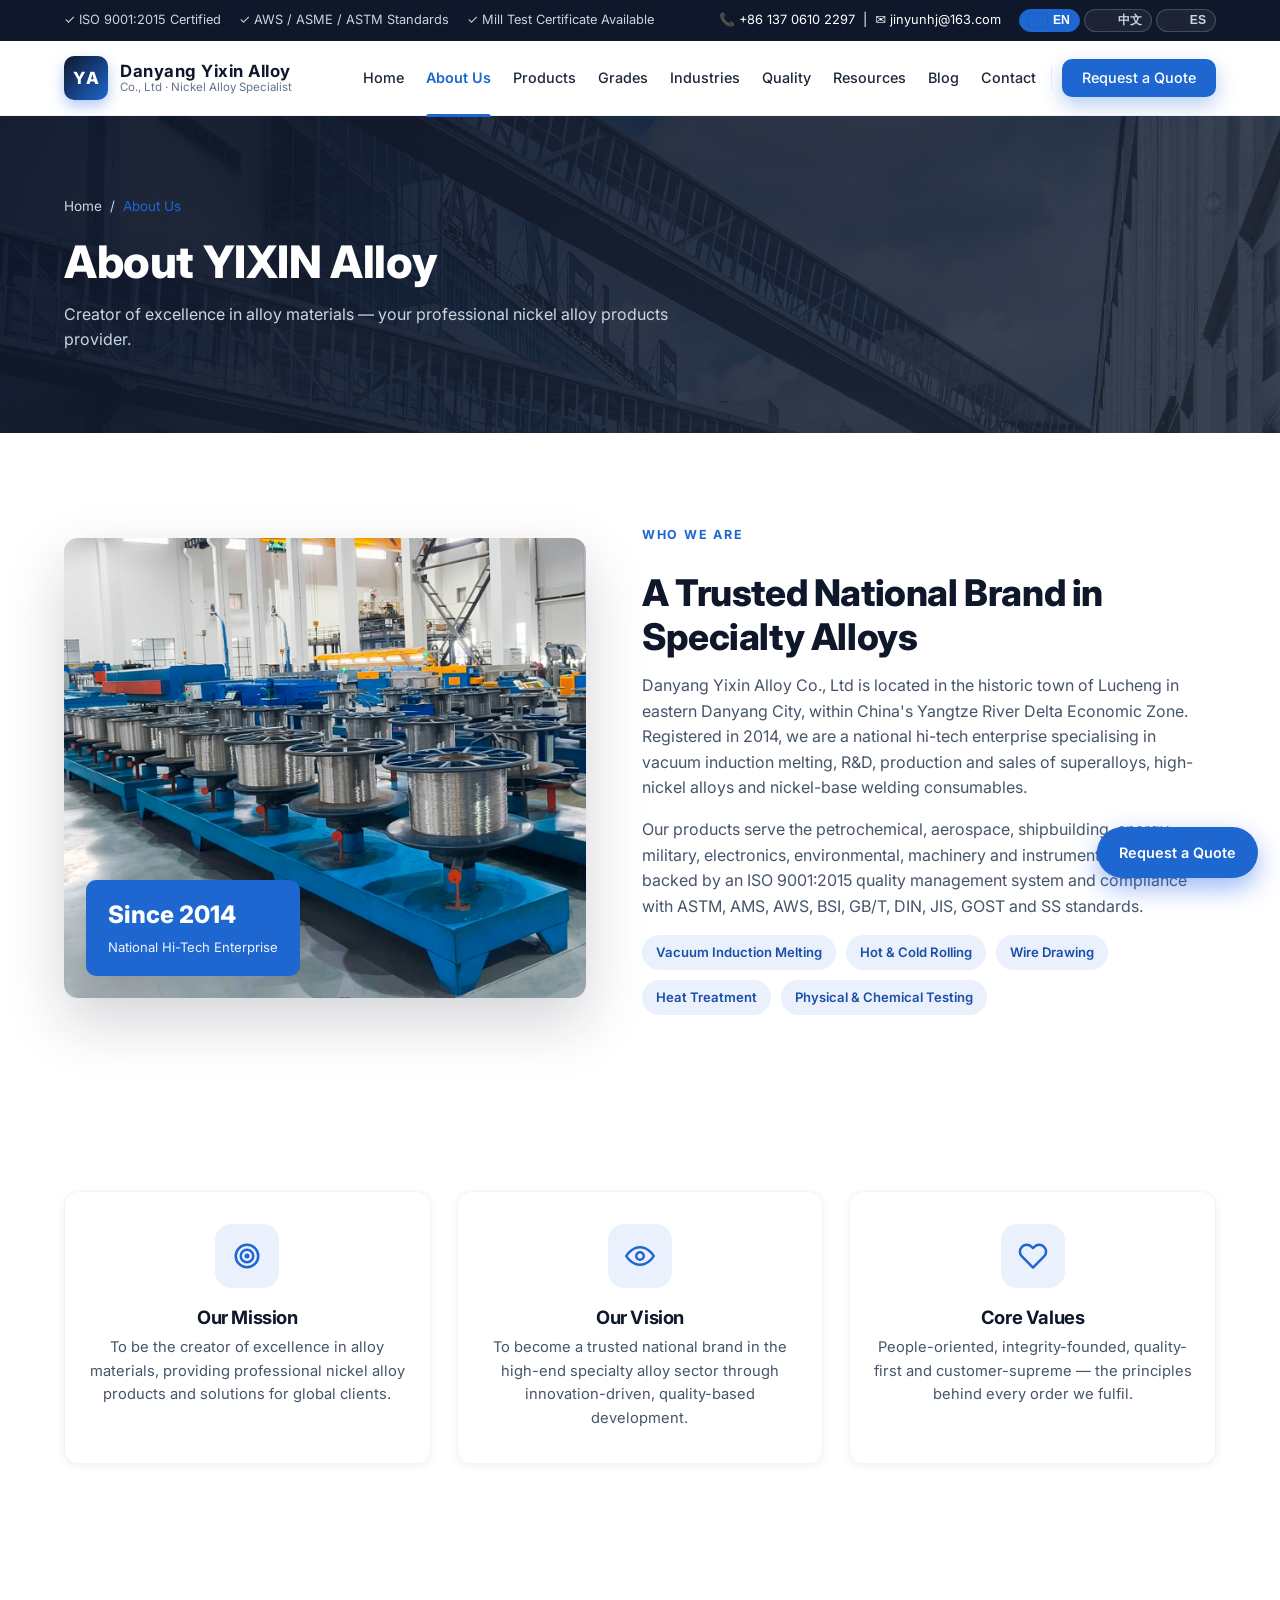
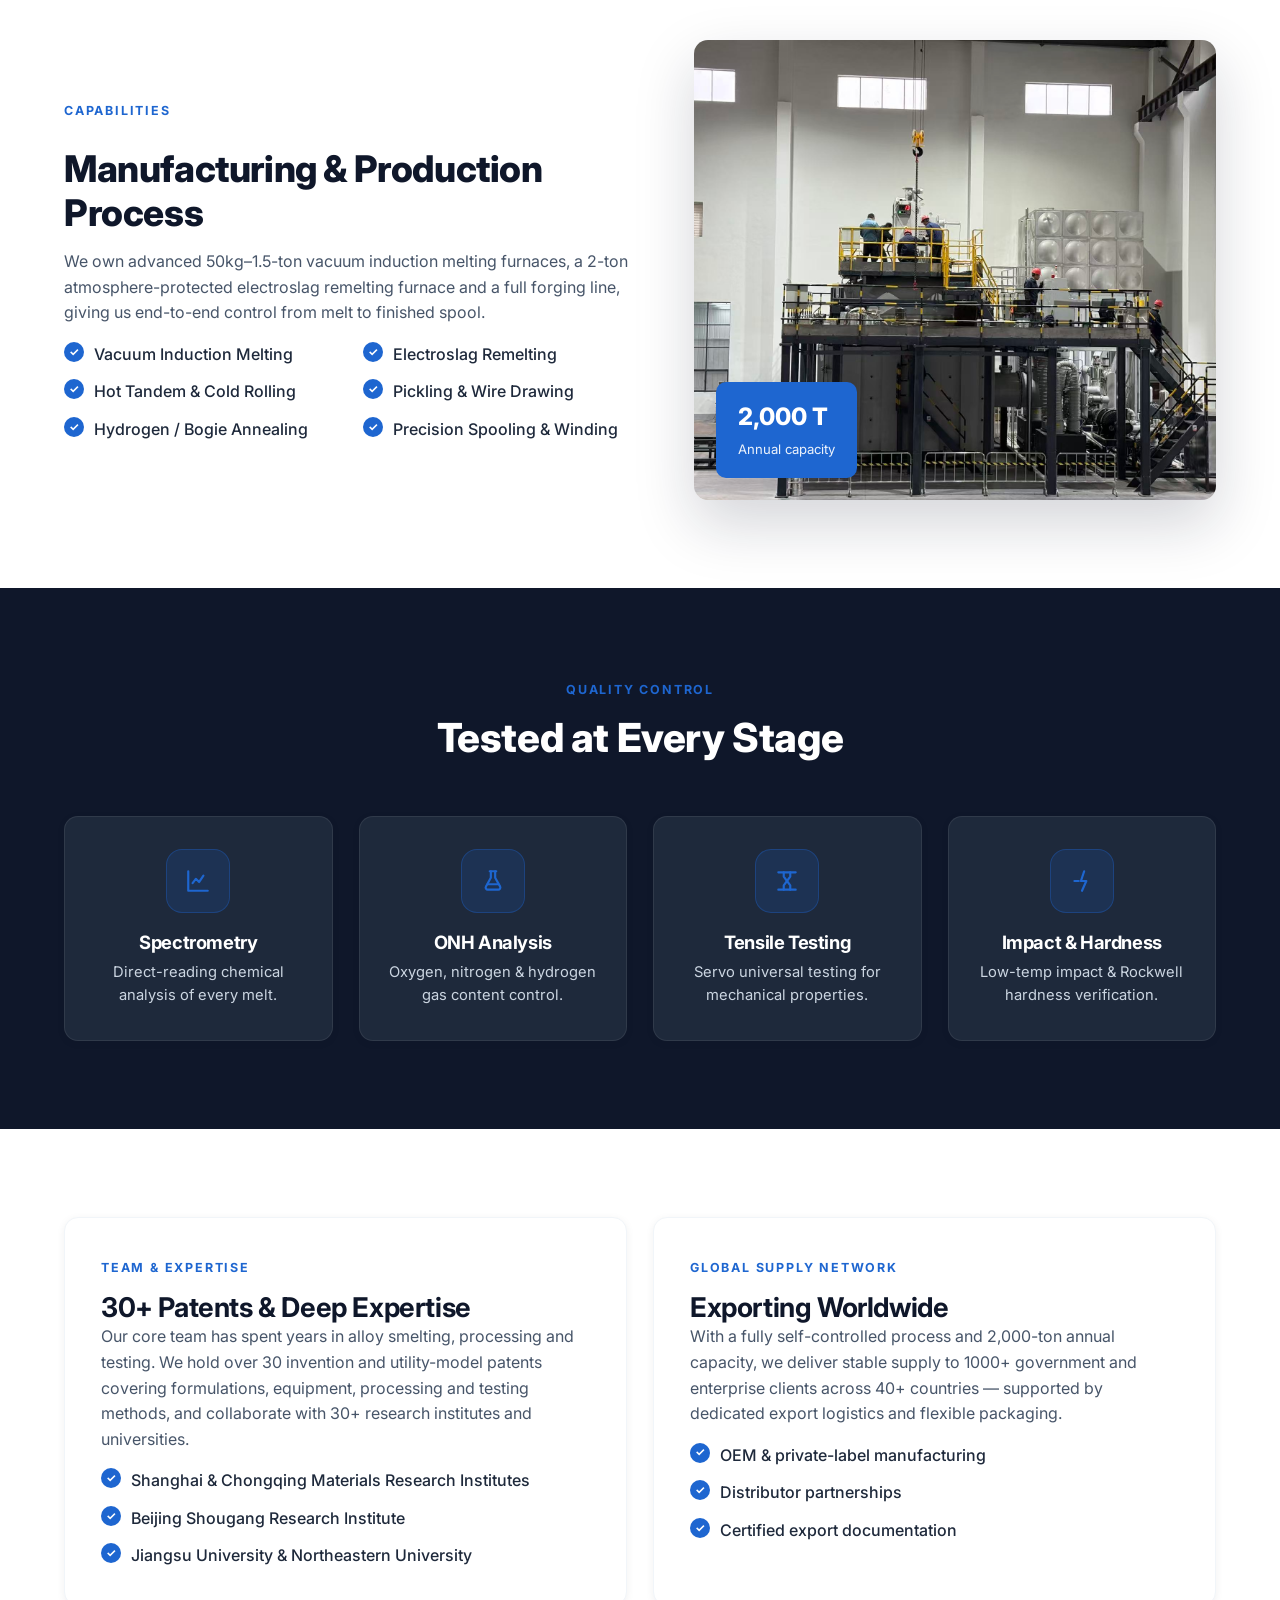
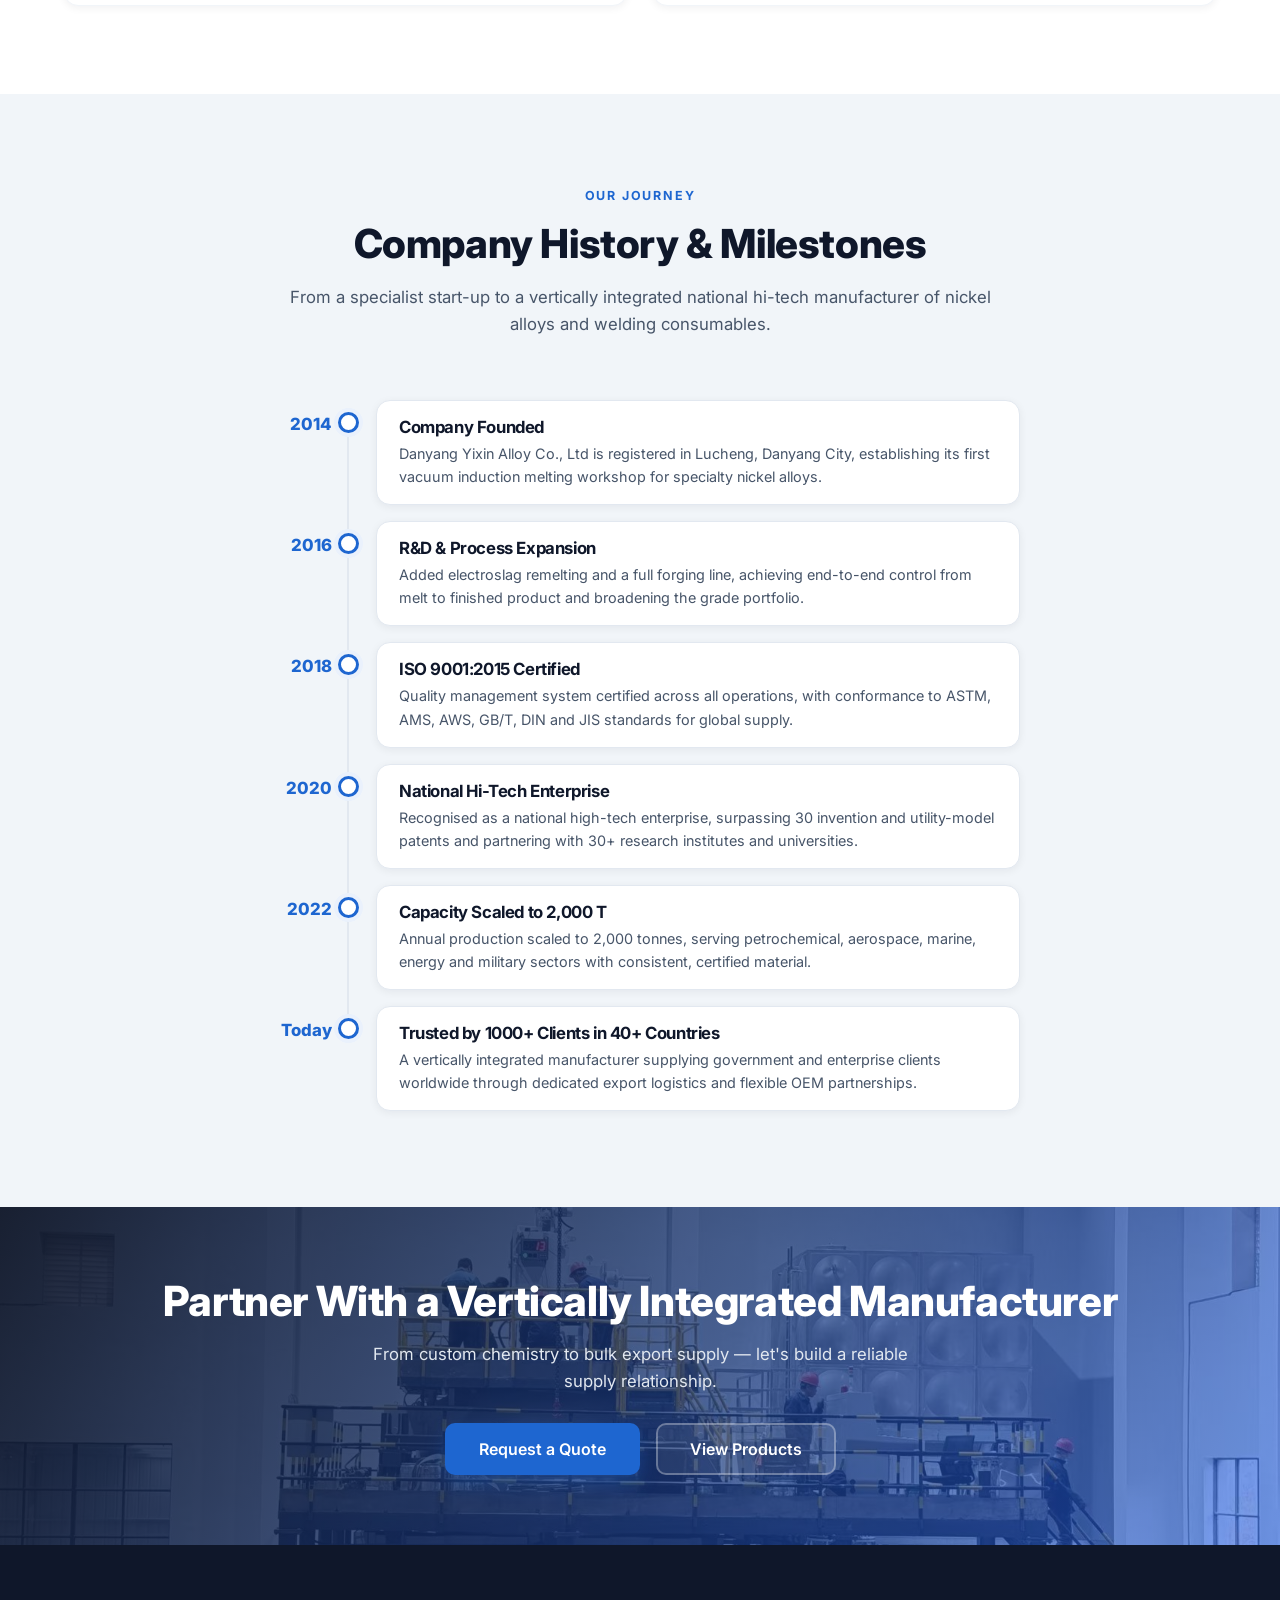
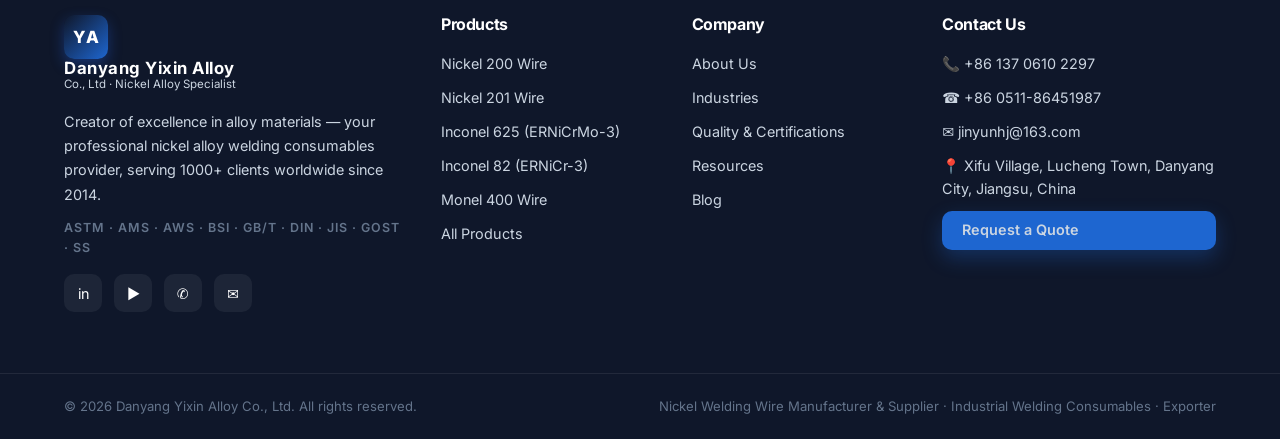
==== about.html @ 1c4d29bc "Initial website" ====
<!DOCTYPE html>
<html lang="en">
<head>
  <meta charset="UTF-8" />
  <meta name="viewport" content="width=device-width, initial-scale=1.0" />
  <title>About Us | Nickel Alloy Welding Wire Manufacturer | YIXIN Alloy</title>
  <meta name="description" content="About Danyang Yixin Alloy Co., Ltd — a national hi-tech nickel alloy manufacturer since 2014. Vacuum induction melting, R&D, quality control and a global supply network for nickel welding consumables." />
  <link rel="preconnect" href="https://fonts.googleapis.com" />
  <link rel="preconnect" href="https://fonts.gstatic.com" crossorigin />
  <link href="https://fonts.googleapis.com/css2?family=Inter:wght@400;500;600;700;800&display=swap" rel="stylesheet" />
  <link rel="stylesheet" href="css/styles.css" />
</head>
<body data-page="about">
  <div id="site-header"></div>

  <section class="page-banner">
    <div class="container page-banner__inner">
      <div class="breadcrumb"><a href="index.html">Home</a> / <span>About Us</span></div>
      <h1>About YIXIN Alloy</h1>
      <p>Creator of excellence in alloy materials — your professional nickel alloy products provider.</p>
    </div>
  </section>

  <!-- Company Introduction -->
  <section class="section">
    <div class="container split">
      <div class="split__media">
        <img src="assets/img/about-1.jpg" alt="YIXIN Alloy manufacturing" loading="lazy" />
        <div class="split__stat"><strong>Since 2014</strong><span>National Hi-Tech Enterprise</span></div>
      </div>
      <div class="split__content prose">
        <span class="section__eyebrow">Who We Are</span>
        <h2>A Trusted National Brand in Specialty Alloys</h2>
        <p>Danyang Yixin Alloy Co., Ltd is located in the historic town of Lucheng in eastern Danyang City,
           within China's Yangtze River Delta Economic Zone. Registered in 2014, we are a national hi-tech
           enterprise specialising in vacuum induction melting, R&amp;D, production and sales of superalloys,
           high-nickel alloys and nickel-base welding consumables.</p>
        <p>Our products serve the petrochemical, aerospace, shipbuilding, energy, military, electronics,
           environmental, machinery and instrumentation sectors — backed by an ISO 9001:2015 quality
           management system and compliance with ASTM, AMS, AWS, BSI, GB/T, DIN, JIS, GOST and SS standards.</p>
        <div class="pill-list">
          <span class="pill">Vacuum Induction Melting</span>
          <span class="pill">Hot &amp; Cold Rolling</span>
          <span class="pill">Wire Drawing</span>
          <span class="pill">Heat Treatment</span>
          <span class="pill">Physical &amp; Chemical Testing</span>
        </div>
      </div>
    </div>
  </section>

  <!-- Mission & Vision -->
  <section class="section">
    <div class="container">
      <div class="grid grid--3">
        <div class="card feature feature--mvv"><div class="feature__icon"><svg viewBox="0 0 24 24" fill="none" stroke="currentColor" stroke-width="2" stroke-linecap="round" stroke-linejoin="round"><circle cx="12" cy="12" r="9"/><circle cx="12" cy="12" r="5"/><circle cx="12" cy="12" r="1"/></svg></div><h3>Our Mission</h3><p>To be the creator of excellence in alloy materials, providing professional nickel alloy products and solutions for global clients.</p></div>
        <div class="card feature feature--mvv"><div class="feature__icon"><svg viewBox="0 0 24 24" fill="none" stroke="currentColor" stroke-width="2" stroke-linecap="round" stroke-linejoin="round"><path d="M1 12s4-7 11-7 11 7 11 7-4 7-11 7-11-7-11-7z"/><circle cx="12" cy="12" r="3"/></svg></div><h3>Our Vision</h3><p>To become a trusted national brand in the high-end specialty alloy sector through innovation-driven, quality-based development.</p></div>
        <div class="card feature feature--mvv"><div class="feature__icon"><svg viewBox="0 0 24 24" fill="none" stroke="currentColor" stroke-width="2" stroke-linecap="round" stroke-linejoin="round"><path d="M20.84 4.61a5.5 5.5 0 0 0-7.78 0L12 5.67l-1.06-1.06a5.5 5.5 0 1 0-7.78 7.78L12 21.23l8.84-8.84a5.5 5.5 0 0 0 0-7.78z"/></svg></div><h3>Core Values</h3><p>People-oriented, integrity-founded, quality-first and customer-supreme — the principles behind every order we fulfil.</p></div>
      </div>
    </div>
  </section>

  <!-- Manufacturing Capabilities -->
  <section class="section">
    <div class="container split split--rev">
      <div class="split__content prose">
        <span class="section__eyebrow">Capabilities</span>
        <h2>Manufacturing &amp; Production Process</h2>
        <p>We own advanced 50kg–1.5-ton vacuum induction melting furnaces, a 2-ton atmosphere-protected
           electroslag remelting furnace and a full forging line, giving us end-to-end control from melt
           to finished spool.</p>
        <ul class="checklist checklist--2">
          <li>Vacuum Induction Melting</li>
          <li>Electroslag Remelting</li>
          <li>Hot Tandem &amp; Cold Rolling</li>
          <li>Pickling &amp; Wire Drawing</li>
          <li>Hydrogen / Bogie Annealing</li>
          <li>Precision Spooling &amp; Winding</li>
        </ul>
      </div>
      <div class="split__media">
        <img src="assets/img/facility-eslag.png" alt="Electroslag remelting furnace" loading="lazy" />
        <div class="split__stat"><strong>2,000 T</strong><span>Annual capacity</span></div>
      </div>
    </div>
  </section>

  <!-- Quality Control -->
  <section class="section section--dark">
    <div class="container">
      <div class="section__head section__head--light">
        <span class="section__eyebrow">Quality Control</span>
        <h2>Tested at Every Stage</h2>
      </div>
      <div class="grid grid--4">
        <div class="card feature feature--qc"><div class="feature__icon"><svg viewBox="0 0 24 24" fill="none" stroke="currentColor" stroke-width="2" stroke-linecap="round" stroke-linejoin="round"><path d="M3 3v18h18"/><path d="M7 14l3-4 3 3 4-6"/></svg></div><h3>Spectrometry</h3><p>Direct-reading chemical analysis of every melt.</p></div>
        <div class="card feature feature--qc"><div class="feature__icon"><svg viewBox="0 0 24 24" fill="none" stroke="currentColor" stroke-width="2" stroke-linecap="round" stroke-linejoin="round"><path d="M9 3h6"/><path d="M10 3v6l-4.5 8a2 2 0 0 0 1.8 3h9.4a2 2 0 0 0 1.8-3L14 9V3"/><path d="M7 15h10"/></svg></div><h3>ONH Analysis</h3><p>Oxygen, nitrogen &amp; hydrogen gas content control.</p></div>
        <div class="card feature feature--qc"><div class="feature__icon"><svg viewBox="0 0 24 24" fill="none" stroke="currentColor" stroke-width="2" stroke-linecap="round" stroke-linejoin="round"><path d="M4 4h16"/><path d="M4 20h16"/><path d="M9 4v4l3 4 3-4V4"/><path d="M9 20v-4l3-4 3 4v4"/></svg></div><h3>Tensile Testing</h3><p>Servo universal testing for mechanical properties.</p></div>
        <div class="card feature feature--qc"><div class="feature__icon"><svg viewBox="0 0 24 24" fill="none" stroke="currentColor" stroke-width="2" stroke-linecap="round" stroke-linejoin="round"><path d="M14 3l-3 9h5l-4 9"/><path d="M5 12h4"/></svg></div><h3>Impact &amp; Hardness</h3><p>Low-temp impact &amp; Rockwell hardness verification.</p></div>
      </div>
    </div>
  </section>

  <!-- Team & Global Network -->
  <section class="section">
    <div class="container">
      <div class="grid grid--2">
        <div class="card prose" style="padding:36px">
          <span class="section__eyebrow">Team &amp; Expertise</span>
          <h2 style="color:var(--navy);font-size:1.7rem">30+ Patents &amp; Deep Expertise</h2>
          <p>Our core team has spent years in alloy smelting, processing and testing. We hold over 30 invention
             and utility-model patents covering formulations, equipment, processing and testing methods, and
             collaborate with 30+ research institutes and universities.</p>
          <ul class="checklist">
            <li>Shanghai &amp; Chongqing Materials Research Institutes</li>
            <li>Beijing Shougang Research Institute</li>
            <li>Jiangsu University &amp; Northeastern University</li>
          </ul>
        </div>
        <div class="card prose" style="padding:36px">
          <span class="section__eyebrow">Global Supply Network</span>
          <h2 style="color:var(--navy);font-size:1.7rem">Exporting Worldwide</h2>
          <p>With a fully self-controlled process and 2,000-ton annual capacity, we deliver stable supply to
             1000+ government and enterprise clients across 40+ countries — supported by dedicated export
             logistics and flexible packaging.</p>
          <ul class="checklist">
            <li>OEM &amp; private-label manufacturing</li>
            <li>Distributor partnerships</li>
            <li>Certified export documentation</li>
          </ul>
        </div>
      </div>
    </div>
  </section>

  <!-- Company History -->
  <section class="section section--alt">
    <div class="container">
      <div class="section__head">
        <span class="section__eyebrow">Our Journey</span>
        <h2>Company History &amp; Milestones</h2>
        <p>From a specialist start-up to a vertically integrated national hi-tech manufacturer of
           nickel alloys and welding consumables.</p>
      </div>
      <div class="timeline">
        <div class="timeline__item">
          <span class="timeline__year">2014</span>
          <div class="timeline__rail"></div>
          <div class="timeline__text">
            <h3 data-year="2014">Company Founded</h3>
            <p>Danyang Yixin Alloy Co., Ltd is registered in Lucheng, Danyang City, establishing its first
               vacuum induction melting workshop for specialty nickel alloys.</p>
          </div>
        </div>
        <div class="timeline__item">
          <span class="timeline__year">2016</span>
          <div class="timeline__rail"></div>
          <div class="timeline__text">
            <h3 data-year="2016">R&amp;D &amp; Process Expansion</h3>
            <p>Added electroslag remelting and a full forging line, achieving end-to-end control from
               melt to finished product and broadening the grade portfolio.</p>
          </div>
        </div>
        <div class="timeline__item">
          <span class="timeline__year">2018</span>
          <div class="timeline__rail"></div>
          <div class="timeline__text">
            <h3 data-year="2018">ISO 9001:2015 Certified</h3>
            <p>Quality management system certified across all operations, with conformance to ASTM, AMS,
               AWS, GB/T, DIN and JIS standards for global supply.</p>
          </div>
        </div>
        <div class="timeline__item">
          <span class="timeline__year">2020</span>
          <div class="timeline__rail"></div>
          <div class="timeline__text">
            <h3 data-year="2020">National Hi-Tech Enterprise</h3>
            <p>Recognised as a national high-tech enterprise, surpassing 30 invention and utility-model
               patents and partnering with 30+ research institutes and universities.</p>
          </div>
        </div>
        <div class="timeline__item">
          <span class="timeline__year">2022</span>
          <div class="timeline__rail"></div>
          <div class="timeline__text">
            <h3 data-year="2022">Capacity Scaled to 2,000 T</h3>
            <p>Annual production scaled to 2,000 tonnes, serving petrochemical, aerospace, marine, energy
               and military sectors with consistent, certified material.</p>
          </div>
        </div>
        <div class="timeline__item">
          <span class="timeline__year">Today</span>
          <div class="timeline__rail"></div>
          <div class="timeline__text">
            <h3 data-year="Today">Trusted by 1000+ Clients in 40+ Countries</h3>
            <p>A vertically integrated manufacturer supplying government and enterprise clients worldwide
               through dedicated export logistics and flexible OEM partnerships.</p>
          </div>
        </div>
      </div>
    </div>
  </section>

  <section class="cta-banner">
    <div class="container cta-banner__inner">
      <h2>Partner With a Vertically Integrated Manufacturer</h2>
      <p>From custom chemistry to bulk export supply — let's build a reliable supply relationship.</p>
      <div class="cta-banner__actions">
        <a href="contact.html" class="btn btn--accent btn--lg">Request a Quote</a>
        <a href="products.html" class="btn btn--outline-light btn--lg">View Products</a>
      </div>
    </div>
  </section>

  <div id="site-footer"></div>
  <a href="contact.html" class="floating-cta">Request a Quote</a>
  <script src="js/i18n.js"></script>
  <script src="js/main.js"></script>
</body>
</html>
---- css/styles.css ----
/* =========================================================
   YIXIN ALLOY — Nickel Welding Wire (Multi-page B2B Site)
   Premium Industrial palette
   Navy #0F172A · Steel Gray #64748B · Steel Blue #1E66D0 · White
   Typography: Inter
   ========================================================= */

:root {
  --navy: #0F172A;
  --navy-700: #1E293B;
  --navy-600: #334155;
  --gray: #64748B;
  --gray-400: #94A3B8;
  --gray-300: #CBD5E1;
  --gray-200: #E2E8F0;
  --gray-100: #F1F5F9;
  --gray-50: #F8FAFC;
  /* Professional steel-blue accent system (legacy --orange names kept) */
  --orange: #1E66D0;
  --orange-dark: #1A4FA8;
  --orange-light: #EAF1FC;
  --accent: #1E66D0;
  --accent-dark: #1A4FA8;
  --accent-soft: #EAF1FC;
  --teal: #0E7490;
  --gold: #B08A3E;
  --white: #FFFFFF;
  --text: #0F172A;
  --text-muted: #475569;
  --radius: 10px;
  --radius-lg: 14px;
  --radius-xl: 20px;
  --shadow-sm: 0 2px 8px rgba(15, 23, 42, .06);
  --shadow-md: 0 12px 30px rgba(15, 23, 42, .10);
  --shadow-lg: 0 24px 60px rgba(15, 23, 42, .18);
  --container: 1200px;
  --ease: cubic-bezier(.16, 1, .3, 1);
}

* { margin: 0; padding: 0; box-sizing: border-box; }
html { scroll-behavior: smooth; scroll-padding-top: 120px; }
body {
  font-family: 'Inter', system-ui, -apple-system, Segoe UI, Roboto, sans-serif;
  color: var(--text);
  background: var(--white);
  line-height: 1.6;
  -webkit-font-smoothing: antialiased;
}
img { max-width: 100%; display: block; }
a { text-decoration: none; color: inherit; }
ul { list-style: none; }
h1, h2, h3, h4 { line-height: 1.2; letter-spacing: -.4px; }

.container { width: 100%; max-width: var(--container); margin-inline: auto; padding-inline: 24px; }
.text-center { text-align: center; }

/* ---------- Buttons ---------- */
.btn {
  display: inline-flex; align-items: center; justify-content: center; gap: 8px;
  font-weight: 600; font-size: .95rem; line-height: 1;
  padding: 14px 26px; border-radius: var(--radius); border: 2px solid transparent;
  cursor: pointer; transition: transform .25s var(--ease), box-shadow .25s var(--ease), background .25s, color .25s;
  white-space: nowrap;
}
.btn--accent { background: var(--orange); color: #fff; box-shadow: 0 8px 20px rgba(30, 102, 208, .32); }
.btn--accent:hover { background: var(--orange-dark); transform: translateY(-2px); box-shadow: 0 12px 26px rgba(30, 102, 208, .42); }
.btn--navy { background: var(--navy); color: #fff; }
.btn--navy:hover { background: var(--navy-700); transform: translateY(-2px); }
.btn--gray { background: var(--gray); color: #fff; }
.btn--gray:hover { background: var(--navy-600); transform: translateY(-2px); }
.btn--ghost { background: transparent; border-color: var(--gray-300); color: var(--navy); }
.btn--ghost:hover { border-color: var(--orange); color: var(--orange); }
.btn--outline-light { background: rgba(255,255,255,.08); border-color: rgba(255,255,255,.3); color: #fff; }
.btn--outline-light:hover { background: rgba(255,255,255,.16); transform: translateY(-2px); }
.btn--lg { padding: 16px 32px; font-size: 1rem; }
.btn--sm { padding: 10px 18px; font-size: .85rem; }
.btn--block { width: 100%; }

/* ---------- Top bar ---------- */
.topbar { background: var(--navy); color: var(--gray-300); font-size: .8rem; }
.topbar__inner { display: flex; flex-wrap: wrap; gap: 18px; padding-block: 9px; align-items: center; }
.topbar__item--right { margin-left: auto; color: #fff; }

/* ---------- Language switcher ---------- */
.lang-switch { display: inline-flex; align-items: center; gap: 4px; }
.lang-opt {
  display: inline-flex; align-items: center; gap: 6px;
  padding: 4px 9px; border: 1px solid rgba(255,255,255,.18);
  background: rgba(255,255,255,.06); color: var(--gray-300);
  border-radius: 50px; cursor: pointer; font-size: .76rem; font-weight: 600;
  line-height: 1; transition: background .25s, color .25s, border-color .25s;
}
.lang-opt:hover { background: rgba(255,255,255,.14); color: #fff; }
.lang-opt--active { background: var(--accent); border-color: var(--accent); color: #fff; }
.lang-opt__flag {
  width: 18px; height: 13px; object-fit: cover; border-radius: 2px;
  display: block; box-shadow: 0 0 0 1px rgba(0,0,0,.08);
}
.lang-opt__txt { white-space: nowrap; }

/* Smooth language switch (no reload) */
#site-header, #site-footer, [data-i18n], [data-i18n-html] { transition: opacity .18s ease; }
.lang-switching #site-header,
.lang-switching #site-footer,
.lang-switching [data-i18n],
.lang-switching [data-i18n-html] { opacity: .35; }

/* ---------- Header / Nav ---------- */
.header {
  position: sticky; top: 0; z-index: 100;
  background: rgba(255, 255, 255, .94);
  backdrop-filter: blur(10px);
  border-bottom: 1px solid var(--gray-100);
  transition: box-shadow .3s;
}
.header.scrolled { box-shadow: var(--shadow-sm); }
.header__inner { display: flex; align-items: center; justify-content: space-between; height: 74px; }

.brand { display: flex; align-items: center; gap: 12px; }
.brand__mark {
  width: 44px; height: 44px; border-radius: 10px;
  background: linear-gradient(135deg, var(--navy), var(--accent));
  color: #fff; font-weight: 800; letter-spacing: .5px;
  display: grid; place-items: center; font-size: 1.05rem;
  box-shadow: 0 6px 14px rgba(37, 99, 235, .35);
}
.brand__text { display: flex; flex-direction: column; line-height: 1.15; }
.brand__text strong { font-size: 1.05rem; letter-spacing: .5px; color: var(--navy); }
.brand__text small { font-size: .72rem; color: var(--gray); }
.brand--light .brand__text strong { color: #fff; }
.brand--light .brand__text small { color: var(--gray-300); }

.nav { display: flex; align-items: center; gap: 0; margin-left: auto; }
.nav__links { display: flex; align-items: center; gap: 22px; }
.nav a { font-size: .9rem; font-weight: 500; color: var(--navy-700); transition: color .2s; position: relative; white-space: nowrap; }
.nav a:not(.btn):hover { color: var(--orange); }
.nav a.active:not(.btn) { color: var(--orange); font-weight: 600; }
.nav a.active:not(.btn)::after {
  content: ''; position: absolute; left: 0; right: 0; bottom: -27px; height: 3px;
  background: var(--orange); border-radius: 3px 3px 0 0;
}
.nav__cta { color: #fff !important; margin-left: 26px; position: relative; }
.nav__cta::before {
  content: ''; position: absolute; left: -13px; top: 50%; transform: translateY(-50%);
  width: 1px; height: 24px; background: var(--gray-200);
}

.nav-toggle { display: none; flex-direction: column; gap: 5px; background: none; border: none; cursor: pointer; padding: 6px; }
.nav-toggle span { width: 26px; height: 2.5px; background: var(--navy); border-radius: 2px; transition: .3s; }

/* ---------- Hero (video) ---------- */
.hero { position: relative; color: #fff; overflow: hidden; min-height: 88vh; display: flex; align-items: center; }
.hero__video { position: absolute; inset: 0; width: 100%; height: 100%; object-fit: cover; z-index: 0; }
.hero__overlay {
  position: absolute; inset: 0; z-index: 1;
  background: linear-gradient(110deg, rgba(15,23,42,.95) 0%, rgba(15,23,42,.82) 45%, rgba(15,23,42,.55) 100%);
}
.hero__inner { position: relative; z-index: 2; padding-block: 96px; width: 100%; }
.hero__content { max-width: 720px; }
.hero__eyebrow {
  display: inline-block; font-size: .8rem; font-weight: 600; letter-spacing: 1.5px; text-transform: uppercase;
  color: var(--orange); background: rgba(37, 99, 235, .12); border: 1px solid rgba(37, 99, 235, .35);
  padding: 7px 14px; border-radius: 50px; margin-bottom: 22px;
}
.hero h1 { font-size: clamp(2.1rem, 4.8vw, 3.6rem); font-weight: 800; line-height: 1.08; }
.hero p { font-size: 1.14rem; color: var(--gray-300); margin-top: 20px; max-width: 620px; }
.hero__actions { display: flex; gap: 16px; margin-top: 34px; flex-wrap: wrap; }
.hero__badges { display: flex; gap: 40px; margin-top: 52px; flex-wrap: wrap; }
.hero__badges li { display: flex; flex-direction: column; }
.hero__badges strong { font-size: 1.7rem; font-weight: 800; color: #fff; }
.hero__badges span { font-size: .85rem; color: var(--gray-300); }
.hero__mute {
  position: absolute; right: 22px; bottom: 22px; z-index: 3;
  width: 42px; height: 42px; border-radius: 50%; border: 1px solid rgba(255,255,255,.3);
  background: rgba(15,23,42,.5); color: #fff; cursor: pointer; font-size: 1rem; display: grid; place-items: center;
  transition: background .2s;
}
.hero__mute:hover { background: var(--orange); border-color: var(--orange); }

/* ---------- Page banner (inner pages) ---------- */
.page-banner { position: relative; color: #fff; padding-block: 80px; overflow: hidden; }
.page-banner::before {
  content: ''; position: absolute; inset: 0;
  background: linear-gradient(120deg, rgba(15,23,42,.92), rgba(30,41,59,.82)),
              url('../assets/img/hero-factory.jpg') center/cover no-repeat;
  z-index: 0;
}
.page-banner__inner { position: relative; z-index: 1; }
.page-banner h1 { font-size: clamp(1.9rem, 3.6vw, 2.8rem); font-weight: 800; }
.page-banner p { color: var(--gray-300); margin-top: 12px; max-width: 640px; }
.breadcrumb { display: flex; gap: 8px; font-size: .85rem; color: var(--gray-300); margin-bottom: 18px; }
.breadcrumb a:hover { color: var(--orange); }
.breadcrumb span { color: var(--orange); }

/* ---------- Trust strip ---------- */
.trust { background: var(--navy-700); }
.trust__inner { display: flex; align-items: center; gap: 28px; flex-wrap: wrap; padding-block: 18px; }
.trust__inner > span { color: var(--gray-300); font-size: .85rem; font-weight: 500; }
.trust__logos { display: flex; gap: 26px; flex-wrap: wrap; }
.trust__logos span { color: #fff; font-weight: 700; letter-spacing: 1px; font-size: .95rem; opacity: .82; }

/* ---------- Sections ---------- */
.section { padding-block: 88px; }
.section--alt { background: var(--gray-100); }
.section--dark { background: var(--navy); color: #fff; }
.section--tint { background: linear-gradient(180deg, var(--accent-soft), #fff); }
.section--why {
  background:
    radial-gradient(1100px 360px at 85% 0%, var(--accent-soft), transparent 70%),
    var(--white);
}
.section__head { max-width: 720px; margin: 0 auto 54px; text-align: center; }
.section__head--left { margin-inline: 0; text-align: left; }
.section__head--light h2 { color: #fff; }
.section__eyebrow {
  display: inline-block; font-size: .78rem; font-weight: 700; letter-spacing: 1.8px;
  text-transform: uppercase; color: var(--orange); margin-bottom: 14px;
}
.section__head h2 { font-size: clamp(1.8rem, 3.2vw, 2.5rem); font-weight: 800; color: var(--navy); }
.section--dark .section__head h2 { color: #fff; }
.section__head p { margin-top: 16px; color: var(--text-muted); font-size: 1.05rem; }

/* ---------- Grid ---------- */
.grid { display: grid; gap: 26px; }
.grid--2 { grid-template-columns: repeat(2, 1fr); }
.grid--3 { grid-template-columns: repeat(3, 1fr); }
.grid--4 { grid-template-columns: repeat(4, 1fr); }
.grid--5 { grid-template-columns: repeat(5, 1fr); }

/* ---------- Company Snapshot / stat cards ---------- */
.snapshot { background: var(--navy); }
.stat-card { text-align: center; padding: 30px 18px; border-right: 1px solid rgba(255,255,255,.08); }
.stat-card:last-child { border-right: none; }
.stat-card strong { display: block; font-size: 2.4rem; font-weight: 800; color: var(--orange); }
.stat-card span { color: var(--gray-300); font-size: .95rem; margin-top: 4px; display: block; }

/* ---------- Cards ---------- */
.card {
  background: #fff; border: 1px solid var(--gray-100); border-radius: var(--radius-lg);
  padding: 22px; box-shadow: var(--shadow-sm);
  transition: transform .35s var(--ease), box-shadow .35s var(--ease), border-color .35s;
}
.card:hover { transform: translateY(-6px); box-shadow: var(--shadow-md); border-color: var(--gray-300); }

/* Category / product cards */
.product-card { display: flex; flex-direction: column; overflow: hidden; padding: 0; }
.product-card__media { height: 200px; overflow: hidden; background: var(--gray-100); }
.product-card__media img { width: 100%; height: 100%; object-fit: cover; transition: transform .5s var(--ease); }
.product-card:hover .product-card__media img { transform: scale(1.07); }
.product-card__body { padding: 22px; display: flex; flex-direction: column; flex: 1; }
.product-card h3 { font-size: 1.2rem; color: var(--navy); margin-bottom: 8px; }
.product-card p { font-size: .92rem; color: var(--text-muted); flex: 1; }
.product-card__foot { display: flex; align-items: center; justify-content: space-between; margin-top: 16px; }
.tag { font-size: .74rem; font-weight: 600; letter-spacing: .4px; color: var(--orange); background: var(--orange-light); padding: 6px 12px; border-radius: 50px; }

/* Accent-topped category cards (home product range) */
.product-card--accent { position: relative; }
.product-card--accent::before {
  content: ""; position: absolute; top: 0; left: 0; right: 0; height: 3px;
  background: linear-gradient(90deg, var(--accent), var(--accent-dark));
  opacity: 0; transition: opacity .3s; z-index: 2;
}
.product-card--accent:hover::before { opacity: 1; }
.product-card--accent:hover h3 { color: var(--accent); }

/* Clean image-free grade cards */
.grade-card { display: flex; flex-direction: column; padding: 24px; }
.grade-card__top { display: flex; align-items: flex-start; justify-content: space-between; gap: 12px; margin-bottom: 12px; }
.grade-card__top h3 { font-size: 1.18rem; font-weight: 800; color: var(--navy); line-height: 1.25; }
.grade-card__top .tag { flex: none; }
.grade-card p { font-size: .9rem; color: var(--text-muted); line-height: 1.6; flex: 1; }
.grade-card__foot {
  display: flex; align-items: center; justify-content: space-between;
  margin-top: 18px; padding-top: 16px; border-top: 1px solid var(--gray-100);
}
.grade-card__aws { font-size: .8rem; font-weight: 700; color: var(--gray); }
.grade-card:hover h3 { color: var(--accent); }
.link-arrow { font-weight: 600; font-size: .88rem; color: var(--navy); transition: color .2s, gap .2s; display: inline-flex; align-items: center; gap: 6px; }
.link-arrow:hover { color: var(--orange); gap: 10px; }

/* Icon feature cards */
.feature { text-align: center; padding: 32px 22px; }
.feature__icon {
  width: 64px; height: 64px; border-radius: 16px; margin: 0 auto 18px;
  background: var(--orange-light); color: var(--orange); display: grid; place-items: center; font-size: 1.7rem;
}
.feature h3 { font-size: 1.15rem; color: var(--navy); margin-bottom: 8px; }
.feature p { font-size: .92rem; color: var(--text-muted); }

/* Professional left-aligned feature rows (Why Choose Us) */
.feature--row {
  text-align: left; padding: 0; display: flex; align-items: flex-start; gap: 14px;
}
.feature--row .feature__icon {
  flex: none; width: 44px; height: 44px; border-radius: 11px; margin: 2px 0 0;
  background: var(--accent-soft); color: var(--accent);
  border: 1px solid var(--accent-soft); transition: background .25s, color .25s;
}
.feature--row .feature__icon svg { width: 22px; height: 22px; }
.feature--row:hover .feature__icon { background: var(--accent); color: #fff; }
.feature--row h3 { font-size: 1.02rem; margin-bottom: 4px; }
.feature--row p { font-size: .88rem; line-height: 1.55; }

/* Mission / Vision / Values cards */
.feature--mvv .feature__icon {
  background: var(--accent-soft); color: var(--accent);
  border: 1px solid var(--accent-soft); transition: background .3s, color .3s;
}
.feature--mvv .feature__icon svg { width: 30px; height: 30px; }
.feature--mvv:hover .feature__icon { background: var(--accent); color: #fff; }

/* Quality-control cards on dark sections */
.feature--qc {
  background: var(--navy-700); border: 1px solid rgba(255, 255, 255, .08);
  text-align: center; transition: transform .3s, box-shadow .3s, border-color .3s;
}
.feature--qc .feature__icon {
  background: rgba(30, 102, 208, .16); color: var(--accent);
  border: 1px solid rgba(30, 102, 208, .35); transition: background .3s, color .3s;
}
.feature--qc .feature__icon svg { width: 26px; height: 26px; }
.feature--qc h3 { color: #fff; }
.feature--qc p { color: var(--gray-300); }
.feature--qc:hover {
  transform: translateY(-4px); box-shadow: var(--shadow-lg); border-color: rgba(30, 102, 208, .5);
}
.feature--qc:hover .feature__icon { background: var(--accent); color: #fff; }

/* ---------- Lab / testing equipment cards ---------- */
.equip-grid {
  display: grid; gap: 22px;
  grid-template-columns: repeat(auto-fit, minmax(min(100%, 280px), 1fr));
}
.equip-card {
  position: relative; background: #fff; border: 1px solid var(--gray-200);
  border-radius: var(--radius-lg); padding: 26px 24px; box-shadow: var(--shadow-sm);
  overflow: hidden; transition: transform .3s, box-shadow .3s, border-color .3s;
}
.equip-card::before {
  content: ""; position: absolute; top: 0; left: 0; width: 100%; height: 3px;
  background: linear-gradient(90deg, var(--accent), var(--accent-soft));
  transform: scaleX(0); transform-origin: left; transition: transform .35s ease;
}
.equip-card:hover {
  transform: translateY(-4px); box-shadow: var(--shadow-md); border-color: var(--accent-soft);
}
.equip-card:hover::before { transform: scaleX(1); }
.equip-card__icon {
  width: 52px; height: 52px; border-radius: 13px; margin-bottom: 16px;
  display: grid; place-items: center;
  background: var(--accent-soft); color: var(--accent);
  border: 1px solid var(--accent-soft); transition: background .3s, color .3s;
}
.equip-card__icon svg { width: 26px; height: 26px; }
.equip-card:hover .equip-card__icon { background: var(--accent); color: #fff; }
.equip-card h3 { font-size: 1.06rem; font-weight: 700; color: var(--navy); margin-bottom: 7px; line-height: 1.3; }
.equip-card p { font-size: .9rem; color: var(--text-muted); line-height: 1.6; }

/* ---------- Company history timeline (premium) ---------- */
.timeline { max-width: 760px; margin: 0 auto; }
.timeline__item {
  display: grid; grid-template-columns: 72px 32px 1fr; align-items: stretch;
}
.timeline__year {
  font-size: 1.05rem; font-weight: 800; color: var(--accent);
  text-align: right; padding-top: 22px; line-height: 1.2; white-space: nowrap;
}
.timeline__rail { position: relative; display: flex; justify-content: center; }
.timeline__rail::before {
  content: ""; position: absolute; top: 0; bottom: 0;
  width: 2px; background: var(--gray-200);
}
.timeline__item:first-child .timeline__rail::before { top: 26px; }
.timeline__item:last-child .timeline__rail::before { bottom: calc(100% - 26px); }
.timeline__rail::after {
  content: ""; position: absolute; top: 20px;
  width: 15px; height: 15px; border-radius: 50%;
  background: #fff; border: 3px solid var(--accent);
  box-shadow: 0 0 0 4px var(--accent-soft);
  transition: transform .3s, background .3s;
}
.timeline__text {
  background: #fff; border: 1px solid var(--gray-200); border-radius: var(--radius-lg);
  padding: 16px 22px; box-shadow: var(--shadow-sm); margin: 8px 0 8px 12px;
  transition: transform .3s, box-shadow .3s, border-color .3s;
}
.timeline__item:hover .timeline__text {
  transform: translateY(-3px); box-shadow: var(--shadow-md); border-color: var(--accent);
}
.timeline__item:hover .timeline__rail::after { background: var(--accent); transform: scale(1.15); }
.timeline__text h3 { font-size: 1.05rem; font-weight: 700; color: var(--navy); margin-bottom: 5px; }
.timeline__text p { font-size: .9rem; color: var(--text-muted); line-height: 1.6; }
@media (max-width: 560px) {
  .timeline__item { grid-template-columns: 32px 1fr; }
  .timeline__year { display: none; }
  .timeline__text h3::after {
    content: " · " attr(data-year); color: var(--accent); font-weight: 800;
  }
}

/* ---------- Industries cards ---------- */
.industry-card { position: relative; height: 280px; border-radius: var(--radius-lg); overflow: hidden; box-shadow: var(--shadow-sm); }
.industry-card img { width: 100%; height: 100%; object-fit: cover; transition: transform .6s var(--ease); }
.industry-card:hover img { transform: scale(1.08); }
.industry-card__overlay {
  position: absolute; inset: 0; padding: 22px; display: flex; flex-direction: column; justify-content: flex-end;
  background: linear-gradient(to top, rgba(15,23,42,.9) 0%, rgba(15,23,42,.2) 60%, transparent 100%); color: #fff;
}
.industry-card__overlay h3 { font-size: 1.25rem; }
.industry-card__overlay p { font-size: .88rem; color: var(--gray-300); margin-top: 6px; }

/* ---------- Checklist ---------- */
.checklist { display: grid; gap: 12px; }
.checklist--2 { grid-template-columns: 1fr 1fr; gap: 12px 24px; }
.checklist li { position: relative; padding-left: 30px; font-weight: 500; color: var(--navy-700); }
.checklist li::before {
  content: '✓'; position: absolute; left: 0; top: 0; width: 20px; height: 20px;
  background: var(--orange); color: #fff; border-radius: 50%; display: grid; place-items: center;
  font-size: .72rem; font-weight: 700;
}
.checklist--light li { color: var(--gray-300); }

/* ---------- Split (image + text) ---------- */
.split { display: grid; grid-template-columns: 1fr 1.1fr; gap: 56px; align-items: center; }
.split--rev { grid-template-columns: 1.1fr 1fr; }
.split__media { position: relative; border-radius: var(--radius-lg); overflow: hidden; box-shadow: var(--shadow-lg); }
.split__media img { width: 100%; height: 460px; object-fit: cover; }

/* ---------- Auto-generated alloy composition visual ---------- */
.comp-media { box-shadow: none; overflow: visible; border-radius: 0; }
.comp-card {
  background: #fff; border: 1px solid var(--gray-200); border-radius: var(--radius-lg);
  box-shadow: var(--shadow-md); padding: 28px;
}
.comp-card__head { display: flex; align-items: center; gap: 16px; margin-bottom: 22px; }
.comp-card__symbol {
  flex: none; width: 58px; height: 58px; border-radius: 14px; color: #fff;
  display: flex; align-items: center; justify-content: center;
  font-size: 1.4rem; font-weight: 800; letter-spacing: .02em;
  box-shadow: inset 0 -3px 8px rgba(0,0,0,.18);
}
.comp-card__title strong { display: block; font-size: 1.15rem; font-weight: 800; color: var(--navy); }
.comp-card__title span { font-size: .82rem; color: var(--gray); }
.comp-bar {
  display: flex; width: 100%; height: 26px; border-radius: 50px; overflow: hidden;
  background: var(--gray-100); box-shadow: inset 0 0 0 1px var(--gray-200); margin-bottom: 22px;
}
.comp-bar__seg { height: 100%; transition: filter .2s; }
.comp-bar__seg:first-child { border-radius: 50px 0 0 50px; }
.comp-bar__seg:last-child { border-radius: 0 50px 50px 0; }
.comp-bar__seg:hover { filter: brightness(1.08); }
.comp-legend { display: grid; grid-template-columns: 1fr 1fr; gap: 10px 22px; }
.comp-legend li { display: flex; align-items: center; gap: 9px; font-size: .88rem; }
.comp-legend__dot { flex: none; width: 12px; height: 12px; border-radius: 4px; }
.comp-legend__name { color: var(--text-muted); flex: 1; }
.comp-legend__val { font-weight: 700; color: var(--navy); }
.comp-card__note { margin-top: 18px; font-size: .76rem; color: var(--gray); font-style: italic; }
@media (max-width: 560px) { .comp-legend { grid-template-columns: 1fr; } }

/* ---------- Premium product page ---------- */
.product-banner { padding-block: 70px 86px; }
.product-banner__family {
  display: inline-block; font-size: .76rem; font-weight: 700; letter-spacing: .14em; text-transform: uppercase;
  color: #fff; background: var(--accent); padding: 6px 14px; border-radius: 50px; margin-bottom: 16px;
}
.product-banner h1 { line-height: 1.1; }
.product-banner__meta { display: flex; flex-wrap: wrap; gap: 12px; margin-top: 26px; }
.product-banner__badge {
  display: inline-flex; align-items: center; gap: 8px;
  font-size: .92rem; font-weight: 700; color: #fff;
  background: rgba(255,255,255,.08); border: 1px solid rgba(255,255,255,.16);
  backdrop-filter: blur(6px); padding: 9px 16px; border-radius: 12px;
}
.product-banner__badge small {
  font-size: .64rem; font-weight: 700; letter-spacing: .1em; text-transform: uppercase;
  color: var(--gray-300); background: rgba(255,255,255,.1); padding: 3px 7px; border-radius: 6px;
}

/* Key facts strip overlapping the banner */
.prod-facts { margin-top: -46px; position: relative; z-index: 2; }
.prod-facts__grid {
  display: grid; grid-template-columns: repeat(4, 1fr); gap: 1px;
  background: var(--gray-200); border: 1px solid var(--gray-200);
  border-radius: var(--radius-lg); overflow: hidden; box-shadow: var(--shadow-lg);
}
.prod-fact { background: #fff; padding: 26px 24px; text-align: center; }
.prod-fact__value { display: block; font-size: 1.5rem; font-weight: 800; color: var(--navy); line-height: 1.1; }
.prod-fact__label {
  display: block; margin-top: 8px; font-size: .74rem; font-weight: 700; letter-spacing: .06em;
  text-transform: uppercase; color: var(--gray);
}
@media (max-width: 760px) {
  .prod-facts__grid { grid-template-columns: 1fr 1fr; }
  .prod-fact__value { font-size: 1.3rem; }
}

/* Varied background panels on the product page */
.prod-panel {
  background: #fff; border: 1px solid var(--gray-200); border-radius: var(--radius-lg);
  padding: 30px clamp(22px, 3vw, 34px); box-shadow: var(--shadow-sm); height: 100%;
}
.prod-panel--tint {
  background: linear-gradient(160deg, var(--accent-soft), #fff 70%);
  border-color: var(--accent-soft);
}
.prod-panel--dark {
  background: linear-gradient(160deg, var(--navy), var(--navy-700));
  border-color: var(--navy-700); box-shadow: var(--shadow-lg);
}
.prod-panel--dark .section__eyebrow { color: var(--accent); }
.prod-panel--dark h2 { color: #fff; }
.prod-panel--dark .section__head p { color: var(--gray-300); }
.prod-panel--dark .table-wrap { border-radius: var(--radius); overflow: hidden; }
.prod-panel .data-table { min-width: 0; }
/* Mechanical table sits flush inside the panel: single clean border, balanced columns */
.prod-panel .table-wrap { box-shadow: none; border: 1px solid var(--gray-200); border-radius: var(--radius); overflow: hidden; }
.prod-panel .data-table { border: none; }
.prod-panel .data-table th, .prod-panel .data-table td { width: 50%; }
.prod-panel .data-table tr:last-child td { border-bottom: none; }
.split__stat {
  position: absolute; left: 22px; bottom: 22px; background: var(--orange); color: #fff;
  padding: 16px 22px; border-radius: var(--radius); box-shadow: var(--shadow-md);
}
.split__stat strong { display: block; font-size: 1.5rem; font-weight: 800; }
.split__stat span { font-size: .82rem; opacity: .92; }
/* Certificate seal badge overlaid on an application image */
.split__cert {
  position: absolute; left: 18px; bottom: 18px; right: 18px;
  display: flex; align-items: center; gap: 14px;
  background: rgba(255, 255, 255, .96); -webkit-backdrop-filter: blur(8px); backdrop-filter: blur(8px);
  padding: 13px 18px; border-radius: 14px; box-shadow: var(--shadow-md);
  border: 1px solid rgba(255, 255, 255, .7);
}
.split__cert .split__cert-seal {
  width: 46px; height: 46px; flex-shrink: 0; border-radius: 50%; display: grid; place-items: center;
  color: #fff; font-size: 1.2rem; background: linear-gradient(135deg, var(--accent), var(--accent-dark));
  box-shadow: 0 6px 16px rgba(30, 102, 208, .35); position: relative;
}
.split__cert .split__cert-seal::after {
  content: ''; position: absolute; inset: -4px; border-radius: 50%; border: 2px dashed rgba(30, 102, 208, .35);
}
.split__cert-text strong { display: block; font-size: .95rem; color: var(--navy); font-weight: 800; line-height: 1.2; }
.split__cert-text span { font-size: .76rem; color: var(--gray); }
.split__cert-text em { font-style: normal; color: var(--accent); font-weight: 700; }
.split__content h2 { font-size: clamp(1.7rem, 3vw, 2.3rem); color: var(--navy); font-weight: 800; margin: 12px 0 14px; }
.split__content > p { color: var(--text-muted); margin-bottom: 22px; }

/* ---------- Tables ---------- */
.table-wrap { overflow-x: auto; border-radius: var(--radius-lg); box-shadow: var(--shadow-sm); border: 1px solid var(--gray-200); }
.data-table { width: 100%; border-collapse: collapse; min-width: 560px; background: #fff; }
.data-table th, .data-table td { padding: 14px 18px; text-align: left; font-size: .92rem; border-bottom: 1px solid var(--gray-200); }
.data-table thead th { background: var(--navy); color: #fff; font-weight: 600; white-space: nowrap; }
.data-table tbody tr:nth-child(even) { background: var(--gray-50); }
.data-table tbody tr:hover { background: var(--orange-light); }
.data-table tbody td:first-child { font-weight: 600; color: var(--navy); }

.spec-table { width: 100%; border-collapse: collapse; background: var(--navy-700); border-radius: var(--radius-lg); overflow: hidden; }
.spec-table tr { border-bottom: 1px solid rgba(255,255,255,.08); }
.spec-table tr:last-child { border-bottom: none; }
.spec-table th, .spec-table td { text-align: left; padding: 16px 20px; font-size: .95rem; }
.spec-table th { color: var(--gray-300); font-weight: 600; width: 42%; }
.spec-table td { color: #fff; font-weight: 500; }

/* ---------- Certifications ---------- */
.cert-badges { display: flex; flex-wrap: wrap; gap: 16px; justify-content: center; }
.cert-badge {
  background: #fff; border: 1px solid var(--gray-200); border-radius: var(--radius-lg);
  padding: 18px 26px; min-width: 130px; text-align: center; box-shadow: var(--shadow-sm);
  transition: transform .3s var(--ease), box-shadow .3s, border-color .3s;
}
.cert-badge:hover { transform: translateY(-5px); box-shadow: var(--shadow-md); border-color: var(--orange); }
.cert-badge strong { display: block; font-size: 1.3rem; color: var(--navy); font-weight: 800; }
.cert-badge span { font-size: .78rem; color: var(--gray); }

/* ---------- Certificate cards (proper certificate look) ---------- */
.cert-cards {
  display: grid; grid-template-columns: repeat(auto-fit, minmax(220px, 1fr));
  gap: 24px; align-items: stretch;
}
.cert-card {
  position: relative; background: #fff; border: 1px solid var(--gray-200);
  border-radius: var(--radius-lg); padding: 32px 22px 26px; text-align: center;
  box-shadow: var(--shadow-sm); overflow: hidden;
  display: flex; flex-direction: column; align-items: center; height: 100%;
  transition: transform .35s var(--ease), box-shadow .35s, border-color .35s;
}
.cert-card::before {
  content: ''; position: absolute; inset: 0;
  border: 2px solid transparent; border-radius: inherit;
  background: linear-gradient(135deg, var(--accent), var(--teal)) border-box;
  -webkit-mask: linear-gradient(#fff 0 0) padding-box, linear-gradient(#fff 0 0);
  -webkit-mask-composite: xor; mask-composite: exclude; opacity: 0; transition: opacity .35s;
}
.cert-card:hover { transform: translateY(-6px); box-shadow: var(--shadow-md); border-color: transparent; }
.cert-card:hover::before { opacity: 1; }
.cert-card__seal {
  width: 64px; height: 64px; margin: 0 auto 18px; border-radius: 50%;
  display: grid; place-items: center; font-size: 1.6rem; color: #fff; flex-shrink: 0;
  background: linear-gradient(135deg, var(--accent), var(--accent-dark));
  box-shadow: 0 8px 20px rgba(30,102,208,.30);
  position: relative;
}
.cert-card__seal::after {
  content: ''; position: absolute; inset: -6px; border-radius: 50%;
  border: 2px dashed rgba(30,102,208,.35);
}
.cert-card__ribbon {
  position: absolute; top: 16px; right: -38px; transform: rotate(45deg);
  background: var(--gold); color: #fff; font-size: .6rem; font-weight: 700;
  letter-spacing: .6px; padding: 5px 44px; text-transform: uppercase;
  box-shadow: 0 2px 6px rgba(15,23,42,.18);
}
.cert-card h3 { font-size: 1.1rem; color: var(--navy); margin-bottom: 4px; line-height: 1.25; }
.cert-card .cert-card__code { display: block; font-size: .8rem; font-weight: 700; color: var(--accent); letter-spacing: .4px; margin-bottom: 12px; }
.cert-card p { font-size: .85rem; color: var(--text-muted); line-height: 1.55; }

/* ---------- Family cards (alloy families + grade chips) ---------- */
.family-grid { display: grid; grid-template-columns: repeat(auto-fit, minmax(min(100%, 330px), 1fr)); gap: 26px; }
.family-card {
  position: relative; background: #fff; border: 1px solid var(--gray-200); border-radius: var(--radius-lg);
  overflow: hidden; box-shadow: var(--shadow-sm); display: flex; flex-direction: column;
  transition: transform .35s var(--ease), box-shadow .35s, border-color .35s;
}
.family-card::before {
  content: ""; position: absolute; inset: 0 auto 0 0; width: 4px;
  background: linear-gradient(var(--accent), var(--accent-dark)); opacity: 0; transition: opacity .35s;
}
.family-card:hover { transform: translateY(-5px); box-shadow: var(--shadow-md); border-color: var(--accent-soft); }
.family-card:hover::before { opacity: 1; }
.family-card__head {
  display: flex; align-items: flex-start; justify-content: space-between; gap: 14px;
  padding: 24px 24px 18px; border-bottom: 1px solid var(--gray-100);
}
.family-card__title h3 { font-size: 1.3rem; font-weight: 800; color: var(--navy); line-height: 1.2; }
.family-card__title span { display: block; margin-top: 4px; font-size: .82rem; color: var(--gray); }
.family-card__count {
  flex: none; font-size: .72rem; font-weight: 700; letter-spacing: .03em; text-transform: uppercase;
  color: var(--accent); background: var(--accent-soft); border: 1px solid var(--accent-soft);
  padding: 5px 11px; border-radius: 50px; white-space: nowrap;
}
.family-card__body { padding: 20px 24px 24px; display: flex; flex-direction: column; flex: 1; }
.family-card__body > p { font-size: .9rem; color: var(--text-muted); margin-bottom: 16px; line-height: 1.6; }
.grade-chips { display: flex; flex-wrap: wrap; gap: 8px; margin-top: auto; }
.grade-chip {
  font-size: .78rem; font-weight: 600; color: var(--navy-600);
  background: var(--gray-100); border: 1px solid var(--gray-200);
  padding: 6px 12px; border-radius: 50px; transition: all .25s;
}
.grade-chip:hover { background: var(--accent); color: #fff; border-color: var(--accent); transform: translateY(-2px); }

/* ---------- Grades grouped by family ---------- */
.grade-groups { display: grid; grid-template-columns: repeat(auto-fit, minmax(min(100%, 420px), 1fr)); gap: 20px; }
.grade-group {
  background: #fff; border: 1px solid var(--gray-200); border-radius: var(--radius-lg);
  padding: 22px 24px; box-shadow: var(--shadow-sm); scroll-margin-top: 100px;
  transition: border-color .35s, box-shadow .35s;
}
.grade-group:hover { border-color: var(--accent-soft); box-shadow: var(--shadow-md); }
.grade-group__head {
  display: flex; align-items: baseline; gap: 12px; flex-wrap: wrap;
  padding-bottom: 14px; margin-bottom: 16px; border-bottom: 1px solid var(--gray-100);
}
.grade-group__head h3 { font-size: 1.15rem; font-weight: 800; color: var(--navy); }
.grade-group__tag { font-size: .8rem; color: var(--gray); }
.grade-group__desc { font-size: .9rem; color: var(--text-muted); line-height: 1.6; margin-bottom: 18px; }


/* ---------- Grades quick-jump pills ---------- */
.grade-jump { display: flex; flex-wrap: wrap; gap: 10px; }
.grade-jump__pill {
  display: inline-flex; align-items: center; gap: 8px;
  font-size: .85rem; font-weight: 700; color: var(--navy);
  background: #fff; border: 1px solid var(--gray-200); border-radius: 50px;
  padding: 8px 8px 8px 16px; transition: all .25s;
}
.grade-jump__pill span {
  display: inline-flex; align-items: center; justify-content: center;
  min-width: 22px; height: 22px; padding: 0 6px; border-radius: 50px;
  font-size: .72rem; color: var(--accent); background: var(--accent-soft);
}
.grade-jump__pill:hover { border-color: var(--accent); color: var(--accent); transform: translateY(-2px); box-shadow: var(--shadow-sm); }

/* ---------- Product form cards (clean grid) ---------- */
.form-grid { display: grid; grid-template-columns: repeat(auto-fit, minmax(min(100%, 300px), 1fr)); gap: 24px; }
.form-card2 {
  display: flex; flex-direction: column; background: #fff;
  border: 1px solid var(--gray-200); border-radius: var(--radius-lg);
  overflow: hidden; box-shadow: var(--shadow-sm);
  transition: transform .35s var(--ease), box-shadow .35s, border-color .35s;
}
.form-card2:hover { transform: translateY(-5px); box-shadow: var(--shadow-md); border-color: var(--accent-soft); }
.form-card2__media {
  height: 180px; background-size: cover; background-position: center; background-color: var(--gray-100);
}
.form-card2__body { display: flex; flex-direction: column; flex: 1; padding: 22px 24px 24px; }
.form-card2__body h3 { font-size: 1.25rem; font-weight: 800; color: var(--navy); margin-bottom: 8px; }
.form-card2__body > p { font-size: .9rem; color: var(--text-muted); line-height: 1.6; margin-bottom: 16px; }
.form-card2__specs { list-style: none; display: grid; gap: 8px; margin-bottom: 18px; }
.form-card2__specs li { position: relative; padding-left: 24px; font-size: .86rem; color: var(--text-muted); }
.form-card2__specs li::before {
  content: '✓'; position: absolute; left: 0; top: 1px; width: 16px; height: 16px;
  background: var(--accent-soft); color: var(--accent); border-radius: 50%;
  display: grid; place-items: center; font-size: .62rem; font-weight: 800;
}
.form-card2 .link-arrow { margin-top: auto; }

/* ---------- Grade catalog CTA band ---------- */
.grade-cta {
  display: flex; align-items: center; justify-content: space-between; gap: 30px; flex-wrap: wrap;
  background: var(--accent-soft); border: 1px solid var(--gray-200);
  border-radius: var(--radius-lg); padding: 38px clamp(28px, 5vw, 52px);
}
.grade-cta__text { flex: 1; min-width: 280px; }
.grade-cta__text h2 { font-size: clamp(1.5rem, 3vw, 2rem); font-weight: 800; color: var(--navy); margin: 6px 0 10px; }
.grade-cta__text p { color: var(--text-muted); line-height: 1.6; max-width: 560px; }
.grade-cta .btn { flex: none; }

.cta-banner { position: relative; overflow: hidden; color: #fff; }
.cta-banner::before {
  content: ''; position: absolute; inset: 0;
  background: linear-gradient(120deg, rgba(15,23,42,.94), rgba(37,99,235,.6)),
              url('../assets/img/facility-eslag.png') center/cover no-repeat; z-index: 0;
}
.cta-banner__inner { position: relative; z-index: 1; text-align: center; padding-block: 70px; }
.cta-banner h2 { font-size: clamp(1.8rem, 3.4vw, 2.6rem); font-weight: 800; margin-bottom: 14px; }
.cta-banner p { color: var(--gray-200); max-width: 560px; margin: 0 auto 28px; font-size: 1.05rem; }
.cta-banner__actions { display: flex; gap: 16px; justify-content: center; flex-wrap: wrap; }

/* ---------- Forms ---------- */
.form-card { background: #fff; padding: 36px; border-radius: var(--radius-lg); box-shadow: var(--shadow-md); border: 1px solid var(--gray-100); }
.form-row { display: grid; grid-template-columns: 1fr 1fr; gap: 18px; }
.field { margin-bottom: 18px; display: flex; flex-direction: column; }
.field label { font-size: .85rem; font-weight: 600; color: var(--navy-700); margin-bottom: 7px; }
.field input, .field select, .field textarea {
  font-family: inherit; font-size: .95rem; padding: 12px 14px;
  border: 1.5px solid var(--gray-300); border-radius: var(--radius); color: var(--navy); background: #fff;
  transition: border-color .2s, box-shadow .2s;
}
.field input:focus, .field select:focus, .field textarea:focus {
  outline: none; border-color: var(--orange); box-shadow: 0 0 0 3px rgba(37, 99, 235, .15);
}
.field textarea { resize: vertical; }
.form-success { margin-top: 16px; text-align: center; color: #15803d; font-weight: 600; background: #f0fdf4; padding: 14px; border-radius: var(--radius); border: 1px solid #bbf7d0; }

/* ---------- Accordion (FAQ / Resources) ---------- */
.accordion__item { background: #fff; border: 1px solid var(--gray-200); border-radius: var(--radius); margin-bottom: 12px; overflow: hidden; }
.accordion__head {
  width: 100%; text-align: left; background: none; border: none; cursor: pointer;
  padding: 20px 22px; font-size: 1.02rem; font-weight: 600; color: var(--navy);
  display: flex; justify-content: space-between; align-items: center; gap: 16px; font-family: inherit;
}
.accordion__head::after { content: '+'; color: var(--orange); font-size: 1.4rem; font-weight: 700; transition: transform .3s; }
.accordion__item.open .accordion__head::after { transform: rotate(45deg); }
.accordion__body { max-height: 0; overflow: hidden; transition: max-height .35s var(--ease); }
.accordion__body p { padding: 0 22px 20px; color: var(--text-muted); font-size: .95rem; }

/* ---------- Blog ---------- */
.blog-card { display: flex; flex-direction: column; overflow: hidden; padding: 0; }
.blog-card__media { height: 200px; overflow: hidden; }
.blog-card__media img { width: 100%; height: 100%; object-fit: cover; transition: transform .5s var(--ease); }
.blog-card:hover .blog-card__media img { transform: scale(1.06); }
.blog-card__body { padding: 24px; }
.blog-card__meta { font-size: .78rem; color: var(--orange); font-weight: 600; letter-spacing: .5px; text-transform: uppercase; }
.blog-card h3 { font-size: 1.2rem; color: var(--navy); margin: 10px 0; }
.blog-card p { font-size: .92rem; color: var(--text-muted); margin-bottom: 14px; }

/* ---------- Resources list ---------- */
.resource-item {
  display: flex; align-items: center; gap: 18px; background: #fff; border: 1px solid var(--gray-200);
  border-radius: var(--radius-lg); padding: 20px 24px; box-shadow: var(--shadow-sm);
  transition: transform .3s var(--ease), box-shadow .3s, border-color .3s;
}
.resource-item:hover { transform: translateY(-4px); box-shadow: var(--shadow-md); border-color: var(--orange); }
.resource-item__icon { width: 50px; height: 50px; border-radius: 12px; background: var(--orange-light); color: var(--orange); display: grid; place-items: center; font-size: 1.4rem; flex-shrink: 0; }
.resource-item__text { flex: 1; }
.resource-item__text strong { display: block; color: var(--navy); }
.resource-item__text span { font-size: .85rem; color: var(--gray); }

/* ---------- Contact ---------- */
.contact-info-card { background: var(--navy); color: #fff; border-radius: var(--radius-lg); padding: 30px; }
.contact-info-card h3 { margin-bottom: 20px; }
.contact-info-item { display: flex; gap: 14px; margin-bottom: 20px; }
.contact-info-item .ic { width: 42px; height: 42px; border-radius: 10px; background: rgba(37,99,235,.15); color: var(--orange); display: grid; place-items: center; flex-shrink: 0; font-size: 1.1rem; }
.contact-info-item strong { display: block; font-size: .82rem; color: var(--gray-300); font-weight: 600; }
.contact-info-item span { font-size: .98rem; }
.map-embed { border-radius: var(--radius-lg); overflow: hidden; box-shadow: var(--shadow-sm); border: 1px solid var(--gray-200); }
.map-embed iframe { width: 100%; height: 100%; min-height: 320px; border: 0; display: block; }

/* ---------- Sizes block ---------- */
.sizes {
  display: grid; grid-template-columns: 1fr 1fr; gap: 28px;
  background: #fff; border: 1px solid var(--gray-200); border-radius: var(--radius-lg);
  padding: 36px clamp(24px, 4vw, 44px); box-shadow: var(--shadow-sm);
}
.sizes__col:first-child { border-right: 1px solid var(--gray-100); padding-right: 28px; }
.sizes h3 { font-size: 1.25rem; font-weight: 800; color: var(--navy); margin: 8px 0 20px; }
.sizes__list, .sizes__forms { display: flex; flex-wrap: wrap; gap: 10px; }
.sizes__list li {
  font-weight: 700; font-size: .92rem; color: var(--navy);
  background: var(--accent-soft); border: 1px solid var(--accent-soft);
  padding: 10px 20px; border-radius: 12px; transition: all .25s;
}
.sizes__list li:hover { background: var(--accent); color: #fff; transform: translateY(-3px); }
.sizes__list--custom {
  color: var(--accent) !important; background: #fff !important;
  border: 1px dashed var(--accent) !important;
}
.sizes__list--custom:hover { background: var(--accent) !important; color: #fff !important; border-style: solid !important; }
.sizes__forms li {
  font-weight: 600; font-size: .88rem; color: var(--text-muted);
  background: var(--gray-100); border: 1px solid var(--gray-200);
  padding: 9px 16px; border-radius: 50px; transition: all .25s;
}
.sizes__forms li:hover { color: var(--navy); border-color: var(--gray-300); transform: translateY(-2px); }
@media (max-width: 720px) {
  .sizes { grid-template-columns: 1fr; gap: 32px; }
  .sizes__col:first-child { border-right: none; border-bottom: 1px solid var(--gray-100); padding-right: 0; padding-bottom: 28px; }
}

/* ---------- Footer ---------- */
.footer { background: var(--navy); color: var(--gray-300); padding-top: 70px; }
.footer__grid { display: grid; grid-template-columns: 1.6fr 1fr 1fr 1.3fr; gap: 40px; padding-bottom: 50px; }
.footer__brand p { margin: 18px 0; font-size: .92rem; line-height: 1.7; }
.footer__std { font-size: .78rem; letter-spacing: 1px; color: var(--gray); font-weight: 600; }
.footer__col h4 { color: #fff; font-size: 1rem; margin-bottom: 18px; }
.footer__col a { display: block; font-size: .9rem; margin-bottom: 11px; color: var(--gray-300); transition: color .2s, padding-left .2s; }
.footer__col a:hover { color: var(--orange); padding-left: 4px; }
.footer__col p { font-size: .9rem; margin-bottom: 11px; }
.footer__social { display: flex; gap: 12px; margin-top: 16px; }
.footer__social a { width: 38px; height: 38px; border-radius: 10px; background: rgba(255,255,255,.06); display: grid; place-items: center; color: #fff; transition: background .2s, transform .2s; }
.footer__social a:hover { background: var(--orange); transform: translateY(-3px); }
.footer__bottom { border-top: 1px solid rgba(255,255,255,.08); padding-block: 22px; }
.footer__bottom-inner { display: flex; justify-content: space-between; gap: 16px; flex-wrap: wrap; font-size: .82rem; color: var(--gray); }

/* ---------- Floating CTA ---------- */
.floating-cta {
  position: fixed; right: 22px; bottom: 22px; z-index: 90;
  background: var(--orange); color: #fff; font-weight: 600; font-size: .9rem;
  padding: 14px 22px; border-radius: 50px; box-shadow: 0 10px 26px rgba(37,99,235,.45);
  transition: transform .25s var(--ease), background .25s;
}
.floating-cta:hover { background: var(--orange-dark); transform: translateY(-3px); }

/* ---------- Reveal ---------- */
.reveal { opacity: 0; transform: translateY(28px); transition: opacity .7s var(--ease), transform .7s var(--ease); }
.reveal.visible { opacity: 1; transform: none; }

/* ---------- Misc ---------- */
.pill-list { display: flex; flex-wrap: wrap; gap: 10px; }
.pill { background: var(--orange-light); color: var(--orange-dark); font-weight: 600; font-size: .82rem; padding: 7px 14px; border-radius: 50px; }
.prose p { color: var(--text-muted); margin-bottom: 16px; }
.prose h3 { color: var(--navy); margin: 26px 0 12px; }
.mt-40 { margin-top: 40px; } .mt-56 { margin-top: 56px; }

/* =========================================================
   Responsive
   ========================================================= */
@media (max-width: 1000px) {
  .grid--4 { grid-template-columns: repeat(2, 1fr); }
  .grid--5 { grid-template-columns: repeat(3, 1fr); }
  .split, .split--rev { grid-template-columns: 1fr; gap: 40px; }
  .split__media img { height: 360px; }
  .footer__grid { grid-template-columns: 1fr 1fr; }
  .stat-card { border-right: none; border-bottom: 1px solid rgba(255,255,255,.08); }
}
@media (max-width: 980px) {
  .topbar { display: none; }
  .nav {
    position: fixed; inset: 74px 0 auto 0; flex-direction: column; align-items: stretch; gap: 0;
    background: #fff; padding: 12px 24px 24px; box-shadow: var(--shadow-md);
    transform: translateY(-130%); transition: transform .35s var(--ease); border-bottom: 1px solid var(--gray-100);
    max-height: calc(100vh - 74px); overflow-y: auto;
  }
  .nav.open { transform: translateY(0); }
  .nav__links { flex-direction: column; align-items: stretch; gap: 0; }
  .nav a:not(.btn) { padding: 14px 2px; border-bottom: 1px solid var(--gray-100); font-size: .98rem; }
  .nav a.active:not(.btn)::after { display: none; }
  .nav__cta { margin-left: 0; margin-top: 14px; text-align: center; }
  .nav__cta::before { display: none; }
  .nav-toggle { display: flex; }
  .grid--2, .grid--3 { grid-template-columns: 1fr; }
  .grid--4, .grid--5 { grid-template-columns: 1fr 1fr; }
  .form-row { grid-template-columns: 1fr; }
  .checklist--2 { grid-template-columns: 1fr; }
  .hero { min-height: auto; }
  .hero__inner { padding-block: 64px; }
  .hero__badges { gap: 26px; }
  .section { padding-block: 60px; }
  .footer__grid { grid-template-columns: 1fr; }
  .footer__bottom-inner { flex-direction: column; gap: 8px; text-align: center; }
}
@media (max-width: 460px) {
  .grid--4, .grid--5 { grid-template-columns: 1fr; }
  .form-card { padding: 24px; }
}
@media (prefers-reduced-motion: reduce) {
  * { animation: none !important; transition: none !important; }
  .reveal { opacity: 1; transform: none; }
  .hero__video { display: none; }
}
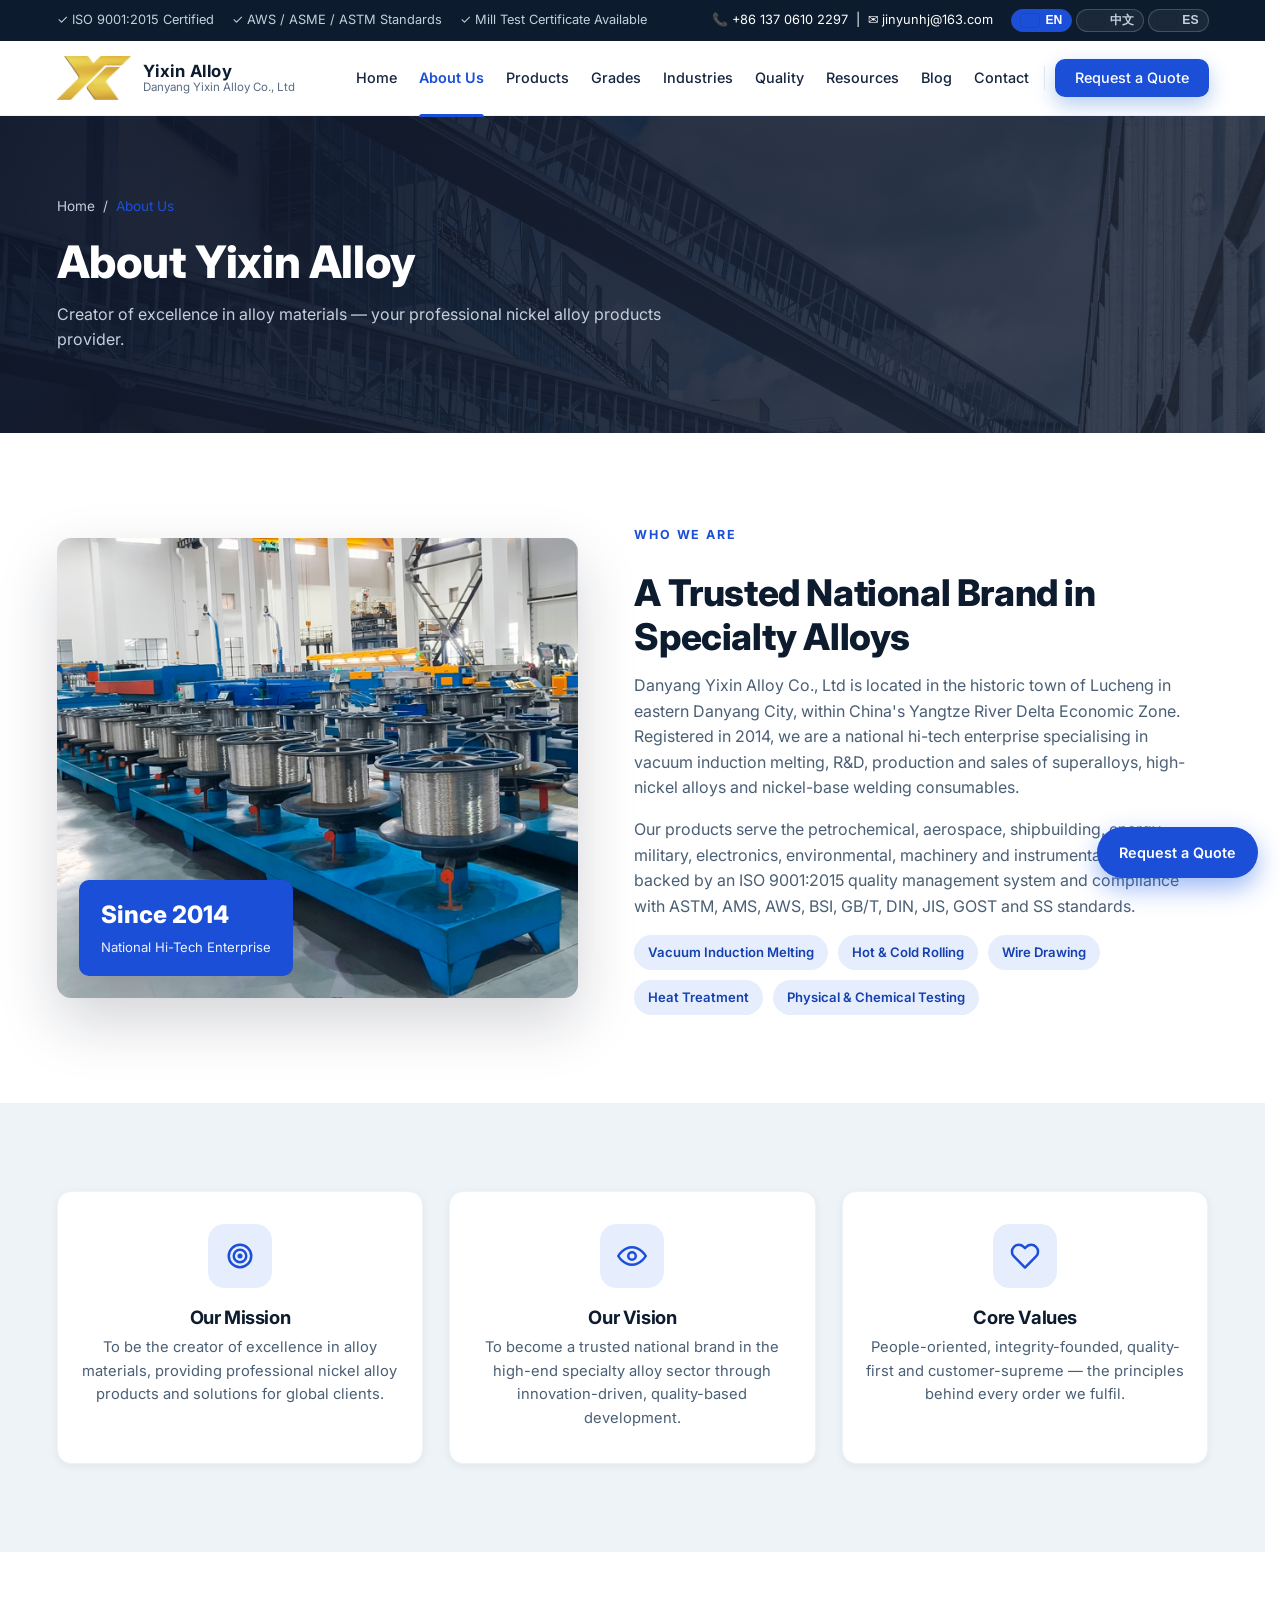
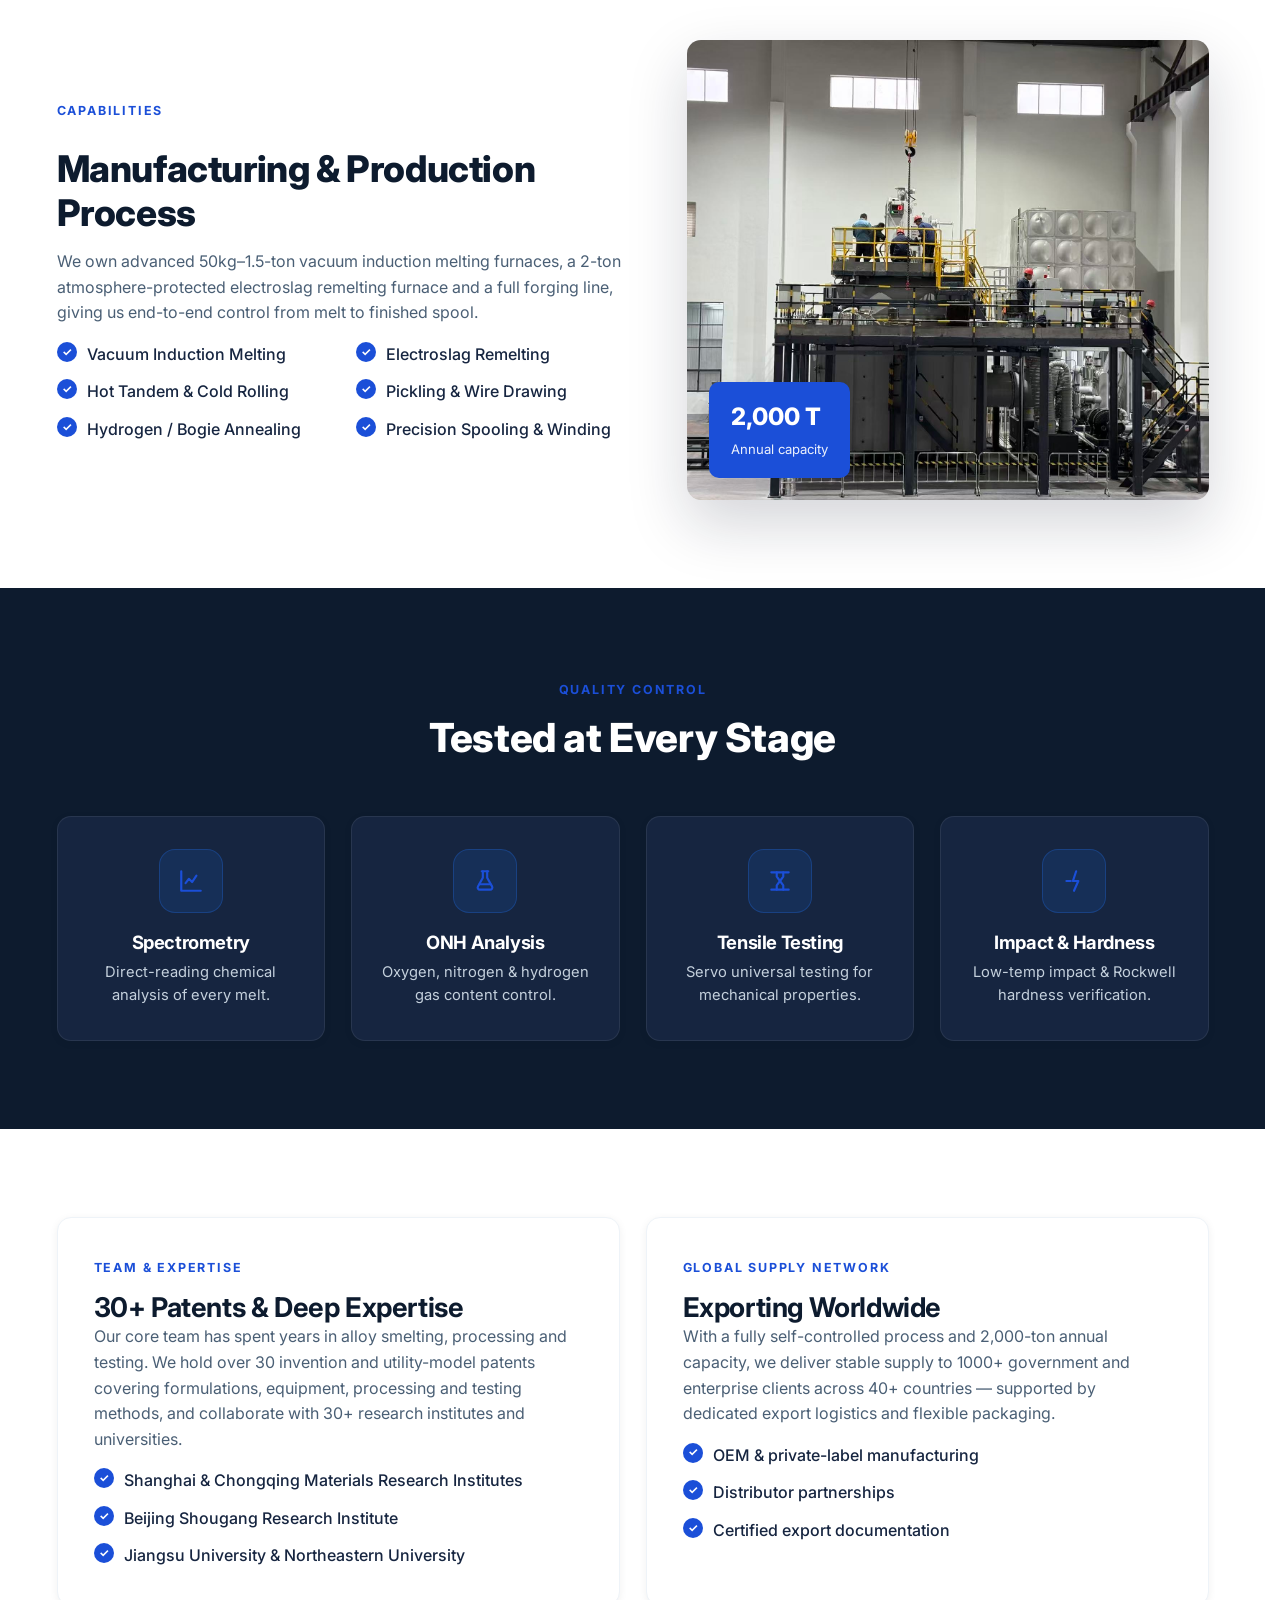
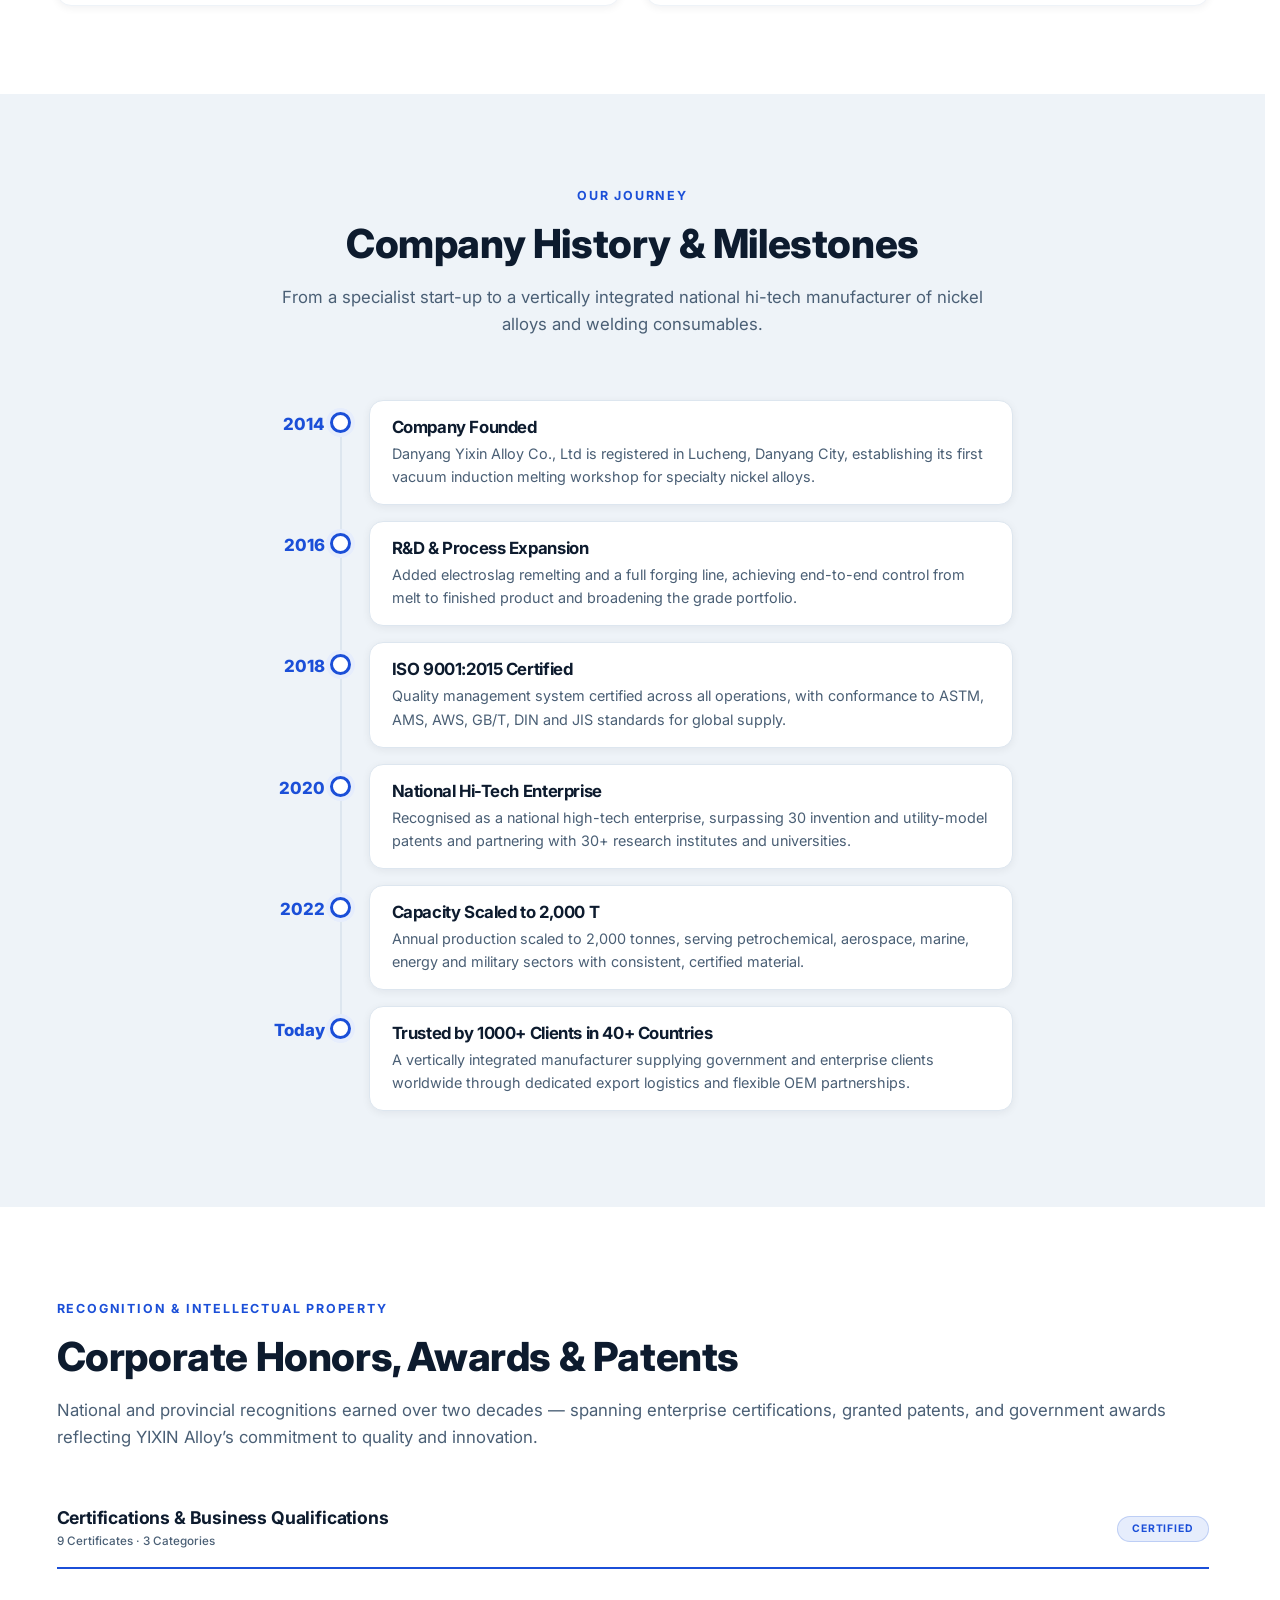
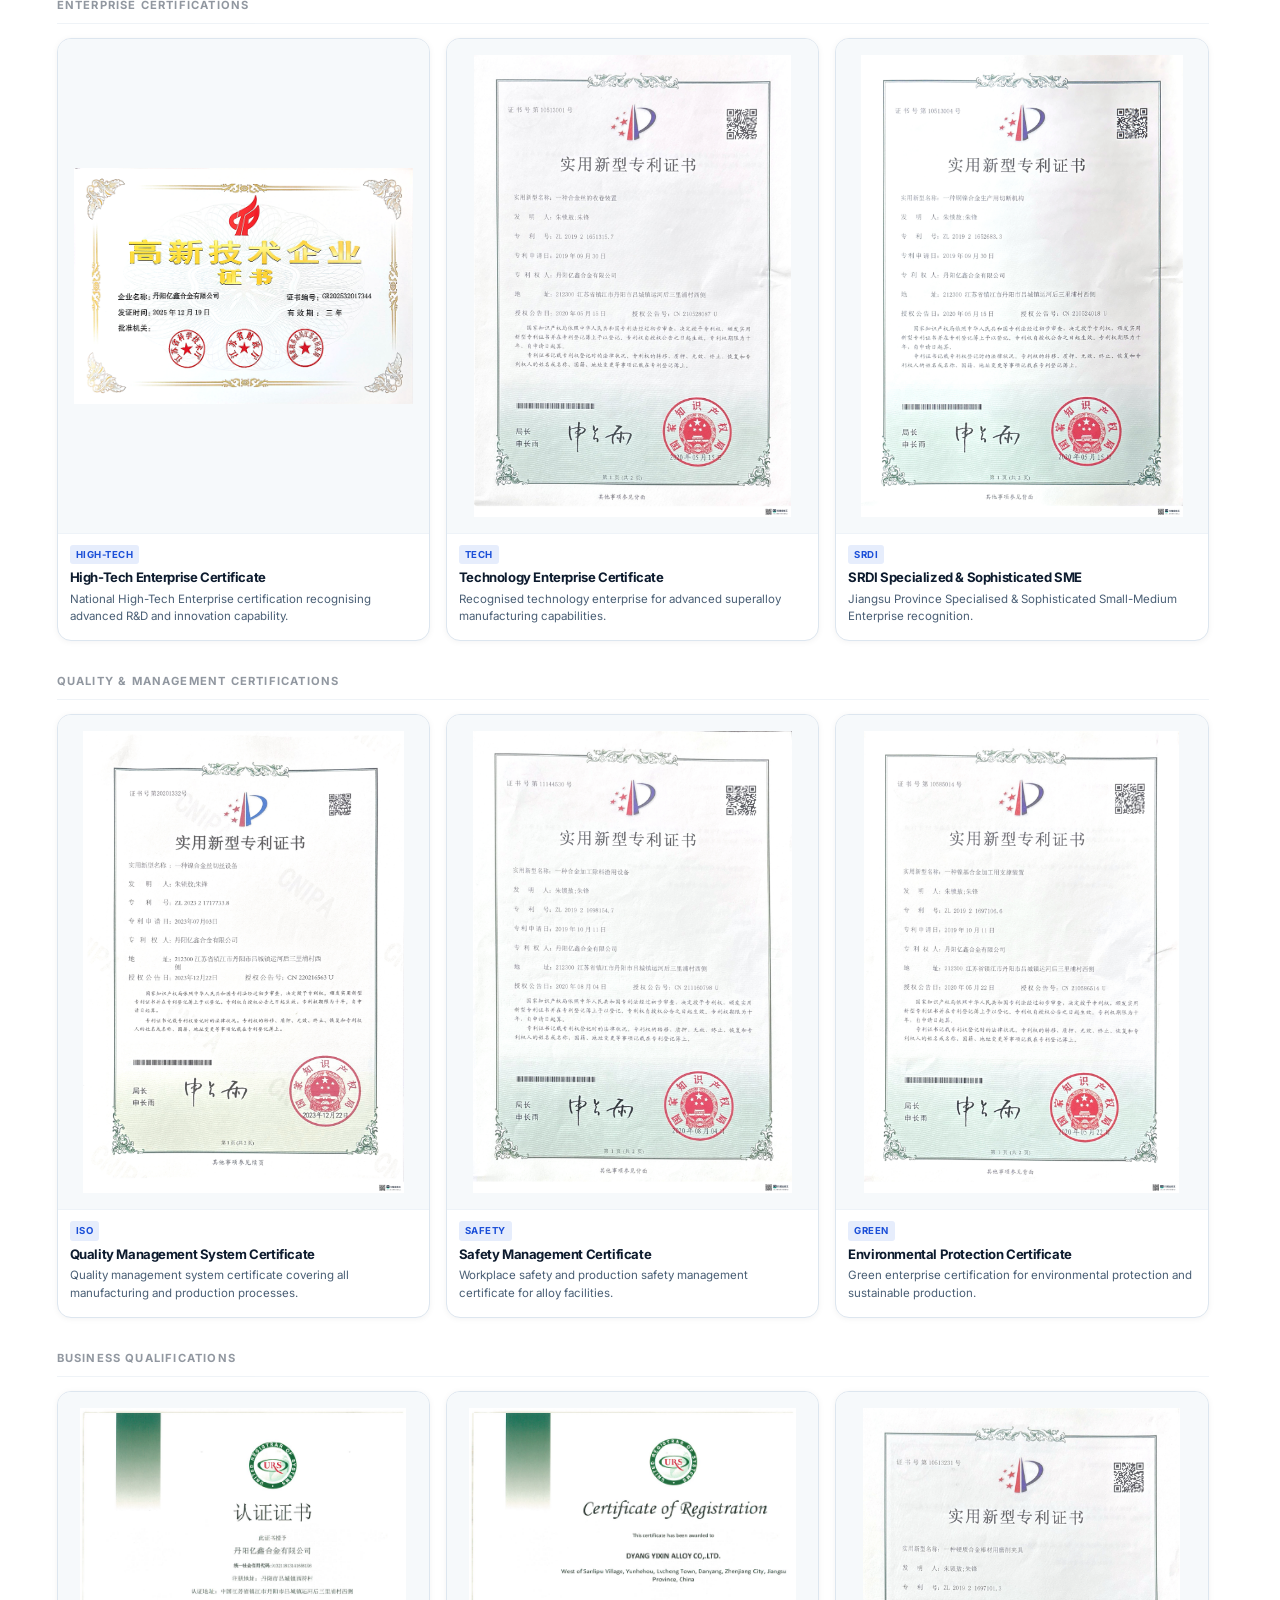
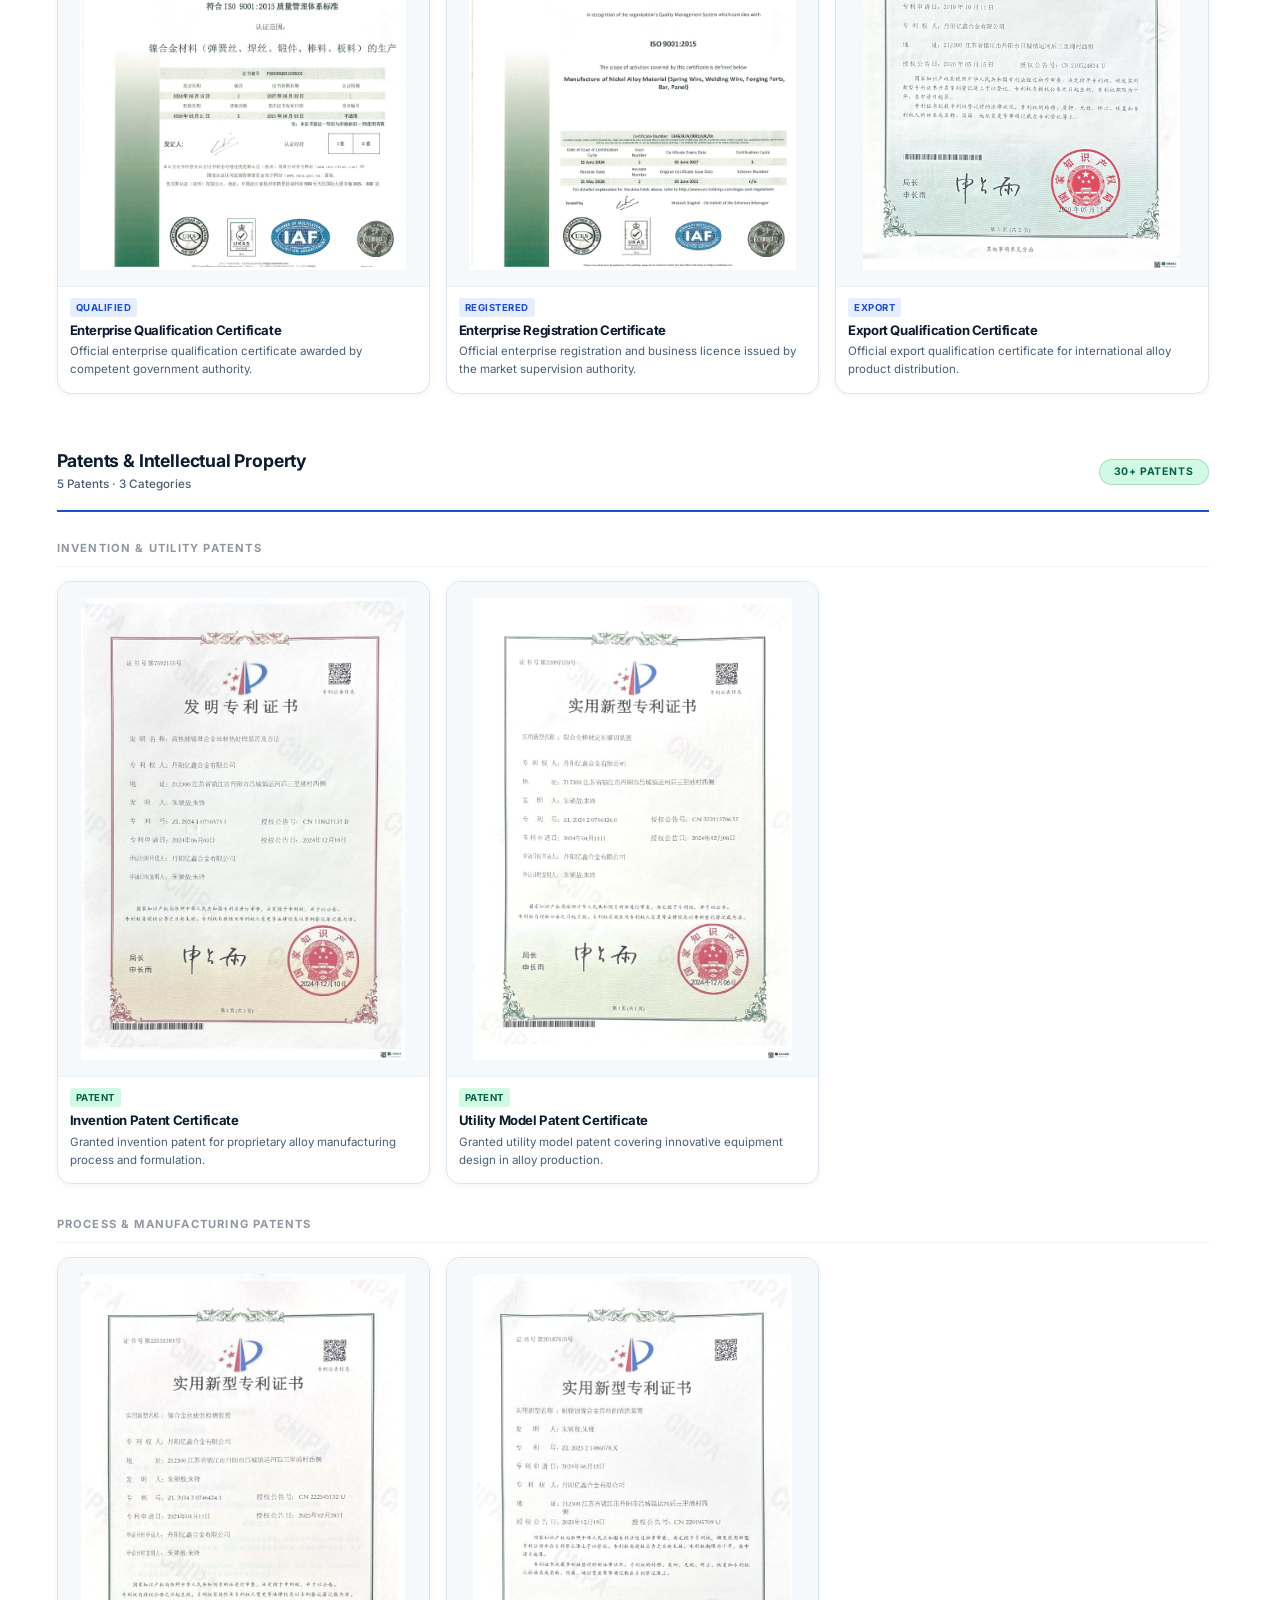
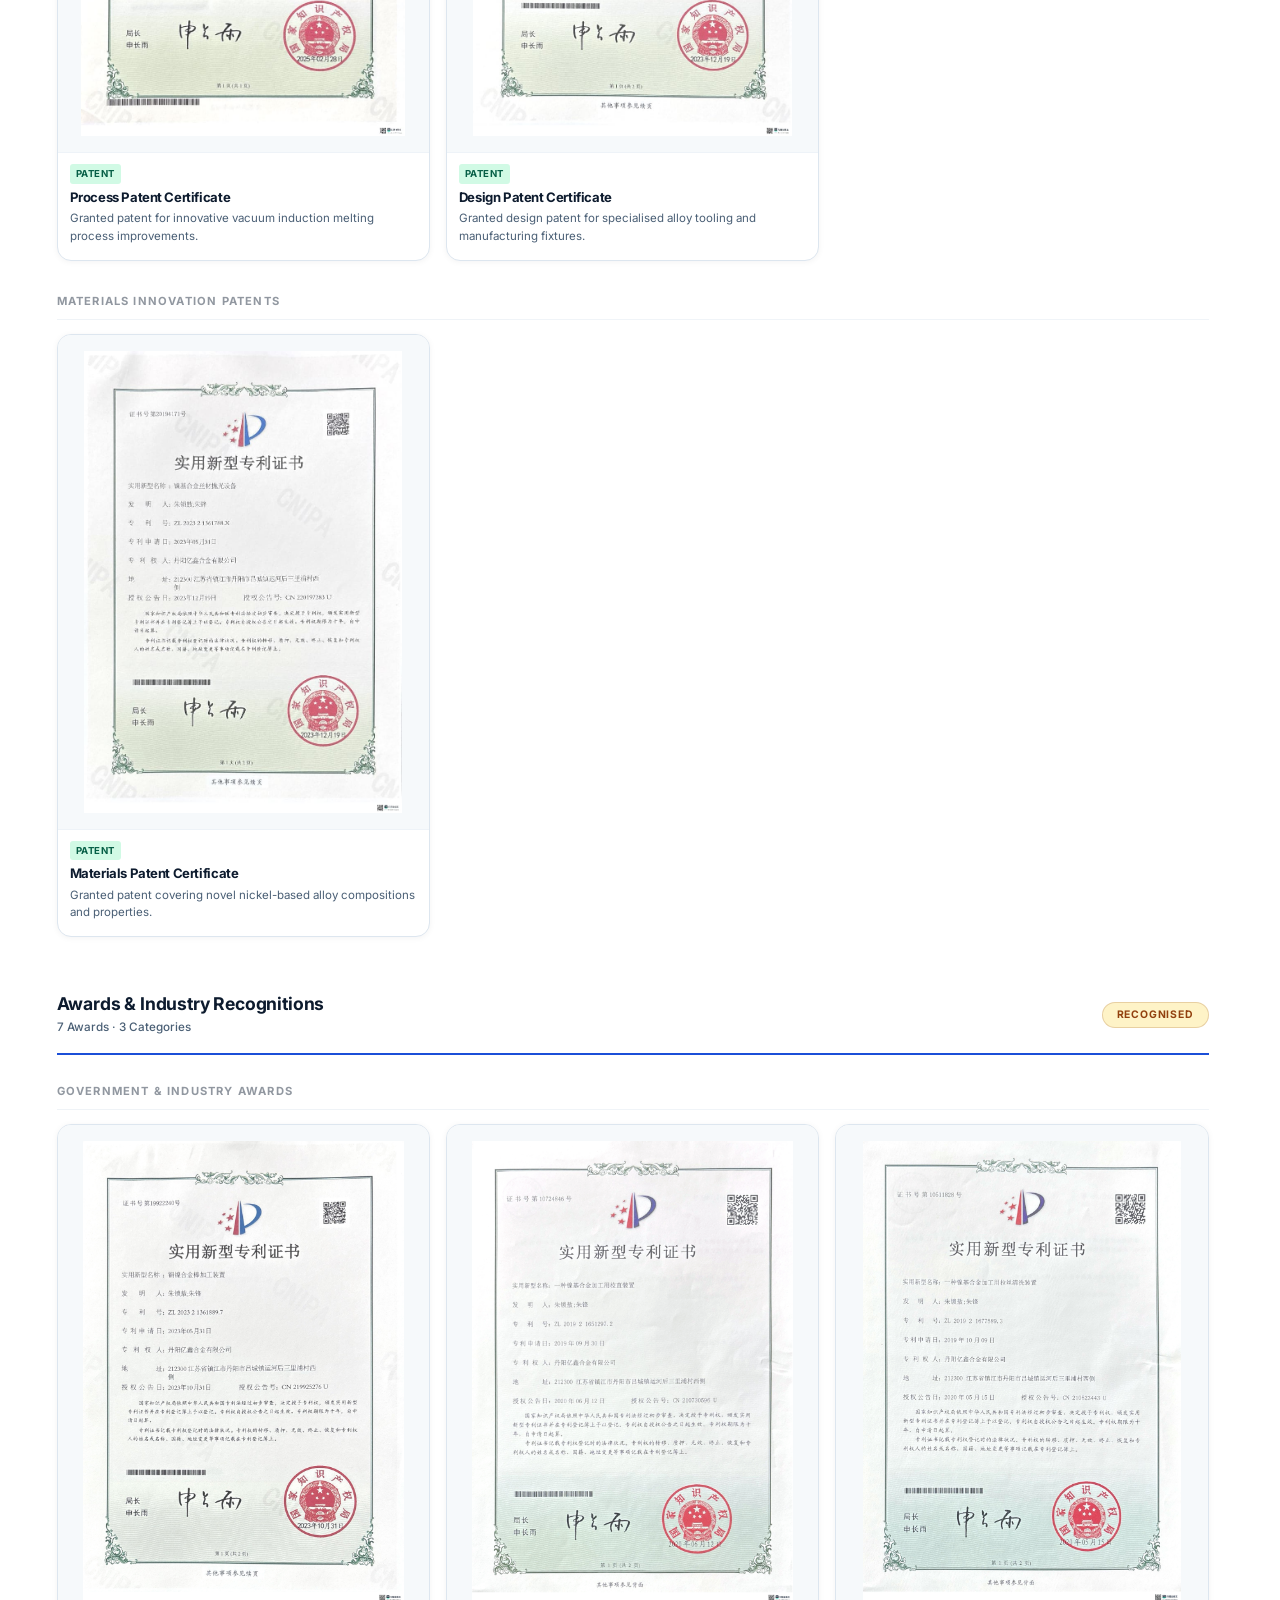
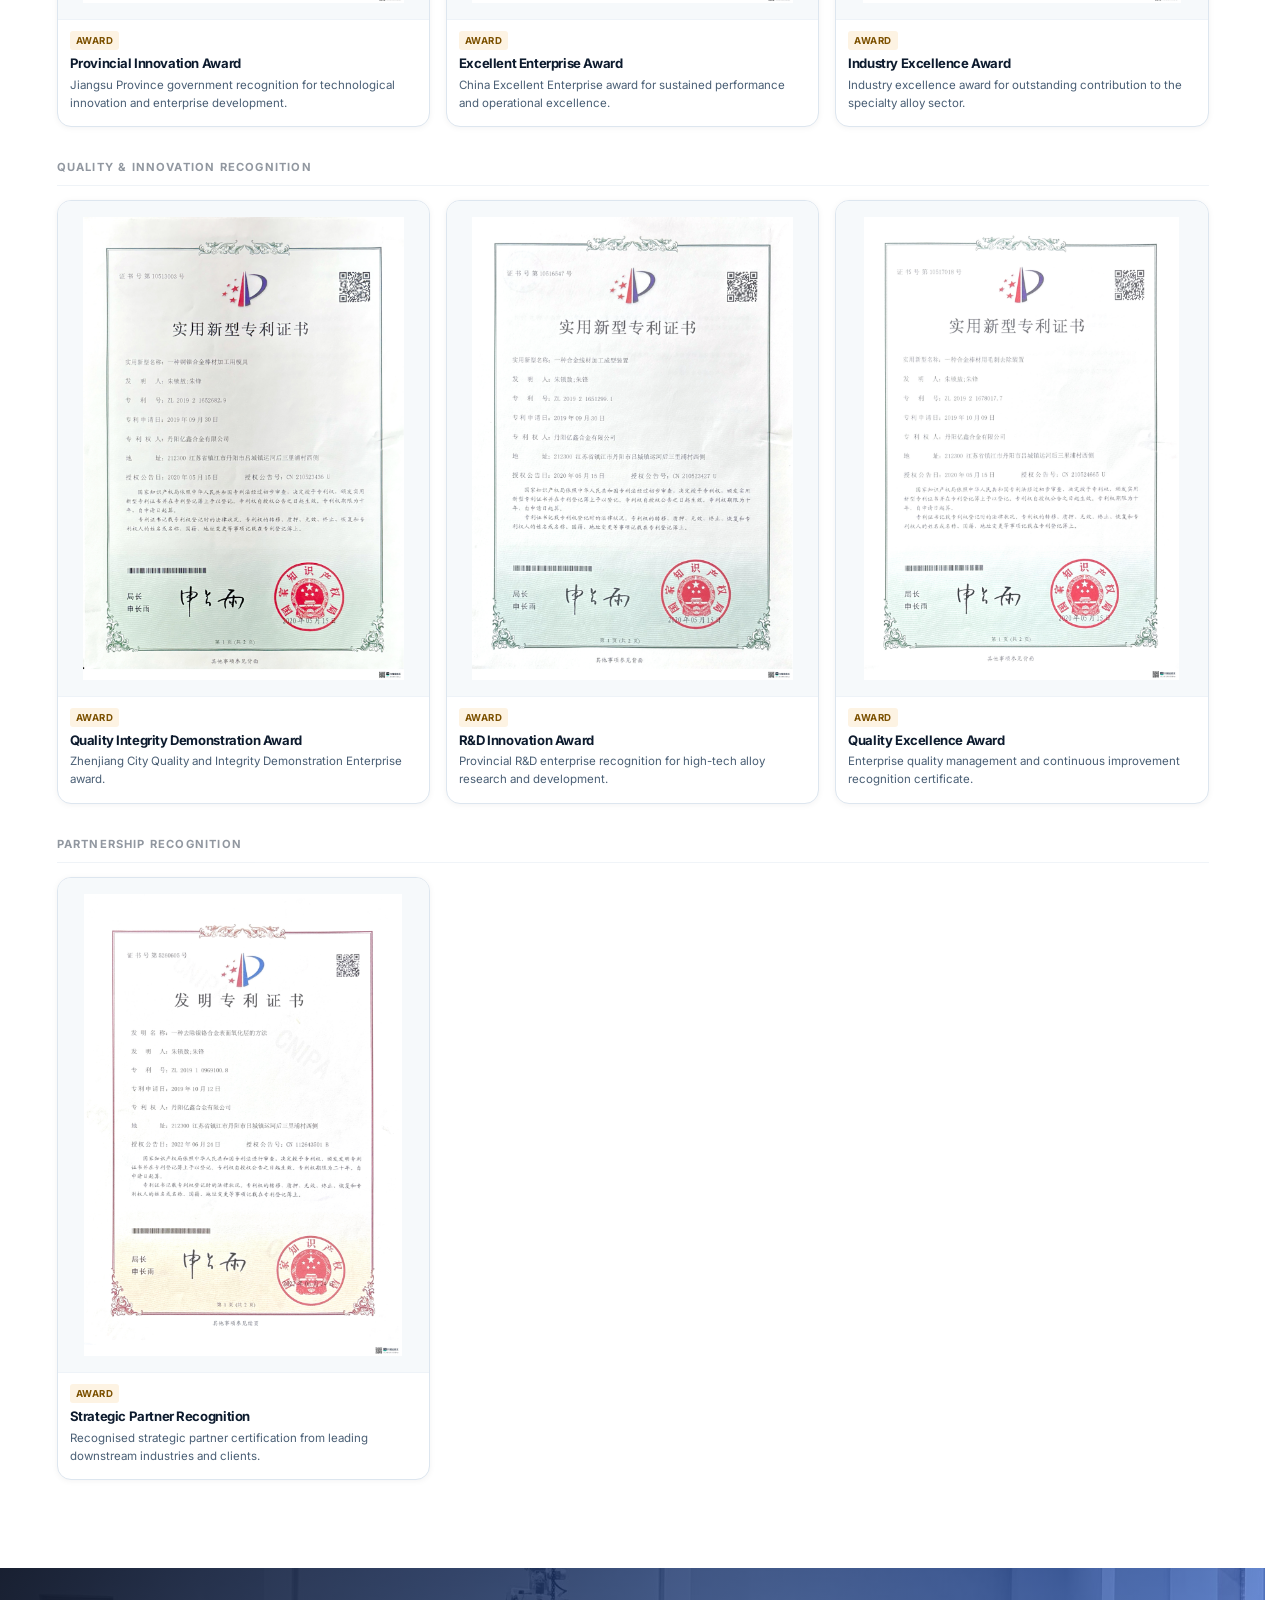
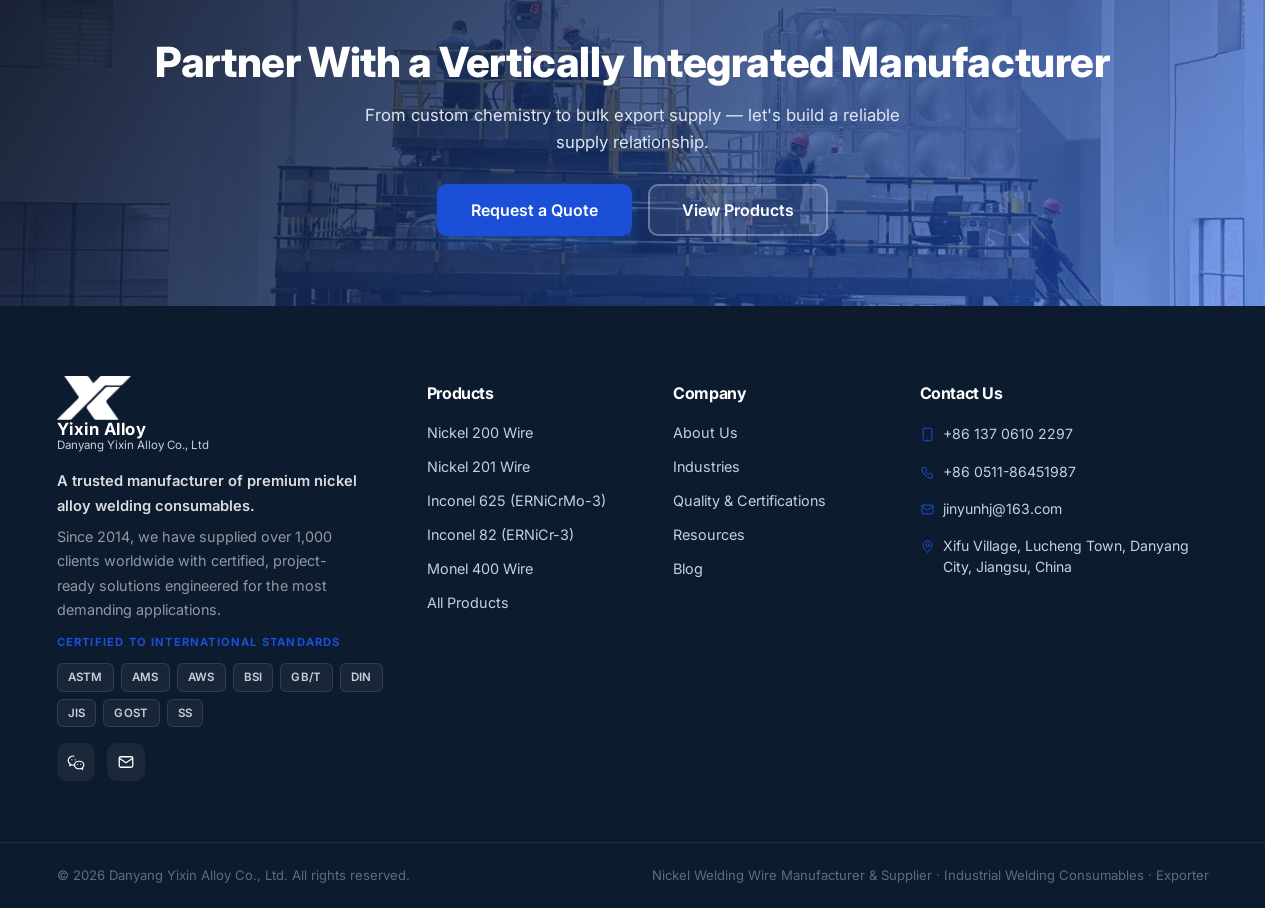
==== commit 16387ad1: "Your commit message" ====
--- a/about.html
+++ b/about.html
@@ -2,13 +2,36 @@
 <html lang="en">
 <head>
   <meta charset="UTF-8" />
+  <link rel="icon" type="image/svg+xml" href="assets/img/favicon.svg" />
+  <link rel="apple-touch-icon" href="assets/img/favicon.svg" />
   <meta name="viewport" content="width=device-width, initial-scale=1.0" />
   <title>About Us | Nickel Alloy Welding Wire Manufacturer | YIXIN Alloy</title>
   <meta name="description" content="About Danyang Yixin Alloy Co., Ltd — a national hi-tech nickel alloy manufacturer since 2014. Vacuum induction melting, R&D, quality control and a global supply network for nickel welding consumables." />
+  <link rel="canonical" href="https://www.yixinalloy.com/about.html" />
+  <meta name="robots" content="index, follow" />
+  <meta name="author" content="Danyang Yixin Alloy Co., Ltd" />
+  <meta name="theme-color" content="#0F172A" />
+  <meta property="og:type" content="website" />
+  <meta property="og:site_name" content="YIXIN Alloy" />
+  <meta property="og:locale" content="en_US" />
+  <meta property="og:title" content="About YIXIN Alloy | Nickel Alloy Welding Wire Manufacturer" />
+  <meta property="og:description" content="A national hi-tech nickel alloy manufacturer since 2014 — vacuum induction melting, R&amp;D, quality control and a global supply network for nickel welding consumables." />
+  <meta property="og:url" content="https://www.yixinalloy.com/about.html" />
+  <meta property="og:image" content="https://www.yixinalloy.com/assets/img/nickel-welding-wire-manufacturer.jpg" />
+  <meta name="twitter:card" content="summary_large_image" />
+  <meta name="twitter:title" content="About YIXIN Alloy | Nickel Alloy Welding Wire Manufacturer" />
+  <meta name="twitter:description" content="National hi-tech nickel alloy manufacturer since 2014 with global supply network for nickel welding consumables." />
+  <meta name="twitter:image" content="https://www.yixinalloy.com/assets/img/nickel-welding-wire-manufacturer.jpg" />
   <link rel="preconnect" href="https://fonts.googleapis.com" />
   <link rel="preconnect" href="https://fonts.gstatic.com" crossorigin />
   <link href="https://fonts.googleapis.com/css2?family=Inter:wght@400;500;600;700;800&display=swap" rel="stylesheet" />
   <link rel="stylesheet" href="css/styles.css" />
+  <script type="application/ld+json">
+  {"@context":"https://schema.org","@type":"BreadcrumbList","itemListElement":[
+    {"@type":"ListItem","position":1,"name":"Home","item":"https://www.yixinalloy.com/"},
+    {"@type":"ListItem","position":2,"name":"About Us","item":"https://www.yixinalloy.com/about.html"}
+  ]}
+  </script>
 </head>
 <body data-page="about">
   <div id="site-header"></div>
@@ -16,7 +39,7 @@
   <section class="page-banner">
     <div class="container page-banner__inner">
       <div class="breadcrumb"><a href="index.html">Home</a> / <span>About Us</span></div>
-      <h1>About YIXIN Alloy</h1>
+      <h1>About Yixin Alloy</h1>
       <p>Creator of excellence in alloy materials — your professional nickel alloy products provider.</p>
     </div>
   </section>
@@ -25,7 +48,7 @@
   <section class="section">
     <div class="container split">
       <div class="split__media">
-        <img src="assets/img/about-1.jpg" alt="YIXIN Alloy manufacturing" loading="lazy" />
+        <img src="assets/img/yixin-alloy-manufacturing-facility.jpg" alt="YIXIN Alloy manufacturing" loading="lazy" />
         <div class="split__stat"><strong>Since 2014</strong><span>National Hi-Tech Enterprise</span></div>
       </div>
       <div class="split__content prose">
@@ -50,7 +73,7 @@
   </section>
 
   <!-- Mission & Vision -->
-  <section class="section">
+  <section class="section section--alt">
     <div class="container">
       <div class="grid grid--3">
         <div class="card feature feature--mvv"><div class="feature__icon"><svg viewBox="0 0 24 24" fill="none" stroke="currentColor" stroke-width="2" stroke-linecap="round" stroke-linejoin="round"><circle cx="12" cy="12" r="9"/><circle cx="12" cy="12" r="5"/><circle cx="12" cy="12" r="1"/></svg></div><h3>Our Mission</h3><p>To be the creator of excellence in alloy materials, providing professional nickel alloy products and solutions for global clients.</p></div>
@@ -79,7 +102,7 @@
         </ul>
       </div>
       <div class="split__media">
-        <img src="assets/img/facility-eslag.png" alt="Electroslag remelting furnace" loading="lazy" />
+        <img src="assets/img/electroslag-remelting-furnace.png" alt="Electroslag remelting furnace" loading="lazy" />
         <div class="split__stat"><strong>2,000 T</strong><span>Annual capacity</span></div>
       </div>
     </div>
@@ -201,6 +224,136 @@
     </div>
   </section>
 
+  <!-- Corporate Honors, Awards & Patents -->
+  <section class="section">
+    <div class="container">
+
+      <div class="section__head section__head--left">
+        <span class="section__eyebrow">Recognition &amp; Intellectual Property</span>
+        <h2>Corporate Honors, Awards &amp; Patents</h2>
+        <p>National and provincial recognitions earned over two decades — spanning enterprise certifications, granted patents, and government awards reflecting YIXIN Alloy’s commitment to quality and innovation.</p>
+      </div>
+
+      <!-- CHAPTER 01: Certifications -->
+      <div class="honor-chapter">
+        <div class="honor-chapter__head">
+          <div class="honor-chapter__head-left">
+            <div>
+              <h3 class="honor-chapter__title">Certifications &amp; Business Qualifications</h3>
+              <p class="honor-chapter__count">9 Certificates &middot; 3 Categories</p>
+            </div>
+          </div>
+          <span class="honor-chapter__badge">Certified</span>
+        </div>
+        <div class="honor-chapter__body">
+        <div class="honor-subgroup">
+          <div class="honor-subgroup__label">Enterprise Certifications</div>
+          <div class="honor-grid">
+            <div class="honor-card"><div class="honor-card__img"><img src="assets/img/certs/cert-s7-00.png" alt="High-Tech Enterprise Certificate" loading="lazy" /><a href=src="assets/img/certs/cert-s7-00.png" target="_blank" class="honor-card__zoom">&#x2922;</a></div><div class="honor-card__info"><span class="honor-card__tag">High-Tech</span><h4>High-Tech Enterprise Certificate</h4><p>National High-Tech Enterprise certification recognising advanced R&amp;D and innovation capability.</p></div></div>
+            <div class="honor-card"><div class="honor-card__img"><img src="assets/img/certs/cert-s9-10.jpg" alt="Technology Enterprise Certificate" loading="lazy" /><a href=src="assets/img/certs/cert-s9-10.jpg" target="_blank" class="honor-card__zoom">&#x2922;</a></div><div class="honor-card__info"><span class="honor-card__tag">Tech</span><h4>Technology Enterprise Certificate</h4><p>Recognised technology enterprise for advanced superalloy manufacturing capabilities.</p></div></div>
+            <div class="honor-card"><div class="honor-card__img"><img src="assets/img/certs/cert-s9-05.jpg" alt="SRDI SME Certificate" loading="lazy" /><a href=src="assets/img/certs/cert-s9-05.jpg" target="_blank" class="honor-card__zoom">&#x2922;</a></div><div class="honor-card__info"><span class="honor-card__tag">SRDI</span><h4>SRDI Specialized &amp; Sophisticated SME</h4><p>Jiangsu Province Specialised &amp; Sophisticated Small-Medium Enterprise recognition.</p></div></div>
+          </div>
+        </div>
+
+        <div class="honor-subgroup">
+          <div class="honor-subgroup__label">Quality &amp; Management Certifications</div>
+          <div class="honor-grid">
+            <div class="honor-card"><div class="honor-card__img"><img src="assets/img/certificate.jpg" alt="Quality Management System" loading="lazy" /><a href="assets/img/certificate.jpg" target="_blank" class="honor-card__zoom">&#x2922;</a></div><div class="honor-card__info"><span class="honor-card__tag">ISO</span><h4>Quality Management System Certificate</h4><p>Quality management system certificate covering all manufacturing and production processes.</p></div></div>
+            <div class="honor-card"><div class="honor-card__img"><img src="assets/img/certs/cert-s9-13.jpg" alt="Safety Management" loading="lazy" /><a href=src="assets/img/certs/cert-s9-13.jpg" target="_blank" class="honor-card__zoom">&#x2922;</a></div><div class="honor-card__info"><span class="honor-card__tag">Safety</span><h4>Safety Management Certificate</h4><p>Workplace safety and production safety management certificate for alloy facilities.</p></div></div>
+            <div class="honor-card"><div class="honor-card__img"><img src="assets/img/certs/cert-s9-14.jpg" alt="Environmental Protection" loading="lazy" /><a href=src="assets/img/certs/cert-s9-14.jpg" target="_blank" class="honor-card__zoom">&#x2922;</a></div><div class="honor-card__info"><span class="honor-card__tag">Green</span><h4>Environmental Protection Certificate</h4><p>Green enterprise certification for environmental protection and sustainable production.</p></div></div>
+          </div>
+        </div>
+
+        <div class="honor-subgroup">
+          <div class="honor-subgroup__label">Business Qualifications</div>
+          <div class="honor-grid">
+            <div class="honor-card"><div class="honor-card__img"><img src="assets/img/certs/cert-s8-00.png" alt="Enterprise Qualification" loading="lazy" /><a href=src="assets/img/certs/cert-s8-00.png" target="_blank" class="honor-card__zoom">&#x2922;</a></div><div class="honor-card__info"><span class="honor-card__tag">Qualified</span><h4>Enterprise Qualification Certificate</h4><p>Official enterprise qualification certificate awarded by competent government authority.</p></div></div>
+            <div class="honor-card"><div class="honor-card__img"><img src="assets/img/certs/cert-s8-01.png" alt="Enterprise Registration" loading="lazy" /><a href=src="assets/img/certs/cert-s8-01.png" target="_blank" class="honor-card__zoom">&#x2922;</a></div><div class="honor-card__info"><span class="honor-card__tag">Registered</span><h4>Enterprise Registration Certificate</h4><p>Official enterprise registration and business licence issued by the market supervision authority.</p></div></div>
+            <div class="honor-card"><div class="honor-card__img"><img src="assets/img/certs/cert-s9-15.jpg" alt="Export Qualification" loading="lazy" /><a href=src="assets/img/certs/cert-s9-15.jpg" target="_blank" class="honor-card__zoom">&#x2922;</a></div><div class="honor-card__info"><span class="honor-card__tag">Export</span><h4>Export Qualification Certificate</h4><p>Official export qualification certificate for international alloy product distribution.</p></div></div>
+          </div>
+        </div>
+        </div>
+      </div>
+
+      <!-- CHAPTER 02: Patents -->
+      <div class="honor-chapter">
+        <div class="honor-chapter__head">
+          <div class="honor-chapter__head-left">
+            <div>
+              <h3 class="honor-chapter__title">Patents &amp; Intellectual Property</h3>
+              <p class="honor-chapter__count">5 Patents &middot; 3 Categories</p>
+            </div>
+          </div>
+          <span class="honor-chapter__badge honor-chapter__badge--green">30+ Patents</span>
+        </div>
+        <div class="honor-chapter__body">
+        <div class="honor-subgroup">
+          <div class="honor-subgroup__label">Invention &amp; Utility Patents</div>
+          <div class="honor-grid">
+            <div class="honor-card"><div class="honor-card__img"><img src="assets/img/certs/cert-s8-04.jpg" alt="Invention Patent" loading="lazy" /><a href=src="assets/img/certs/cert-s8-04.jpg" target="_blank" class="honor-card__zoom">&#x2922;</a></div><div class="honor-card__info"><span class="honor-card__tag honor-card__tag--patent">Patent</span><h4>Invention Patent Certificate</h4><p>Granted invention patent for proprietary alloy manufacturing process and formulation.</p></div></div>
+            <div class="honor-card"><div class="honor-card__img"><img src="assets/img/certs/cert-s8-05.jpg" alt="Utility Model Patent" loading="lazy" /><a href=src="assets/img/certs/cert-s8-05.jpg" target="_blank" class="honor-card__zoom">&#x2922;</a></div><div class="honor-card__info"><span class="honor-card__tag honor-card__tag--patent">Patent</span><h4>Utility Model Patent Certificate</h4><p>Granted utility model patent covering innovative equipment design in alloy production.</p></div></div>
+          </div>
+        </div>
+
+        <div class="honor-subgroup">
+          <div class="honor-subgroup__label">Process &amp; Manufacturing Patents</div>
+          <div class="honor-grid">
+            <div class="honor-card"><div class="honor-card__img"><img src="assets/img/certs/cert-s8-06.jpg" alt="Process Patent" loading="lazy" /><a href=src="assets/img/certs/cert-s8-06.jpg" target="_blank" class="honor-card__zoom">&#x2922;</a></div><div class="honor-card__info"><span class="honor-card__tag honor-card__tag--patent">Patent</span><h4>Process Patent Certificate</h4><p>Granted patent for innovative vacuum induction melting process improvements.</p></div></div>
+            <div class="honor-card"><div class="honor-card__img"><img src="assets/img/certs/cert-s8-07.jpg" alt="Design Patent" loading="lazy" /><a href=src="assets/img/certs/cert-s8-07.jpg" target="_blank" class="honor-card__zoom">&#x2922;</a></div><div class="honor-card__info"><span class="honor-card__tag honor-card__tag--patent">Patent</span><h4>Design Patent Certificate</h4><p>Granted design patent for specialised alloy tooling and manufacturing fixtures.</p></div></div>
+          </div>
+        </div>
+
+        <div class="honor-subgroup">
+          <div class="honor-subgroup__label">Materials Innovation Patents</div>
+          <div class="honor-grid">
+            <div class="honor-card"><div class="honor-card__img"><img src="assets/img/certs/cert-s8-08.jpg" alt="Materials Patent" loading="lazy" /><a href=src="assets/img/certs/cert-s8-08.jpg" target="_blank" class="honor-card__zoom">&#x2922;</a></div><div class="honor-card__info"><span class="honor-card__tag honor-card__tag--patent">Patent</span><h4>Materials Patent Certificate</h4><p>Granted patent covering novel nickel-based alloy compositions and properties.</p></div></div>
+          </div>
+        </div>
+        </div>
+      </div>
+
+      <!-- CHAPTER 03: Awards -->
+      <div class="honor-chapter">
+        <div class="honor-chapter__head">
+          <div class="honor-chapter__head-left">
+            <div>
+              <h3 class="honor-chapter__title">Awards &amp; Industry Recognitions</h3>
+              <p class="honor-chapter__count">7 Awards &middot; 3 Categories</p>
+            </div>
+          </div>
+          <span class="honor-chapter__badge honor-chapter__badge--gold">Recognised</span>
+        </div>
+        <div class="honor-chapter__body">
+        <div class="honor-subgroup">
+          <div class="honor-subgroup__label">Government &amp; Industry Awards</div>
+          <div class="honor-grid">
+            <div class="honor-card"><div class="honor-card__img"><img src="assets/img/certs/cert-s9-02.jpg" alt="Provincial Innovation Award" loading="lazy" /><a href=src="assets/img/certs/cert-s9-02.jpg" target="_blank" class="honor-card__zoom">&#x2922;</a></div><div class="honor-card__info"><span class="honor-card__tag honor-card__tag--award">Award</span><h4>Provincial Innovation Award</h4><p>Jiangsu Province government recognition for technological innovation and enterprise development.</p></div></div>
+            <div class="honor-card"><div class="honor-card__img"><img src="assets/img/certs/cert-s9-06.jpg" alt="Excellent Enterprise Award" loading="lazy" /><a href=src="assets/img/certs/cert-s9-06.jpg" target="_blank" class="honor-card__zoom">&#x2922;</a></div><div class="honor-card__info"><span class="honor-card__tag honor-card__tag--award">Award</span><h4>Excellent Enterprise Award</h4><p>China Excellent Enterprise award for sustained performance and operational excellence.</p></div></div>
+            <div class="honor-card"><div class="honor-card__img"><img src="assets/img/certs/cert-s9-11.jpg" alt="Industry Excellence Award" loading="lazy" /><a href=src="assets/img/certs/cert-s9-11.jpg" target="_blank" class="honor-card__zoom">&#x2922;</a></div><div class="honor-card__info"><span class="honor-card__tag honor-card__tag--award">Award</span><h4>Industry Excellence Award</h4><p>Industry excellence award for outstanding contribution to the specialty alloy sector.</p></div></div>
+          </div>
+        </div>
+
+        <div class="honor-subgroup">
+          <div class="honor-subgroup__label">Quality &amp; Innovation Recognition</div>
+          <div class="honor-grid">
+            <div class="honor-card"><div class="honor-card__img"><img src="assets/img/certs/cert-s9-04.jpg" alt="Quality Integrity Award" loading="lazy" /><a href=src="assets/img/certs/cert-s9-04.jpg" target="_blank" class="honor-card__zoom">&#x2922;</a></div><div class="honor-card__info"><span class="honor-card__tag honor-card__tag--award">Award</span><h4>Quality Integrity Demonstration Award</h4><p>Zhenjiang City Quality and Integrity Demonstration Enterprise award.</p></div></div>
+            <div class="honor-card"><div class="honor-card__img"><img src="assets/img/certs/cert-s9-07.jpg" alt="R&D Innovation Award" loading="lazy" /><a href=src="assets/img/certs/cert-s9-07.jpg" target="_blank" class="honor-card__zoom">&#x2922;</a></div><div class="honor-card__info"><span class="honor-card__tag honor-card__tag--award">Award</span><h4>R&amp;D Innovation Award</h4><p>Provincial R&amp;D enterprise recognition for high-tech alloy research and development.</p></div></div>
+            <div class="honor-card"><div class="honor-card__img"><img src="assets/img/certs/cert-s9-12.jpg" alt="Quality Excellence Award" loading="lazy" /><a href=src="assets/img/certs/cert-s9-12.jpg" target="_blank" class="honor-card__zoom">&#x2922;</a></div><div class="honor-card__info"><span class="honor-card__tag honor-card__tag--award">Award</span><h4>Quality Excellence Award</h4><p>Enterprise quality management and continuous improvement recognition certificate.</p></div></div>
+          </div>
+        </div>
+
+        <div class="honor-subgroup">
+          <div class="honor-subgroup__label">Partnership Recognition</div>
+          <div class="honor-grid">
+            <div class="honor-card"><div class="honor-card__img"><img src="assets/img/certs/cert-s9-16.jpg" alt="Strategic Partner" loading="lazy" /><a href=src="assets/img/certs/cert-s9-16.jpg" target="_blank" class="honor-card__zoom">&#x2922;</a></div><div class="honor-card__info"><span class="honor-card__tag honor-card__tag--award">Award</span><h4>Strategic Partner Recognition</h4><p>Recognised strategic partner certification from leading downstream industries and clients.</p></div></div>
+          </div>
+        </div>
+        </div>
+      </div>
+
+    </div>
+  </section>
+
   <section class="cta-banner">
     <div class="container cta-banner__inner">
       <h2>Partner With a Vertically Integrated Manufacturer</h2>
--- a/css/styles.css
+++ b/css/styles.css
@@ -1,32 +1,33 @@
 /* =========================================================
    YIXIN ALLOY — Nickel Welding Wire (Multi-page B2B Site)
    Premium Industrial palette
-   Navy #0F172A · Steel Gray #64748B · Steel Blue #1E66D0 · White
+   Ink Navy #0D1B2E · Deep Sapphire #1B4FD8 · Gold #C9963A · White
    Typography: Inter
    ========================================================= */
 
 :root {
-  --navy: #0F172A;
-  --navy-700: #1E293B;
-  --navy-600: #334155;
-  --gray: #64748B;
-  --gray-400: #94A3B8;
-  --gray-300: #CBD5E1;
-  --gray-200: #E2E8F0;
-  --gray-100: #F1F5F9;
-  --gray-50: #F8FAFC;
-  /* Professional steel-blue accent system (legacy --orange names kept) */
-  --orange: #1E66D0;
-  --orange-dark: #1A4FA8;
-  --orange-light: #EAF1FC;
-  --accent: #1E66D0;
-  --accent-dark: #1A4FA8;
-  --accent-soft: #EAF1FC;
-  --teal: #0E7490;
-  --gold: #B08A3E;
+  --navy: #0D1B2E;
+  --navy-700: #162540;
+  --navy-600: #243855;
+  --gray: #5A6D85;
+  --gray-400: #8FA0B4;
+  --gray-300: #C4D0DC;
+  --gray-200: #DDE6EF;
+  --gray-100: #EEF3F8;
+  --gray-50: #F6F9FB;
+  /* Premium sapphire accent system */
+  --orange: #1B4FD8;
+  --orange-dark: #1540AF;
+  --orange-light: #E6EDFC;
+  --accent: #1B4FD8;
+  --accent-dark: #1540AF;
+  --accent-soft: #E6EDFC;
+  --teal: #0C6E8A;
+  --gold: #C9963A;
+  --gold-soft: #FDF3E3;
   --white: #FFFFFF;
-  --text: #0F172A;
-  --text-muted: #475569;
+  --text: #0D1B2E;
+  --text-muted: #4A5F75;
   --radius: 10px;
   --radius-lg: 14px;
   --radius-xl: 20px;
@@ -38,7 +39,13 @@
 }
 
 * { margin: 0; padding: 0; box-sizing: border-box; }
-html { scroll-behavior: smooth; scroll-padding-top: 120px; }
+html {
+  scroll-behavior: smooth; scroll-padding-top: 120px;
+  /* Reserve space for the scrollbar so centred content never shifts
+     sideways ("jerks") when navigating between short and tall pages. */
+  scrollbar-gutter: stable;
+  overflow-y: scroll;
+}
 body {
   font-family: 'Inter', system-ui, -apple-system, Segoe UI, Roboto, sans-serif;
   color: var(--text);
@@ -105,6 +112,10 @@
 .lang-switching [data-i18n],
 .lang-switching [data-i18n-html] { opacity: .35; }
 
+/* Reserve the header height before JS injects it, so the page
+   never jumps down ("jerks") while the chrome is mounting. */
+#site-header { min-height: 75px; }
+
 /* ---------- Header / Nav ---------- */
 .header {
   position: sticky; top: 0; z-index: 100;
@@ -124,6 +135,11 @@
   display: grid; place-items: center; font-size: 1.05rem;
   box-shadow: 0 6px 14px rgba(37, 99, 235, .35);
 }
+.brand__logo {
+  height: 44px; width: auto; max-width: 120px;
+  object-fit: contain; display: block;
+}
+.brand__logo--light { filter: brightness(0) invert(1); }
 .brand__text { display: flex; flex-direction: column; line-height: 1.15; }
 .brand__text strong { font-size: 1.05rem; letter-spacing: .5px; color: var(--navy); }
 .brand__text small { font-size: .72rem; color: var(--gray); }
@@ -182,7 +198,7 @@
 .page-banner::before {
   content: ''; position: absolute; inset: 0;
   background: linear-gradient(120deg, rgba(15,23,42,.92), rgba(30,41,59,.82)),
-              url('../assets/img/hero-factory.jpg') center/cover no-repeat;
+              url('../assets/img/nickel-alloy-factory.jpg') center/cover no-repeat;
   z-index: 0;
 }
 .page-banner__inner { position: relative; z-index: 1; }
@@ -210,7 +226,9 @@
     var(--white);
 }
 .section__head { max-width: 720px; margin: 0 auto 54px; text-align: center; }
-.section__head--left { margin-inline: 0; text-align: left; }
+.section__head--left { margin-inline: 0; max-width: none; text-align: left; }
+.section__head--sm { margin-bottom: 32px; }
+.section__head--sm h2 { font-size: clamp(1.45rem, 2.4vw, 1.7rem); }
 .section__head--light h2 { color: #fff; }
 .section__eyebrow {
   display: inline-block; font-size: .78rem; font-weight: 700; letter-spacing: 1.8px;
@@ -229,10 +247,27 @@
 
 /* ---------- Company Snapshot / stat cards ---------- */
 .snapshot { background: var(--navy); }
-.stat-card { text-align: center; padding: 30px 18px; border-right: 1px solid rgba(255,255,255,.08); }
+.snapshot .grid { gap: 0; }
+.stat-card {
+  position: relative; padding: 40px 28px;
+  display: flex; align-items: center; gap: 18px;
+  border-right: 1px solid rgba(255,255,255,.08);
+}
 .stat-card:last-child { border-right: none; }
-.stat-card strong { display: block; font-size: 2.4rem; font-weight: 800; color: var(--orange); }
-.stat-card span { color: var(--gray-300); font-size: .95rem; margin-top: 4px; display: block; }
+.stat-card__icon {
+  flex: 0 0 auto; width: 52px; height: 52px; border-radius: 12px;
+  display: grid; place-items: center; color: var(--accent);
+  background: rgba(30,102,208,.12);
+  border: 1px solid rgba(30,102,208,.28);
+}
+.stat-card__icon svg { width: 26px; height: 26px; }
+.stat-card__body { display: flex; flex-direction: column; align-items: flex-start; }
+.stat-card strong {
+  font-size: 2.2rem; font-weight: 800; line-height: 1; color: #fff; letter-spacing: -1px;
+}
+.stat-card span {
+  color: var(--gray-300); font-size: .85rem; margin-top: 7px; font-weight: 500; line-height: 1.3;
+}
 
 /* ---------- Cards ---------- */
 .card {
@@ -614,6 +649,1004 @@
 .cert-card .cert-card__code { display: block; font-size: .8rem; font-weight: 700; color: var(--accent); letter-spacing: .4px; margin-bottom: 12px; }
 .cert-card p { font-size: .85rem; color: var(--text-muted); line-height: 1.55; }
 
+/* ---------- Certifications section premium intro ---------- */
+.cert-section-head {
+  display: flex;
+  align-items: stretch;
+  gap: 0;
+  margin-bottom: 48px;
+  border: 1px solid var(--gray-200);
+  border-radius: var(--radius-lg);
+  overflow: hidden;
+  background: #fff;
+  box-shadow: var(--shadow-sm);
+}
+.cert-section-head__text {
+  flex: 1;
+  padding: 32px 36px;
+  border-right: 1px solid var(--gray-200);
+}
+.cert-section-head__text h2 {
+  margin: 6px 0 10px;
+  font-size: 1.55rem;
+}
+.cert-section-head__text p {
+  color: var(--text-muted);
+  font-size: .92rem;
+  line-height: 1.65;
+  margin: 0;
+  max-width: 480px;
+}
+.cert-section-head__stats {
+  display: flex;
+  align-items: center;
+  background: var(--navy);
+  padding: 0 8px;
+  flex-shrink: 0;
+}
+.cert-section-head__stat {
+  display: flex;
+  flex-direction: column;
+  align-items: center;
+  padding: 28px 28px;
+  gap: 4px;
+}
+.cert-section-head__num {
+  font-size: 1.9rem;
+  font-weight: 800;
+  color: #fff;
+  line-height: 1;
+  letter-spacing: -1.5px;
+}
+.cert-section-head__label {
+  font-size: .6rem;
+  font-weight: 600;
+  text-transform: uppercase;
+  letter-spacing: .8px;
+  color: rgba(255,255,255,.55);
+  text-align: center;
+  white-space: nowrap;
+}
+.cert-section-head__divider {
+  width: 1px;
+  height: 40px;
+  background: rgba(255,255,255,.15);
+  flex-shrink: 0;
+}
+@media (max-width: 900px) {
+  .cert-section-head { flex-direction: column; }
+  .cert-section-head__text { border-right: none; border-bottom: 1px solid var(--gray-200); }
+  .cert-section-head__stats { padding: 16px 0; justify-content: center; }
+  .cert-section-head__stat { padding: 12px 20px; }
+  .cert-section-head__divider { width: 40px; height: 1px; }
+}
+.cert-intro__banner {
+  display: flex;
+  align-items: center;
+  gap: 18px;
+  background: var(--navy);
+  border-radius: var(--radius-lg);
+  padding: 20px 24px;
+  margin-bottom: 40px;
+  flex-wrap: wrap;
+}
+.cert-intro__icon {
+  width: 36px;
+  height: 36px;
+  color: var(--gold);
+  flex-shrink: 0;
+}
+.cert-intro__banner-text {
+  flex: 1;
+  font-size: .88rem;
+  color: rgba(255,255,255,.85);
+  line-height: 1.6;
+  min-width: 220px;
+}
+.cert-intro__banner-text strong {
+  color: #fff;
+  font-weight: 700;
+}
+.cert-intro__standards {
+  display: flex;
+  flex-wrap: wrap;
+  gap: 6px;
+  flex-shrink: 0;
+}
+.cert-intro__standards span {
+  font-size: .65rem;
+  font-weight: 700;
+  letter-spacing: .6px;
+  text-transform: uppercase;
+  color: var(--navy);
+  background: rgba(255,255,255,.92);
+  border-radius: 4px;
+  padding: 4px 9px;
+}
+@media (max-width: 768px) {
+  .cert-intro { flex-direction: column; align-items: flex-start; }
+  .cert-intro__stats { gap: 16px; }
+  .cert-intro__banner { flex-direction: column; align-items: flex-start; }
+}
+
+/* ---------- Certificate group (sub-heading dividers inside honors section) ---------- */
+/* ---------- Certifications Group (.cg) ---------- */
+.cg {
+  padding: 48px 0;
+  border-bottom: 1px solid var(--gray-200);
+}
+.cg:first-of-type { padding-top: 0; }
+.cg:last-of-type { border-bottom: none; padding-bottom: 0; }
+.cg--last { border-bottom: none; padding-bottom: 0; }
+
+/* Label row */
+.cg__label {
+  display: flex;
+  align-items: center;
+  gap: 0;
+  margin-bottom: 24px;
+  flex-direction: column;
+  align-items: flex-start;
+}
+.cg__label-tag {
+  font-size: 1.05rem;
+  font-weight: 700;
+  color: var(--navy);
+  letter-spacing: -.2px;
+  line-height: 1.3;
+}
+.cg__label-sub {
+  font-size: .78rem;
+  color: var(--accent);
+  font-weight: 600;
+  margin-top: 4px;
+  letter-spacing: .3px;
+}
+
+/* Side-by-side row: info card left, cert cards right */
+.cg__row {
+  display: grid;
+  grid-template-columns: 1fr 480px;
+  gap: 28px;
+  align-items: stretch;
+}
+
+/* Info card (image + desc) */
+.cg__side {
+  display: flex;
+  flex-direction: column;
+  background: #fff;
+  border: 1px solid var(--gray-200);
+  border-radius: var(--radius-lg);
+  overflow: hidden;
+  box-shadow: 0 2px 12px rgba(13,27,46,.06);
+}
+.cg__img {
+  width: 100%;
+  overflow: hidden;
+  flex: 8;
+  min-height: 300px;
+  max-height: 300px;
+}
+.cg__img img {
+  width: 100%; height: 100%;
+  object-fit: cover;
+  display: block;
+  transition: transform .5s var(--ease);
+}
+.cg__side:hover .cg__img img { transform: scale(1.03); }
+
+/* Description inside info card */
+.cg__desc {
+  font-size: .78rem;
+  color: var(--text-muted);
+  line-height: 1.5;
+  margin: 0;
+  padding: 8px 16px 10px;
+  border-top: 1px solid var(--gray-200);
+  flex-shrink: 0;
+  text-align: left;
+  letter-spacing: 0.01em;
+}
+
+/* Certificate cards — always horizontal row, equal height */
+.cg__cards {
+  display: flex;
+  flex-direction: row;
+  gap: 16px;
+  align-items: stretch;
+  height: 100%;
+}
+
+/* Individual cert card */
+.cg__card {
+  display: flex;
+  flex-direction: column;
+  flex: 1;
+  min-width: 0;
+  background: #fff;
+  border: 1px solid var(--gray-200);
+  border-radius: var(--radius-lg);
+  overflow: hidden;
+  text-decoration: none;
+  color: inherit;
+  box-shadow: 0 2px 12px rgba(13,27,46,.06);
+  transition: transform .25s var(--ease), box-shadow .25s, border-color .2s;
+}
+.cg__card:hover {
+  transform: translateY(-5px);
+  box-shadow: 0 14px 36px rgba(13,27,46,.13);
+  border-color: var(--accent);
+}
+
+/* Certificate image — fills card height above footer */
+.cg__card-frame {
+  overflow: hidden;
+  background: var(--gray-50);
+  border-bottom: 1px solid var(--gray-200);
+  flex: 1;
+  min-height: 300px;
+  position: relative;
+}
+.cg__card-frame img {
+  width: 100%;
+  height: 100%;
+  object-fit: contain;
+  object-position: center;
+  display: block;
+  transition: transform .4s var(--ease);
+}
+.cg__card:hover .cg__card-frame img { transform: scale(1.04); }
+.cg__card-zoom {
+  position: absolute;
+  bottom: 10px;
+  right: 10px;
+  width: 30px;
+  height: 30px;
+  background: var(--navy);
+  color: #fff;
+  border-radius: 6px;
+  display: grid;
+  place-items: center;
+  opacity: 0;
+  transition: opacity .2s;
+  text-decoration: none;
+}
+.cg__card:hover .cg__card-zoom { opacity: 1; }
+
+/* Card footer — navy */
+.cg__card-foot {
+  padding: 10px 14px 12px;
+  display: flex;
+  flex-direction: column;
+  gap: 2px;
+  background: var(--navy);
+  flex-shrink: 0;
+}
+.cg__card-foot strong {
+  font-size: .78rem;
+  font-weight: 700;
+  color: #fff;
+  line-height: 1.2;
+}
+.cg__card-foot > span:last-child {
+  font-size: .68rem;
+  color: rgba(255,255,255,.5);
+  line-height: 1.3;
+}
+.cg__card-tag {
+  display: inline-block;
+  font-size: .56rem;
+  font-weight: 700;
+  letter-spacing: 1px;
+  text-transform: uppercase;
+  color: rgba(255,255,255,.7);
+  background: rgba(255,255,255,.12);
+  padding: 2px 8px;
+  border-radius: 3px;
+  margin-bottom: 5px;
+  width: fit-content;
+}
+
+/* Trust banner */
+.cg-banner {
+  margin-top: 48px;
+  background: var(--navy);
+  border-radius: var(--radius-lg);
+  padding: 24px 32px;
+  display: flex;
+  align-items: center;
+  gap: 28px;
+  flex-wrap: wrap;
+}
+.cg-banner > svg { flex-shrink: 0; color: var(--accent); }
+.cg-banner__text {
+  flex: 1;
+  font-size: .84rem;
+  color: rgba(255,255,255,.6);
+  line-height: 1.65;
+  min-width: 240px;
+}
+.cg-banner__text strong { color: #fff; font-weight: 600; }
+.cg-banner__standards {
+  display: flex;
+  flex-wrap: wrap;
+  gap: 6px;
+}
+.cg-banner__standards span {
+  font-size: .62rem;
+  font-weight: 700;
+  letter-spacing: .8px;
+  text-transform: uppercase;
+  color: rgba(255,255,255,.55);
+  background: rgba(255,255,255,.07);
+  border: 1px solid rgba(255,255,255,.12);
+  padding: 4px 10px;
+  border-radius: 4px;
+}
+
+/* Responsive */
+@media (max-width: 960px) {
+  .cg__row { grid-template-columns: 1fr; }
+  .cg__cards { align-items: flex-start; }
+  .cg__card { flex: 0 0 48%; max-width: 48%; }
+}
+@media (max-width: 640px) {
+  .cg-banner { padding: 20px; }
+  .cg__card { flex: 0 0 calc(50% - 8px); max-width: calc(50% - 8px); }
+}
+
+.cert-group__header {
+  display: grid;
+  grid-template-columns: auto 1fr;
+  align-items: start;
+  column-gap: 24px;
+  padding-bottom: 24px;
+  margin-bottom: 36px;
+  border-bottom: 1px solid var(--gray-200);
+  position: relative;
+}
+.cert-group__header::before {
+  content: '';
+  position: absolute;
+  left: 0;
+  bottom: -1px;
+  width: 48px;
+  height: 2px;
+  background: var(--accent);
+}
+.cert-group__counter {
+  width: 48px;
+  height: 48px;
+  border-radius: 50%;
+  background: var(--navy);
+  color: #fff;
+  display: flex;
+  align-items: center;
+  justify-content: center;
+  font-size: .8rem;
+  font-weight: 800;
+  letter-spacing: .5px;
+  flex-shrink: 0;
+  margin-top: 2px;
+}
+.cert-group__text h3 {
+  font-size: 1.25rem;
+  font-weight: 800;
+  color: var(--navy);
+  margin: 0 0 5px;
+  letter-spacing: -.3px;
+}
+.cert-group__text p {
+  font-size: .88rem;
+  color: var(--text-muted);
+  margin: 0;
+  line-height: 1.6;
+}
+.cert-group__badge {
+  display: inline-flex;
+  align-items: center;
+  gap: 5px;
+  font-size: .72rem;
+  font-weight: 700;
+  color: var(--accent);
+  background: var(--accent-soft);
+  border: 1px solid rgba(30,102,208,.15);
+  border-radius: 20px;
+  padding: 3px 10px;
+  margin-top: 8px;
+  letter-spacing: .3px;
+  text-transform: uppercase;
+}
+
+/* ---------- Honor chapters (about page) ---------- */
+
+.honor-chapter { margin-top: 56px; }
+.honor-chapter:first-of-type { margin-top: 0; }
+
+.honor-chapter__head {
+  display: flex;
+  align-items: center;
+  justify-content: space-between;
+  gap: 16px;
+  margin-bottom: 28px;
+  padding-bottom: 16px;
+  border-bottom: 2px solid var(--accent);
+  position: relative;
+}
+.honor-chapter__head::after { display: none; }
+.honor-chapter__head .honor-chapter__head-after { display: none; }
+.honor-chapter__body { padding: 0; }
+.honor-chapter__head-left { flex: 1; }
+.honor-chapter__num { display: none; }
+.honor-chapter__title {
+  font-size: 1.1rem;
+  font-weight: 700;
+  color: var(--navy);
+  margin: 0 0 4px;
+  letter-spacing: -.01em;
+}
+.honor-chapter__count {
+  font-size: .73rem;
+  color: var(--text-muted);
+  margin: 0;
+  font-weight: 500;
+}
+.honor-chapter__badge {
+  font-size: .65rem;
+  font-weight: 700;
+  letter-spacing: .8px;
+  text-transform: uppercase;
+  border-radius: 20px;
+  padding: 4px 14px;
+  white-space: nowrap;
+  flex-shrink: 0;
+  color: var(--accent);
+  background: var(--accent-soft);
+  border: 1px solid rgba(27,79,216,.2);
+}
+.honor-chapter__badge--gold {
+  color: #92400e;
+  background: #fef3c7;
+  border-color: rgba(146,64,14,.2);
+}
+.honor-chapter__badge--green {
+  color: #065f46;
+  background: #d1fae5;
+  border-color: rgba(6,95,70,.2);
+}
+
+/* Subgroup */
+.honor-subgroup { margin-bottom: 32px; }
+.honor-subgroup:last-child { margin-bottom: 0; }
+.honor-subgroup__label {
+  font-size: .7rem;
+  font-weight: 700;
+  letter-spacing: 1.2px;
+  text-transform: uppercase;
+  color: var(--navy);
+  opacity: .45;
+  margin: 0 0 14px;
+  display: block;
+  padding-bottom: 8px;
+  border-bottom: 1px solid var(--gray-200);
+}
+.honor-subgroup__label::before { display: none; }
+.honor-subgroup__label::after { display: none; }
+
+/* Card grid */
+.honor-grid {
+  display: grid;
+  grid-template-columns: repeat(3, 1fr);
+  gap: 16px;
+}
+
+/* Card */
+.honor-card {
+  background: #fff;
+  border: 1px solid var(--gray-200);
+  border-radius: var(--radius-lg);
+  overflow: hidden;
+  display: flex;
+  flex-direction: column;
+  box-shadow: 0 1px 6px rgba(13,27,46,.05);
+  transition: box-shadow .25s var(--ease), border-color .25s, transform .25s var(--ease);
+}
+.honor-card:hover {
+  box-shadow: 0 10px 28px rgba(13,27,46,.11);
+  border-color: var(--accent);
+  transform: translateY(-3px);
+}
+.honor-card__img {
+  position: relative;
+  aspect-ratio: 3/4;
+  background: var(--gray-50);
+  overflow: hidden;
+  border-bottom: 1px solid var(--gray-100);
+}
+.honor-card__img img {
+  width: 100%; height: 100%;
+  object-fit: contain;
+  padding: 16px;
+  display: block;
+}
+.honor-card__zoom {
+  position: absolute; bottom: 8px; right: 8px;
+  width: 26px; height: 26px;
+  background: rgba(13,27,46,.6); color: #fff;
+  border-radius: 4px; display: grid; place-items: center;
+  font-size: .76rem; text-decoration: none;
+  opacity: 0; transition: opacity .18s;
+}
+.honor-card:hover .honor-card__zoom { opacity: 1; }
+.honor-card__info {
+  padding: 11px 12px 14px;
+  flex: 1; display: flex; flex-direction: column; gap: 4px;
+}
+.honor-card__tag {
+  display: inline-block;
+  font-size: .6rem; font-weight: 700; letter-spacing: .5px;
+  text-transform: uppercase;
+  color: var(--accent); background: var(--accent-soft);
+  border-radius: 3px; padding: 2px 6px; align-self: flex-start;
+}
+.honor-card__tag--award  { color: #7c5100; background: var(--gold-soft); }
+.honor-card__tag--patent { color: #065f46; background: #d1fae5; }
+.honor-card__info h4 {
+  font-size: .82rem; font-weight: 700; color: var(--navy);
+  margin: 0; line-height: 1.4;
+}
+.honor-card__info p {
+  font-size: .72rem; color: var(--text-muted); margin: 0; line-height: 1.55;
+}
+
+@media (max-width: 768px) {
+  .honor-grid { grid-template-columns: repeat(3, 1fr); gap: 12px; }
+  .honor-chapter__badge { display: none; }
+}
+@media (max-width: 480px) {
+  .honor-grid { grid-template-columns: 1fr 1fr; gap: 10px; }
+  .honor-chapter__head { padding-bottom: 12px; }
+}
+
+/* ---------- Cert group sub-sections (legacy) ---------- */
+.cert-subgroup__title {
+  font-size: .72rem;
+  font-weight: 800;
+  letter-spacing: 1.2px;
+  text-transform: uppercase;
+  color: var(--accent);
+  padding: 0 0 10px;
+  margin: 0 0 20px;
+  border-bottom: 1px dashed var(--gray-200);
+}
+
+/* ---------- About page — cert thumbnail row ---------- */
+.about-certs-row {
+  display: grid;
+  grid-template-columns: repeat(auto-fill, minmax(120px, 1fr));
+  gap: 16px;
+}
+.about-cert-thumb {
+  display: flex;
+  flex-direction: column;
+  align-items: center;
+  gap: 8px;
+  text-align: center;
+}
+.about-cert-thumb__img {
+  width: 100%;
+  aspect-ratio: 3/4;
+  background: var(--gray-50);
+  border: 1px solid var(--gray-200);
+  border-radius: var(--radius);
+  overflow: hidden;
+  display: flex;
+  align-items: center;
+  justify-content: center;
+  transition: box-shadow .25s, transform .25s;
+}
+.about-cert-thumb:hover .about-cert-thumb__img {
+  box-shadow: var(--shadow-md);
+  transform: translateY(-3px);
+}
+.about-cert-thumb__img img {
+  width: 100%;
+  height: 100%;
+  object-fit: contain;
+  padding: 6px;
+}
+.about-cert-thumb__img--more {
+  background: var(--navy);
+  border-color: var(--navy);
+}
+.about-cert-thumb__count {
+  font-size: 1.5rem;
+  font-weight: 800;
+  color: #fff;
+}
+.about-cert-thumb span {
+  font-size: .72rem;
+  font-weight: 600;
+  color: var(--text-muted);
+  letter-spacing: .2px;
+}
+.about-cert-thumb--more span { color: var(--accent); font-weight: 700; }
+
+/* ---------- Certificate image gallery ---------- */
+.cert-group { margin-top: 48px; }
+.cert-group:first-of-type { margin-top: 0; }
+.cert-group__label {
+  font-size: .68rem; font-weight: 700; letter-spacing: 1.2px;
+  text-transform: uppercase; color: var(--text-muted);
+  margin: 0 0 10px; padding-bottom: 12px;
+  border-bottom: 2px solid var(--gray-200);
+  position: relative;
+  display: block;
+}
+.cert-group__label::after {
+  content: ''; position: absolute;
+  left: 0; bottom: -2px; right: 0; height: 2px;
+  background: var(--navy);
+}
+.cert-group__img {
+  width: 100%;
+  border-radius: var(--radius-lg);
+  overflow: hidden;
+  margin-bottom: 20px;
+  max-height: 260px;
+}
+.cert-group__img img {
+  width: 100%;
+  height: 100%;
+  max-height: 260px;
+  object-fit: cover;
+  display: block;
+}
+.cert-group__desc {
+  font-size: .88rem;
+  color: var(--text-muted);
+  line-height: 1.65;
+  margin: 0;
+  max-width: 780px;
+}
+.cert-group__info-card {
+  background: #fff;
+  border: 1px solid var(--gray-200);
+  border-radius: var(--radius-lg);
+  overflow: hidden;
+  box-shadow: var(--shadow-sm);
+  display: flex;
+  flex-direction: column;
+  height: 100%;
+}
+.cert-group__info-img {
+  width: 100%;
+  flex: 1;
+  min-height: 0;
+  overflow: hidden;
+}
+.cert-group__info-img img {
+  width: 100%;
+  height: 100%;
+  object-fit: cover;
+  display: block;
+  transition: transform .4s var(--ease);
+}
+.cert-group__info-card:hover .cert-group__info-img img { transform: scale(1.04); }
+.cert-group__info-card .cert-group__desc {
+  padding: 16px 18px 18px;
+  max-width: none;
+  flex-shrink: 0;
+}
+.cert-group__row {
+  display: grid;
+  grid-template-columns: 1fr auto;
+  gap: 32px;
+  align-items: stretch;
+}
+.cert-group__row .cert-img-grid {
+  grid-template-columns: repeat(2, 260px);
+  justify-content: end;
+  flex-wrap: nowrap;
+}
+@media (max-width: 900px) {
+  .cert-group__row { grid-template-columns: 1fr; }
+  .cert-group__row .cert-img-grid { grid-template-columns: repeat(2, 1fr); justify-content: start; }
+}
+.cert-img-grid {
+  display: flex;
+  flex-wrap: wrap;
+  justify-content: center;
+  gap: 28px;
+}
+.cert-img-card {
+  background: #fff;
+  border: 1px solid #d4dce8;
+  border-radius: var(--radius-lg);
+  overflow: hidden;
+  box-shadow: 0 2px 12px rgba(13,27,46,.07);
+  transition: transform .3s var(--ease), box-shadow .3s, border-color .2s;
+  display: flex;
+  flex-direction: column;
+  width: 260px;
+  flex-shrink: 0;
+}
+.cert-img-card:hover {
+  transform: translateY(-6px);
+  box-shadow: 0 16px 40px rgba(27,79,216,.18);
+  border-color: #1B4FD8;
+}
+.cert-img-card__frame {
+  position: relative;
+  background: #fff;
+  border-bottom: 1px solid #d4dce8;
+  overflow: hidden;
+  aspect-ratio: 3/4;
+}
+.cert-img-card__frame img {
+  width: 100%;
+  height: 100%;
+  object-fit: contain;
+  object-position: center;
+  display: block;
+  padding: 16px;
+  transition: transform .4s var(--ease);
+}
+.cert-img-card:hover .cert-img-card__frame img { transform: scale(1.04); }
+.cert-img-card__zoom {
+  position: absolute;
+  bottom: 10px;
+  right: 10px;
+  background: rgba(13,27,46,.7);
+  color: #fff;
+  width: 32px;
+  height: 32px;
+  border-radius: 6px;
+  display: grid;
+  place-items: center;
+  font-size: .95rem;
+  text-decoration: none;
+  opacity: 0;
+  transition: opacity .2s;
+  backdrop-filter: blur(4px);
+}
+.cert-img-card__zoom--dl { background: rgba(184,134,11,.85); }
+.cert-img-card:hover .cert-img-card__zoom { opacity: 1; }
+.cert-img-card__info {
+  padding: 14px 16px 18px;
+  flex: 1;
+  display: flex;
+  flex-direction: column;
+  align-items: flex-start;
+  text-align: left;
+  gap: 5px;
+  border-top: 1px solid var(--gray-200);
+  background: #fff;
+}
+.cert-img-card__info h3 {
+  font-size: .88rem;
+  font-weight: 700;
+  color: var(--navy);
+  margin: 0;
+  line-height: 1.3;
+  letter-spacing: -.2px;
+}
+.cert-img-card__info p {
+  font-size: .74rem;
+  color: var(--text-muted);
+  line-height: 1.55;
+  margin: 0;
+}
+.cert-img-card__tag {
+  display: inline-block;
+  font-size: .57rem;
+  font-weight: 700;
+  text-transform: uppercase;
+  letter-spacing: .9px;
+  padding: 3px 9px;
+  border-radius: 20px;
+  background: var(--accent-soft);
+  color: var(--accent);
+  border: 1px solid rgba(27,79,216,.2);
+  margin-bottom: 2px;
+}
+.cert-img-card__tag--military  { background: #f0fdf4; color: #166534; border-color: rgba(22,101,52,.2); }
+.cert-img-card__tag--standard  { background: var(--accent-soft); color: var(--accent); border-color: rgba(27,79,216,.2); }
+.cert-img-card__tag--aerospace { background: var(--accent-soft); color: var(--accent); border-color: rgba(27,79,216,.2); }
+.cert-img-card__tag--honor     { background: #fef3c7; color: #92400e; border-color: rgba(146,64,14,.2); }
+@media (max-width: 640px) {
+  .cert-img-card { width: calc(50% - 14px); }
+}
+@media (max-width: 420px) {
+  .cert-img-card { width: 100%; }
+}
+
+/* ---------- International Standards grid ---------- */
+.std-grid {
+  display: grid;
+  grid-template-columns: repeat(auto-fill, minmax(300px, 1fr));
+  gap: 16px;
+}
+.std-card {
+  display: flex;
+  align-items: flex-start;
+  gap: 14px;
+  background: #fff;
+  border: 1px solid var(--gray-200);
+  border-radius: var(--radius);
+  padding: 16px 18px;
+  box-shadow: var(--shadow-sm);
+  transition: box-shadow .25s, transform .25s;
+}
+.std-card:hover { transform: translateY(-3px); box-shadow: var(--shadow-md); }
+.std-card__flag {
+  font-size: 1.8rem;
+  line-height: 1;
+  flex-shrink: 0;
+  margin-top: 2px;
+}
+.std-card__body {
+  display: flex;
+  flex-direction: column;
+  gap: 3px;
+}
+.std-card__code {
+  font-size: .95rem;
+  font-weight: 800;
+  color: var(--navy);
+  letter-spacing: .02em;
+}
+.std-card__name {
+  font-size: .78rem;
+  font-weight: 600;
+  color: var(--accent);
+}
+.std-card__scope {
+  font-size: .78rem;
+  color: var(--gray);
+  line-height: 1.5;
+}
+@media (max-width: 600px) {
+  .std-grid { grid-template-columns: 1fr; }
+}
+
+/* ---------- Certificate document download cards ---------- */
+.doc-dl-grid {
+  display: grid;
+  grid-template-columns: repeat(auto-fill, minmax(340px, 1fr));
+  gap: 16px;
+}
+.doc-dl-card {
+  display: flex;
+  align-items: center;
+  gap: 16px;
+  background: #fff;
+  border: 1.5px solid var(--gray-200);
+  border-radius: var(--radius-lg);
+  padding: 18px 20px;
+  text-decoration: none;
+  color: inherit;
+  box-shadow: var(--shadow-sm);
+  transition: border-color .25s, box-shadow .25s, transform .25s;
+}
+.doc-dl-card:hover {
+  border-color: var(--accent);
+  box-shadow: 0 6px 24px rgba(30,102,208,.13);
+  transform: translateY(-3px);
+}
+.doc-dl-card__icon {
+  flex-shrink: 0;
+  width: 52px; height: 52px;
+  border-radius: var(--radius);
+  background: var(--accent-soft);
+  display: grid; place-items: center;
+  color: var(--accent);
+}
+.doc-dl-card__body {
+  flex: 1;
+  display: flex;
+  flex-direction: column;
+  gap: 4px;
+  min-width: 0;
+}
+.doc-dl-card__body strong {
+  font-size: .93rem;
+  font-weight: 700;
+  color: var(--navy);
+  line-height: 1.3;
+}
+.doc-dl-card__body span:last-child {
+  font-size: .78rem;
+  color: var(--gray);
+  line-height: 1.45;
+}
+.doc-dl-card__tag {
+  display: inline-block;
+  font-size: .68rem;
+  font-weight: 700;
+  text-transform: uppercase;
+  letter-spacing: .07em;
+  padding: 2px 8px;
+  border-radius: 999px;
+  align-self: flex-start;
+  background: var(--accent-soft);
+  color: var(--accent);
+}
+.doc-dl-card__tag--mtc   { background: #E8F5E9; color: #2E7D32; }
+.doc-dl-card__tag--cert  { background: #EAF1FC; color: var(--accent); }
+.doc-dl-card__tag--test  { background: #FFF3E0; color: #E65100; }
+.doc-dl-card__arrow {
+  flex-shrink: 0;
+  display: flex;
+  flex-direction: column;
+  align-items: center;
+  gap: 4px;
+  color: var(--accent);
+}
+.doc-dl-card__arrow span {
+  font-size: .68rem;
+  color: var(--gray);
+  white-space: nowrap;
+}
+@media (max-width: 600px) {
+  .doc-dl-grid { grid-template-columns: 1fr; }
+  .doc-dl-card { padding: 14px 16px; gap: 12px; }
+  .doc-dl-card__icon { width: 42px; height: 42px; }
+}
+
+/* ---------- Composition + certs side-by-side ---------- */
+.chem-cert-layout {
+  display: grid;
+  grid-template-columns: 1fr 1fr;
+  gap: 32px;
+  align-items: start;
+}
+.chem-cert-layout__label {
+  font-size: .72rem;
+  font-weight: 700;
+  text-transform: uppercase;
+  letter-spacing: .08em;
+  color: var(--gray);
+  margin: 0 0 12px;
+}
+.chem-cert-layout__certs {
+  display: flex;
+  flex-direction: column;
+  gap: 0;
+}
+
+/* cert-img-grid side panel (3-up in composition section) */
+.cert-img-grid--side {
+  display: grid;
+  grid-template-columns: repeat(3, 1fr);
+  gap: 12px;
+}
+.cert-img-grid--side .cert-img-card {
+  width: auto;
+}
+.cert-img-grid--side .cert-img-card__frame {
+  aspect-ratio: 3/4;
+}
+.cert-img-grid--side .cert-img-card__info h3 { font-size: .8rem; }
+.cert-img-grid--side .cert-img-card__info p  { font-size: .7rem; }
+.cert-img-grid--side .cert-img-card__info    { padding: 10px 12px 12px; }
+.cert-panel-viewall {
+  display: block;
+  font-size: .78rem;
+  font-weight: 700;
+  color: var(--accent);
+  text-decoration: none;
+  margin-top: 10px;
+  padding-top: 10px;
+  border-top: 1px solid var(--gray-200);
+}
+.cert-panel-viewall:hover { text-decoration: underline; }
+@media (max-width: 768px) {
+  .chem-cert-layout { grid-template-columns: 1fr; }
+  .cert-img-grid--side { grid-template-columns: repeat(3, 1fr); }
+}
+
 /* ---------- Family cards (alloy families + grade chips) ---------- */
 .family-grid { display: grid; grid-template-columns: repeat(auto-fit, minmax(min(100%, 330px), 1fr)); gap: 26px; }
 .family-card {
@@ -719,7 +1752,7 @@
 .cta-banner::before {
   content: ''; position: absolute; inset: 0;
   background: linear-gradient(120deg, rgba(15,23,42,.94), rgba(37,99,235,.6)),
-              url('../assets/img/facility-eslag.png') center/cover no-repeat; z-index: 0;
+              url('../assets/img/electroslag-remelting-furnace.png') center/cover no-repeat; z-index: 0;
 }
 .cta-banner__inner { position: relative; z-index: 1; text-align: center; padding-block: 70px; }
 .cta-banner h2 { font-size: clamp(1.8rem, 3.4vw, 2.6rem); font-weight: 800; margin-bottom: 14px; }
@@ -765,70 +1798,213 @@
 .blog-card p { font-size: .92rem; color: var(--text-muted); margin-bottom: 14px; }
 
 /* ---------- Resources list ---------- */
+.resource-grid { gap: 18px; }
+.resource-list { display: grid; grid-template-columns: repeat(2, 1fr); gap: 18px; }
 .resource-item {
-  display: flex; align-items: center; gap: 18px; background: #fff; border: 1px solid var(--gray-200);
-  border-radius: var(--radius-lg); padding: 20px 24px; box-shadow: var(--shadow-sm);
-  transition: transform .3s var(--ease), box-shadow .3s, border-color .3s;
-}
-.resource-item:hover { transform: translateY(-4px); box-shadow: var(--shadow-md); border-color: var(--orange); }
-.resource-item__icon { width: 50px; height: 50px; border-radius: 12px; background: var(--orange-light); color: var(--orange); display: grid; place-items: center; font-size: 1.4rem; flex-shrink: 0; }
-.resource-item__text { flex: 1; }
-.resource-item__text strong { display: block; color: var(--navy); }
-.resource-item__text span { font-size: .85rem; color: var(--gray); }
+  position: relative; overflow: hidden;
+  display: flex; align-items: center; gap: 16px; background: #fff; border: 1px solid var(--gray-200);
+  border-radius: var(--radius-lg); padding: 20px 22px; box-shadow: var(--shadow-sm);
+  transition: transform .28s var(--ease), box-shadow .28s, border-color .28s;
+}
+.resource-item::before {
+  content: ""; position: absolute; left: 0; top: 0; bottom: 0; width: 3px;
+  background: var(--accent); transform: scaleY(0); transform-origin: top;
+  transition: transform .28s var(--ease);
+}
+.resource-item:hover { transform: translateY(-4px); box-shadow: var(--shadow-md); border-color: var(--accent); }
+.resource-item:hover::before { transform: scaleY(1); }
+.resource-item__icon {
+  width: 48px; height: 48px; border-radius: 12px; background: var(--accent-soft); color: var(--accent);
+  display: grid; place-items: center; flex-shrink: 0;
+  transition: background .28s, color .28s;
+}
+.resource-item:hover .resource-item__icon { background: var(--accent); color: #fff; }
+.resource-item__icon svg { width: 22px; height: 22px; }
+.resource-item__text { flex: 1; min-width: 0; }
+.resource-item__text strong { display: block; color: var(--navy); font-size: .98rem; line-height: 1.3; }
+.resource-item__text span { font-size: .82rem; color: var(--text-muted); }
+.resource-item .link-arrow {
+  flex-shrink: 0; font-size: .82rem; color: var(--accent);
+  transition: opacity .28s, transform .28s;
+}
+@media (hover: hover) {
+  .resource-item .link-arrow { opacity: 0; transform: translateX(-6px); }
+  .resource-item:hover .link-arrow { opacity: 1; transform: translateX(0); }
+}
 
 /* ---------- Contact ---------- */
-.contact-info-card { background: var(--navy); color: #fff; border-radius: var(--radius-lg); padding: 30px; }
-.contact-info-card h3 { margin-bottom: 20px; }
-.contact-info-item { display: flex; gap: 14px; margin-bottom: 20px; }
-.contact-info-item .ic { width: 42px; height: 42px; border-radius: 10px; background: rgba(37,99,235,.15); color: var(--orange); display: grid; place-items: center; flex-shrink: 0; font-size: 1.1rem; }
-.contact-info-item strong { display: block; font-size: .82rem; color: var(--gray-300); font-weight: 600; }
-.contact-info-item span { font-size: .98rem; }
+.contact-info-card {
+  position: relative; overflow: hidden;
+  background:
+    radial-gradient(120% 100% at 0% 0%, #1b2c52 0%, var(--navy) 55%) ,
+    var(--navy);
+  color: #fff; border-radius: var(--radius-lg); padding: 38px 34px;
+  box-shadow: var(--shadow-md);
+}
+.contact-info-card::before {
+  content: ""; position: absolute; top: -60px; right: -60px;
+  width: 200px; height: 200px; border-radius: 50%;
+  background: radial-gradient(circle, rgba(30,102,208,.35) 0%, transparent 70%);
+  pointer-events: none;
+}
+.contact-info-card__eyebrow {
+  position: relative; display: inline-block; font-size: .74rem; font-weight: 700;
+  letter-spacing: 1.4px; text-transform: uppercase; color: var(--accent);
+  margin-bottom: 10px;
+}
+.contact-info-card h3 { position: relative; margin-bottom: 8px; font-size: 1.5rem; }
+.contact-info-card__lead {
+  position: relative; color: var(--gray-300); font-size: .92rem;
+  margin-bottom: 26px; padding-bottom: 22px; border-bottom: 1px solid rgba(255,255,255,.1);
+}
+.contact-info-item {
+  position: relative; display: flex; align-items: center; gap: 16px;
+  padding: 12px 0; color: inherit;
+  border-top: 1px solid rgba(255,255,255,.06);
+  transition: transform .25s var(--ease);
+}
+.contact-info-item:first-of-type { border-top: 0; }
+a.contact-info-item:hover { transform: translateX(4px); }
+.contact-info-item .ic {
+  width: 46px; height: 46px; border-radius: 12px;
+  background: rgba(30,102,208,.16); color: #fff;
+  border: 1px solid rgba(30,102,208,.3);
+  display: grid; place-items: center; flex-shrink: 0;
+  transition: background .25s, border-color .25s, color .25s;
+}
+.contact-info-item .ic svg { width: 21px; height: 21px; }
+a.contact-info-item:hover .ic { background: var(--accent); border-color: var(--accent); color: #fff; }
+.contact-info-item__text { display: flex; flex-direction: column; min-width: 0; }
+.contact-info-item strong { display: block; font-size: .76rem; letter-spacing: .3px; text-transform: uppercase; color: var(--gray-300); font-weight: 600; }
+.contact-info-item span { font-size: .98rem; color: #fff; word-break: break-word; }
 .map-embed { border-radius: var(--radius-lg); overflow: hidden; box-shadow: var(--shadow-sm); border: 1px solid var(--gray-200); }
 .map-embed iframe { width: 100%; height: 100%; min-height: 320px; border: 0; display: block; }
 
 /* ---------- Sizes block ---------- */
-.sizes {
-  display: grid; grid-template-columns: 1fr 1fr; gap: 28px;
-  background: #fff; border: 1px solid var(--gray-200); border-radius: var(--radius-lg);
-  padding: 36px clamp(24px, 4vw, 44px); box-shadow: var(--shadow-sm);
-}
-.sizes__col:first-child { border-right: 1px solid var(--gray-100); padding-right: 28px; }
-.sizes h3 { font-size: 1.25rem; font-weight: 800; color: var(--navy); margin: 8px 0 20px; }
-.sizes__list, .sizes__forms { display: flex; flex-wrap: wrap; gap: 10px; }
-.sizes__list li {
-  font-weight: 700; font-size: .92rem; color: var(--navy);
-  background: var(--accent-soft); border: 1px solid var(--accent-soft);
-  padding: 10px 20px; border-radius: 12px; transition: all .25s;
-}
-.sizes__list li:hover { background: var(--accent); color: #fff; transform: translateY(-3px); }
-.sizes__list--custom {
-  color: var(--accent) !important; background: #fff !important;
-  border: 1px dashed var(--accent) !important;
-}
-.sizes__list--custom:hover { background: var(--accent) !important; color: #fff !important; border-style: solid !important; }
-.sizes__forms li {
-  font-weight: 600; font-size: .88rem; color: var(--text-muted);
-  background: var(--gray-100); border: 1px solid var(--gray-200);
-  padding: 9px 16px; border-radius: 50px; transition: all .25s;
-}
-.sizes__forms li:hover { color: var(--navy); border-color: var(--gray-300); transform: translateY(-2px); }
-@media (max-width: 720px) {
-  .sizes { grid-template-columns: 1fr; gap: 32px; }
-  .sizes__col:first-child { border-right: none; border-bottom: 1px solid var(--gray-100); padding-right: 0; padding-bottom: 28px; }
-}
+/* ---------- Dimensions banner ---------- */
+.dim-banner {
+  background: linear-gradient(100deg, #0c1628 0%, #0f1e3a 55%, #101929 100%);
+  border-top: 1px solid rgba(255,255,255,.06);
+  border-bottom: 1px solid rgba(255,255,255,.06);
+}
+.dim-banner__inner {
+  display: flex; align-items: center; justify-content: center;
+  padding-block: 52px; text-align: center;
+}
+.dim-banner__col { max-width: 560px; width: 100%; }
+.dim-banner__eyebrow {
+  display: inline-block; font-size: .72rem; font-weight: 700; letter-spacing: 1.8px;
+  text-transform: uppercase; color: var(--orange); margin-bottom: 10px;
+}
+.dim-banner__col h3 { font-size: 1.1rem; font-weight: 700; color: rgba(255,255,255,.85); margin: 0 0 20px; }
+.dim-banner__pills { display: flex; flex-wrap: wrap; gap: 9px; justify-content: center; }
+.dim-banner__pills span {
+  font-size: .84rem; font-weight: 600; color: rgba(255,255,255,.8);
+  border: 1px solid rgba(255,255,255,.15); border-radius: 5px;
+  padding: 6px 16px; background: rgba(255,255,255,.05);
+  letter-spacing: .3px;
+}
+.dim-banner__pills span:hover { background: rgba(255,255,255,.1); border-color: rgba(255,255,255,.28); }
+.dim-banner__custom {
+  color: #7db8f7 !important; border-color: rgba(125,184,247,.35) !important;
+  background: rgba(30,102,208,.12) !important;
+}
+.dim-banner__note { margin-top: 14px; font-size: .76rem; color: rgba(255,255,255,.32); letter-spacing: .2px; }
 
 /* ---------- Footer ---------- */
 .footer { background: var(--navy); color: var(--gray-300); padding-top: 70px; }
-.footer__grid { display: grid; grid-template-columns: 1.6fr 1fr 1fr 1.3fr; gap: 40px; padding-bottom: 50px; }
-.footer__brand p { margin: 18px 0; font-size: .92rem; line-height: 1.7; }
-.footer__std { font-size: .78rem; letter-spacing: 1px; color: var(--gray); font-weight: 600; }
+.footer__grid { display: grid; grid-template-columns: 1.6fr 1fr 1fr 1.4fr; gap: 40px; padding-bottom: 50px; align-items: start; }
+.footer__brand p { margin: 16px 0 22px; font-size: .88rem; line-height: 1.7; color: rgba(255,255,255,.55); max-width: 300px; }
+.footer__brand p strong { display: block; font-weight: 600; font-size: .92rem; color: rgba(255,255,255,.85); margin-bottom: 6px; }
+.footer__std { margin-top: 4px; }
+.footer__std-label {
+  display: block; font-size: .7rem; font-weight: 700; letter-spacing: 1.2px;
+  text-transform: uppercase; color: var(--accent); margin-bottom: 12px;
+}
+.footer__std-chips { display: flex; flex-wrap: wrap; gap: 7px; max-width: 340px; }
+.footer__std-chips span {
+  font-size: .72rem; font-weight: 600; letter-spacing: .3px; color: var(--gray-300);
+  padding: 4px 10px; border-radius: 6px;
+  background: rgba(255,255,255,.05); border: 1px solid rgba(255,255,255,.1);
+}
+/* Align the link columns' headings with the brand name line */
+.footer__col:not(.footer__brand) { padding-top: 8px; }
 .footer__col h4 { color: #fff; font-size: 1rem; margin-bottom: 18px; }
 .footer__col a { display: block; font-size: .9rem; margin-bottom: 11px; color: var(--gray-300); transition: color .2s, padding-left .2s; }
 .footer__col a:hover { color: var(--orange); padding-left: 4px; }
 .footer__col p { font-size: .9rem; margin-bottom: 11px; }
-.footer__social { display: flex; gap: 12px; margin-top: 16px; }
+/* Contact list */
+.fct-list { list-style: none; margin: 0; padding: 0; }
+.fct-list__item {
+  display: flex; align-items: flex-start; gap: 8px;
+  padding: 3px 0;
+}
+.fct-list__item:first-child { border-top: none; }
+.fct-list__item > svg {
+  width: 15px; height: 15px; flex-shrink: 0;
+  color: var(--accent); margin-top: 3px;
+}
+/* Address text wraps — keep icon at the top */
+.fct-list__item--addr > svg { margin-top: 3px; }
+.fct-list__item a,
+.fct-list__item span {
+  font-size: .88rem; color: var(--gray-300);
+  line-height: 1.45; word-break: break-word;
+  transition: color .2s;
+}
+.fct-list__item a:hover { color: #fff; padding-left: 0; }
+.footer__cta { display: inline-flex; margin-top: 14px; }
+.footer__social { display: flex; gap: 12px; margin-top: 16px; align-items: center; position: relative; }
 .footer__social a { width: 38px; height: 38px; border-radius: 10px; background: rgba(255,255,255,.06); display: grid; place-items: center; color: #fff; transition: background .2s, transform .2s; }
-.footer__social a:hover { background: var(--orange); transform: translateY(-3px); }
+.footer__social a svg { width: 18px; height: 18px; }
+.footer__social a:hover { background: var(--accent); transform: translateY(-3px); }
+
+/* WeChat popup */
+.wechat-popup {
+  position: absolute;
+  bottom: calc(100% + 10px);
+  left: 0;
+  background: #fff;
+  border: 1px solid var(--gray-200);
+  border-radius: 10px;
+  box-shadow: 0 8px 28px rgba(13,27,46,.18);
+  padding: 12px 16px;
+  min-width: 180px;
+  display: none;
+  z-index: 200;
+}
+.wechat-popup--open { display: block; }
+.wechat-popup__inner {
+  display: flex;
+  align-items: center;
+  gap: 10px;
+}
+.wechat-popup__inner--link {
+  text-decoration: none;
+  border-radius: 6px;
+  padding: 4px 6px;
+  margin: 0 -6px;
+  transition: background .15s;
+}
+.wechat-popup__inner--link:hover { background: var(--gray-50); }
+.wechat-popup__divider {
+  height: 1px;
+  background: var(--gray-200);
+  margin: 10px 0;
+}
+.wechat-popup__inner strong {
+  display: block;
+  font-size: .78rem;
+  font-weight: 700;
+  color: var(--navy);
+  line-height: 1.2;
+}
+.wechat-popup__inner span {
+  display: block;
+  font-size: .72rem;
+  color: var(--text-muted);
+  margin-top: 2px;
+}
 .footer__bottom { border-top: 1px solid rgba(255,255,255,.08); padding-block: 22px; }
 .footer__bottom-inner { display: flex; justify-content: space-between; gap: 16px; flex-wrap: wrap; font-size: .82rem; color: var(--gray); }
 
@@ -879,6 +2055,7 @@
   .nav__cta::before { display: none; }
   .nav-toggle { display: flex; }
   .grid--2, .grid--3 { grid-template-columns: 1fr; }
+  .resource-list { grid-template-columns: 1fr; }
   .grid--4, .grid--5 { grid-template-columns: 1fr 1fr; }
   .form-row { grid-template-columns: 1fr; }
   .checklist--2 { grid-template-columns: 1fr; }
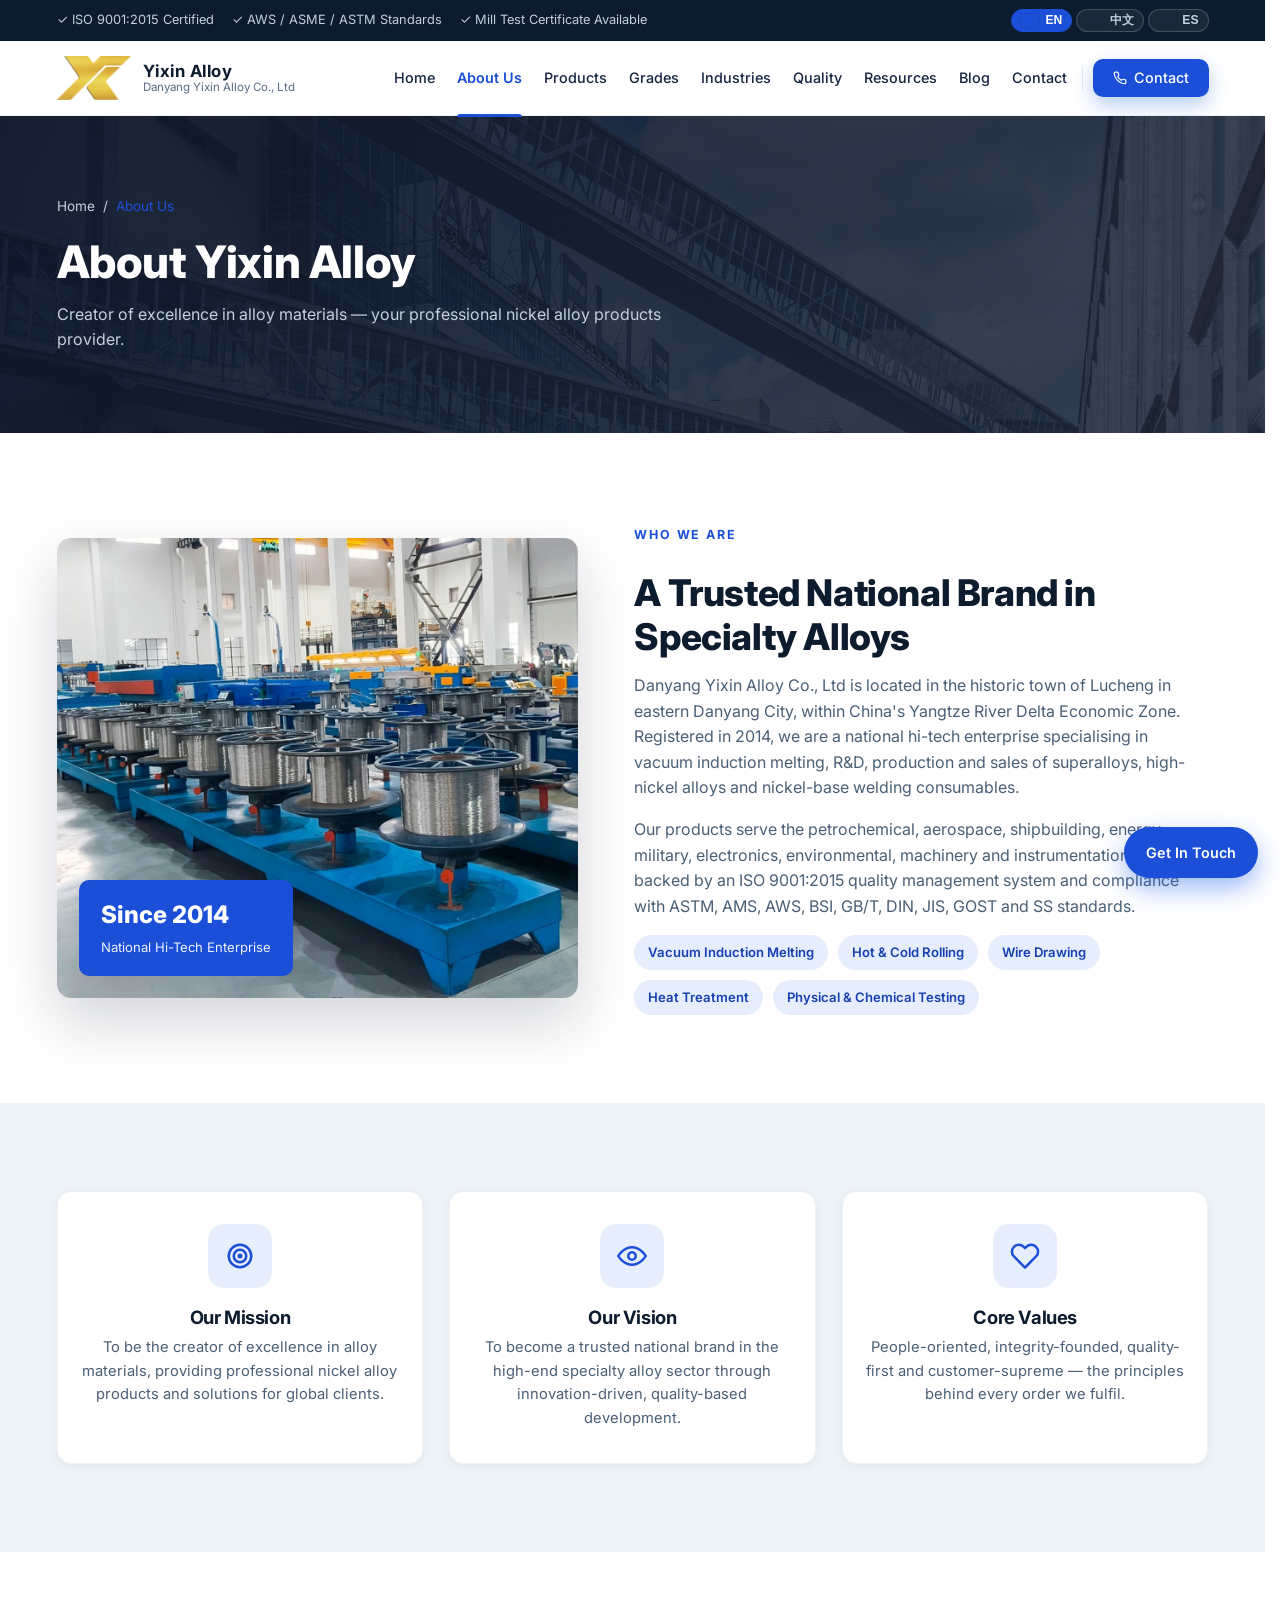
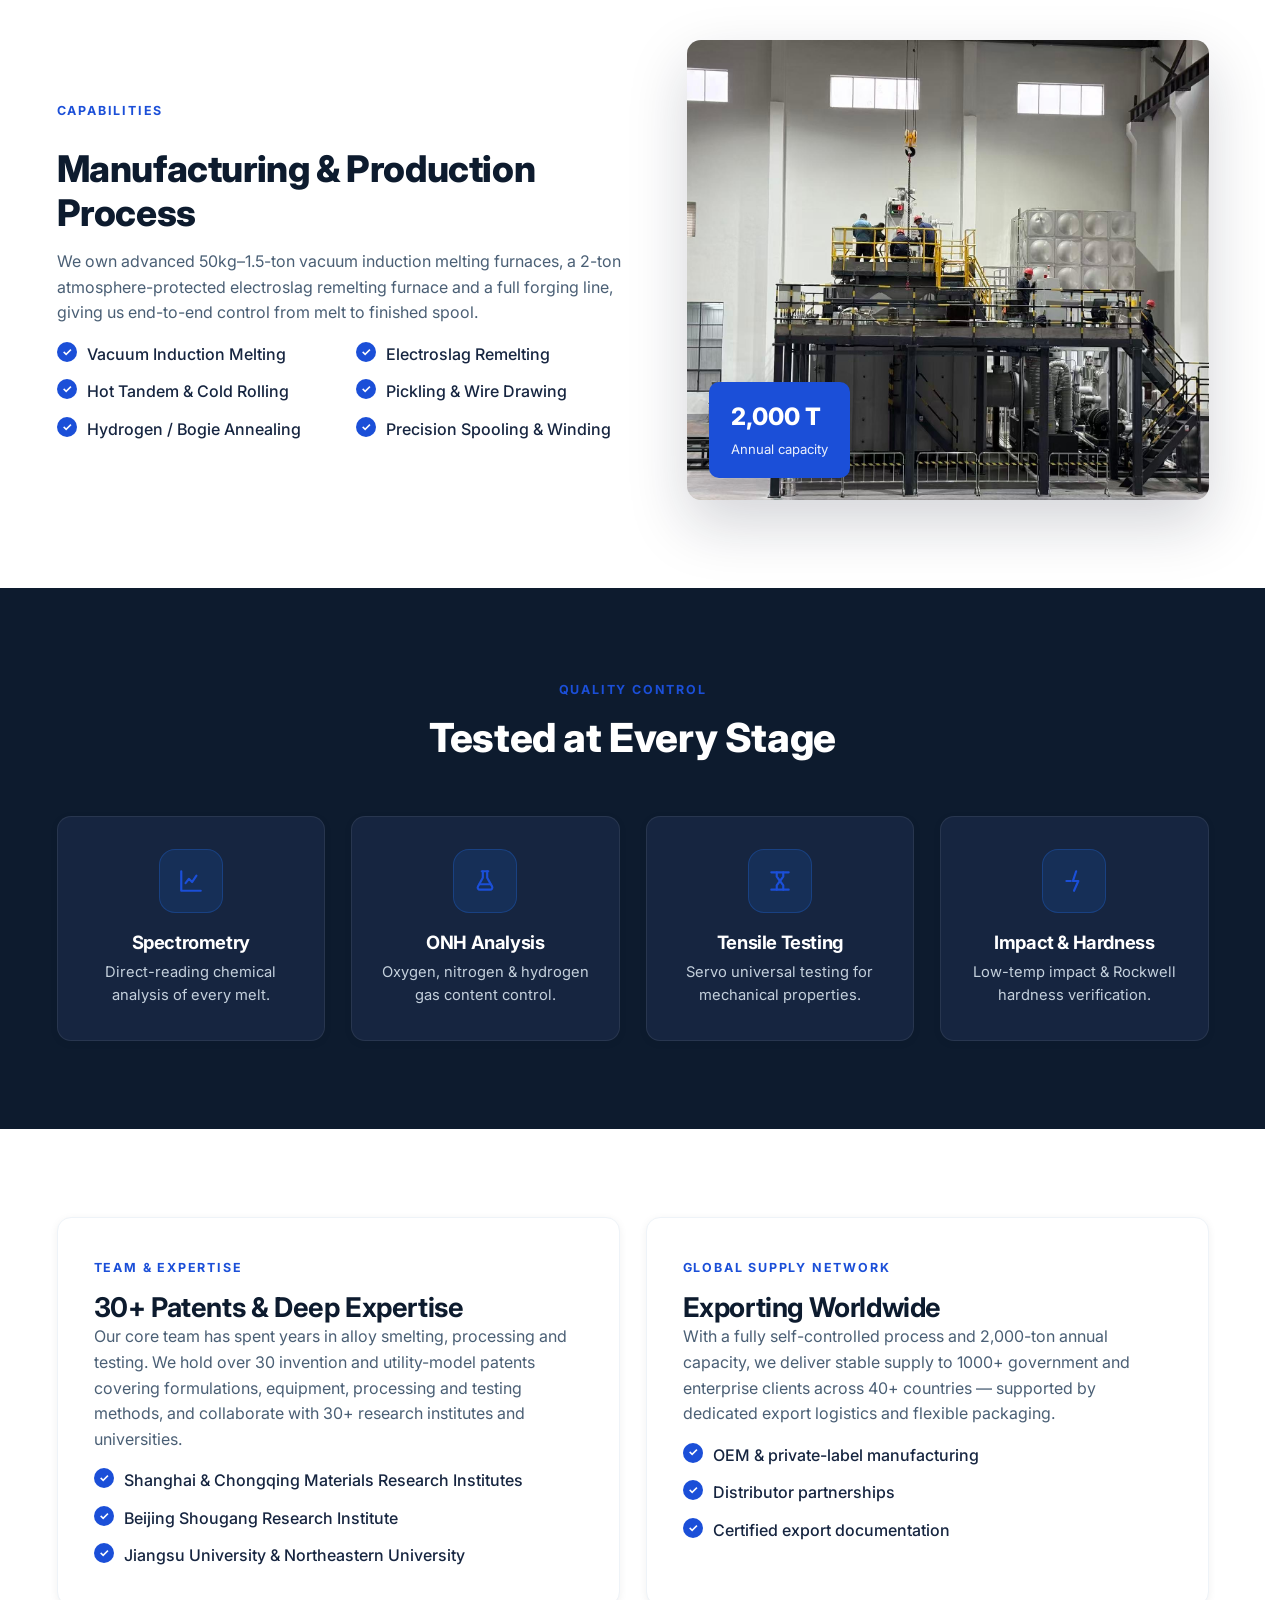
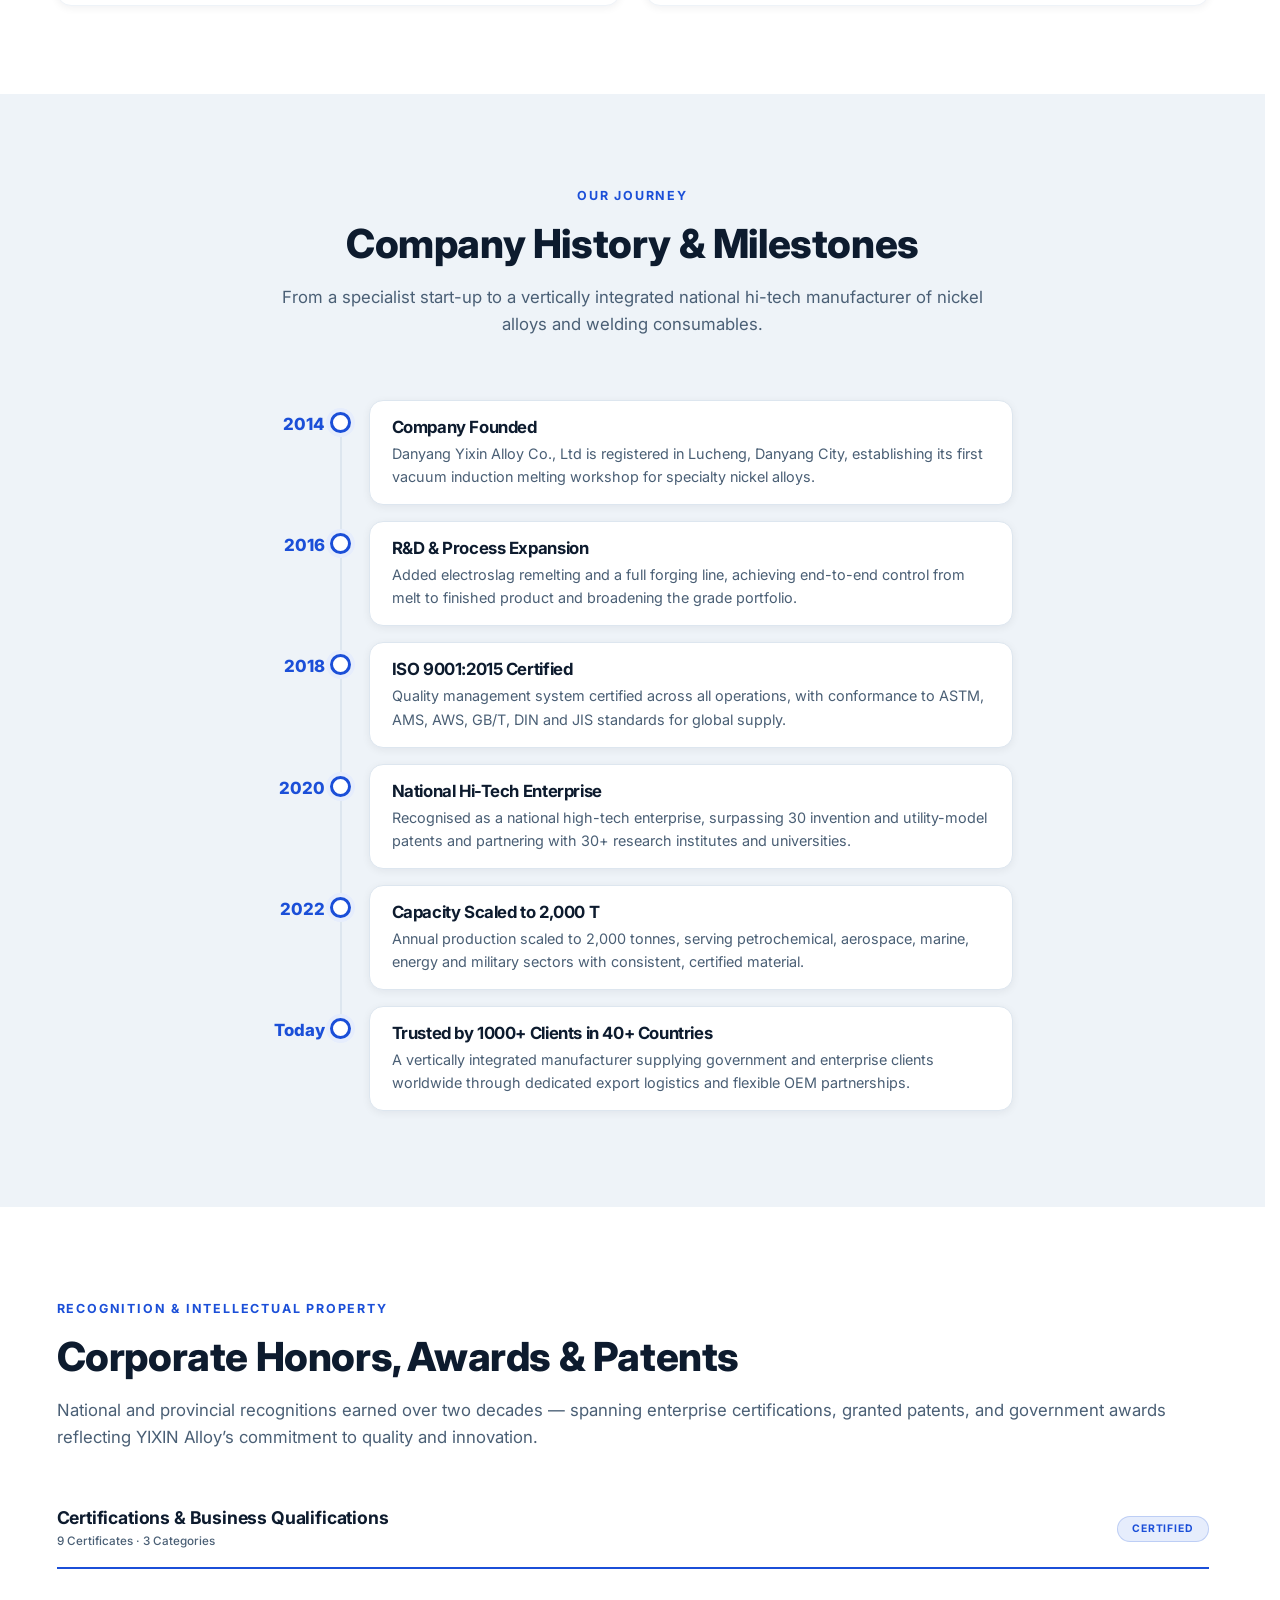
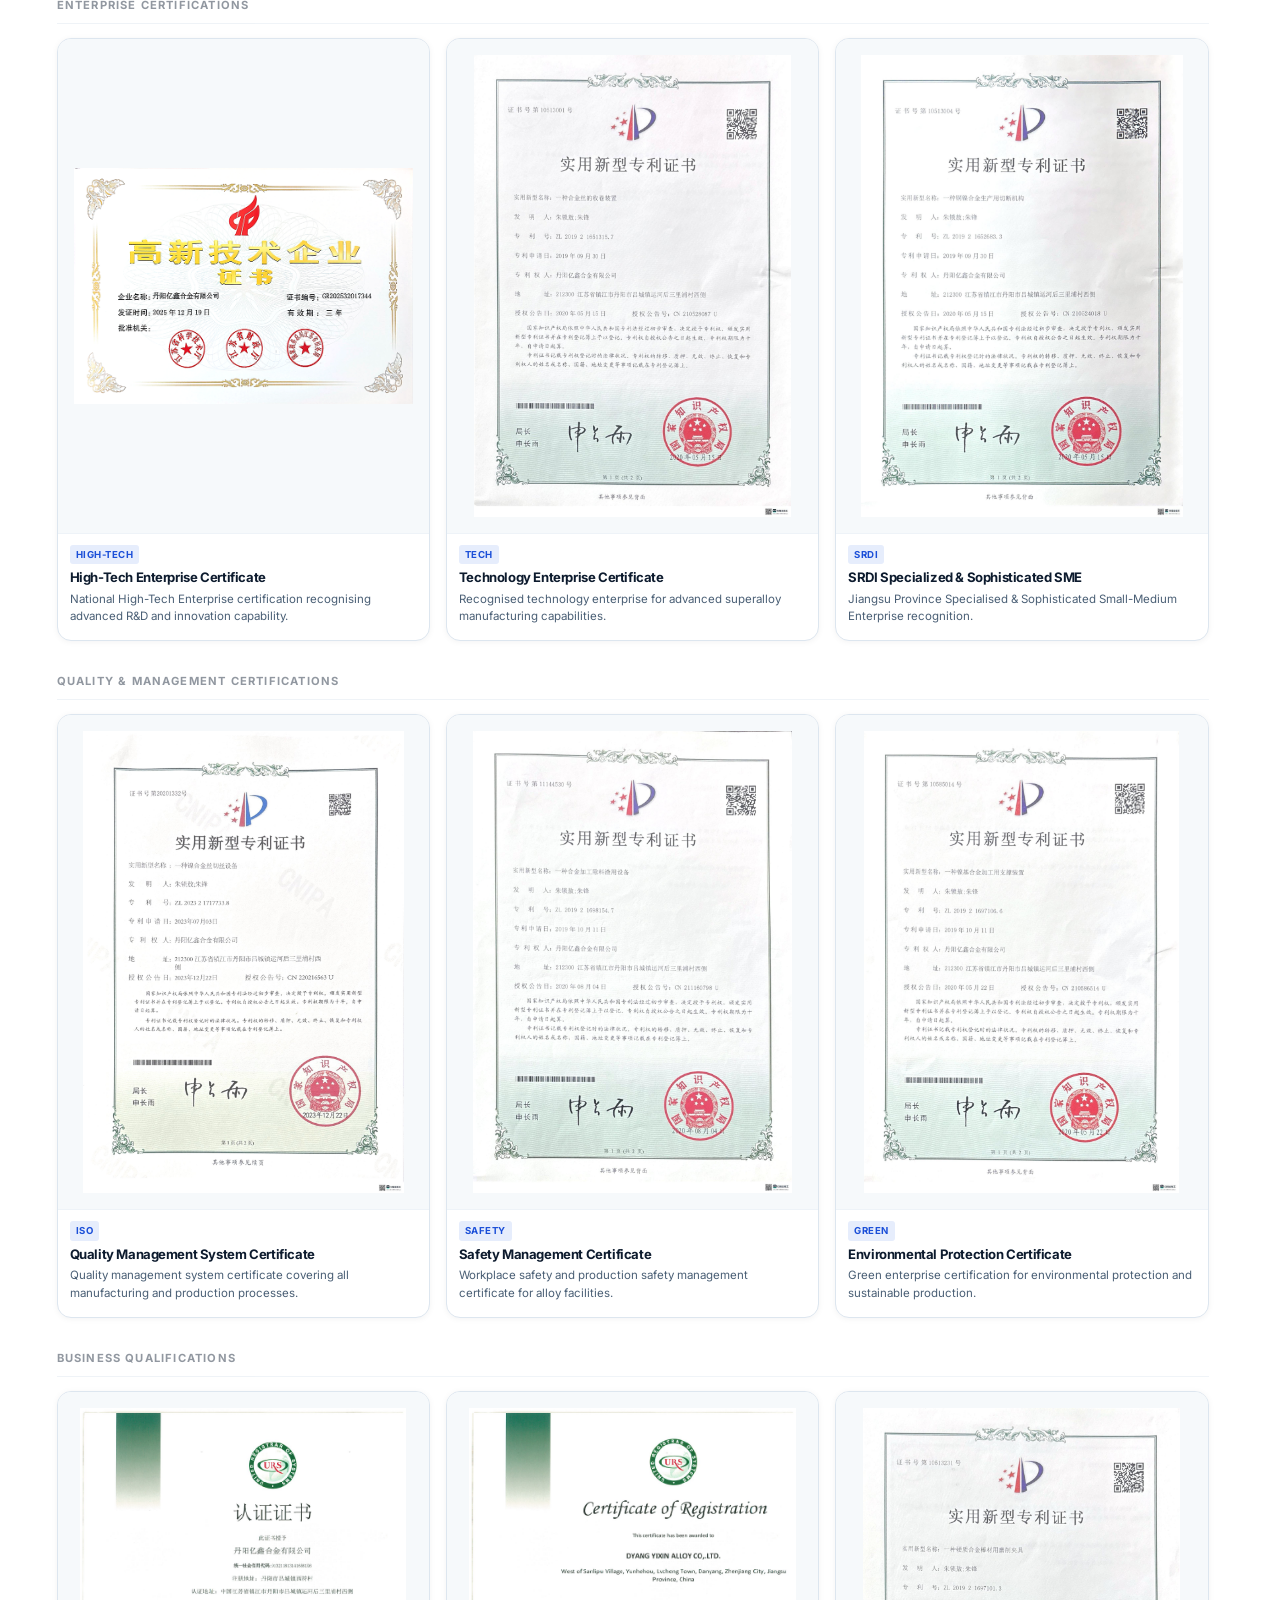
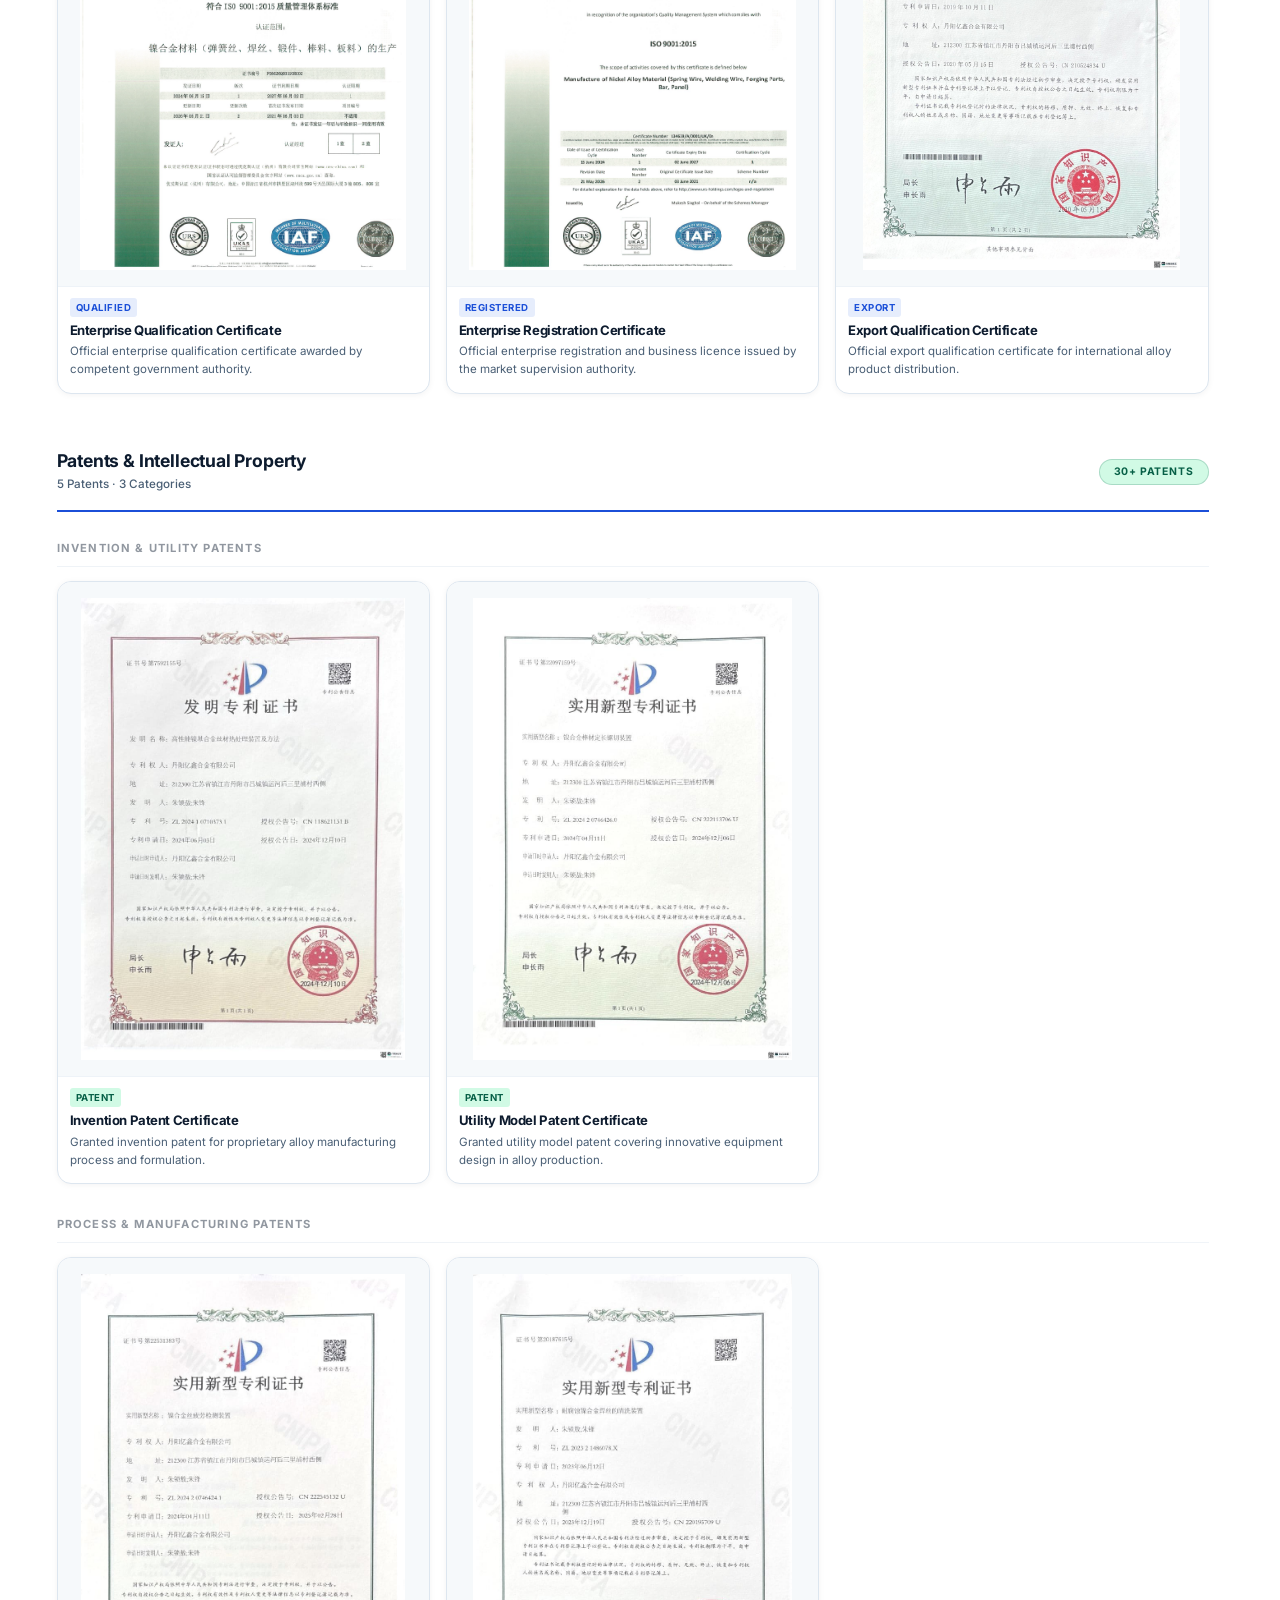
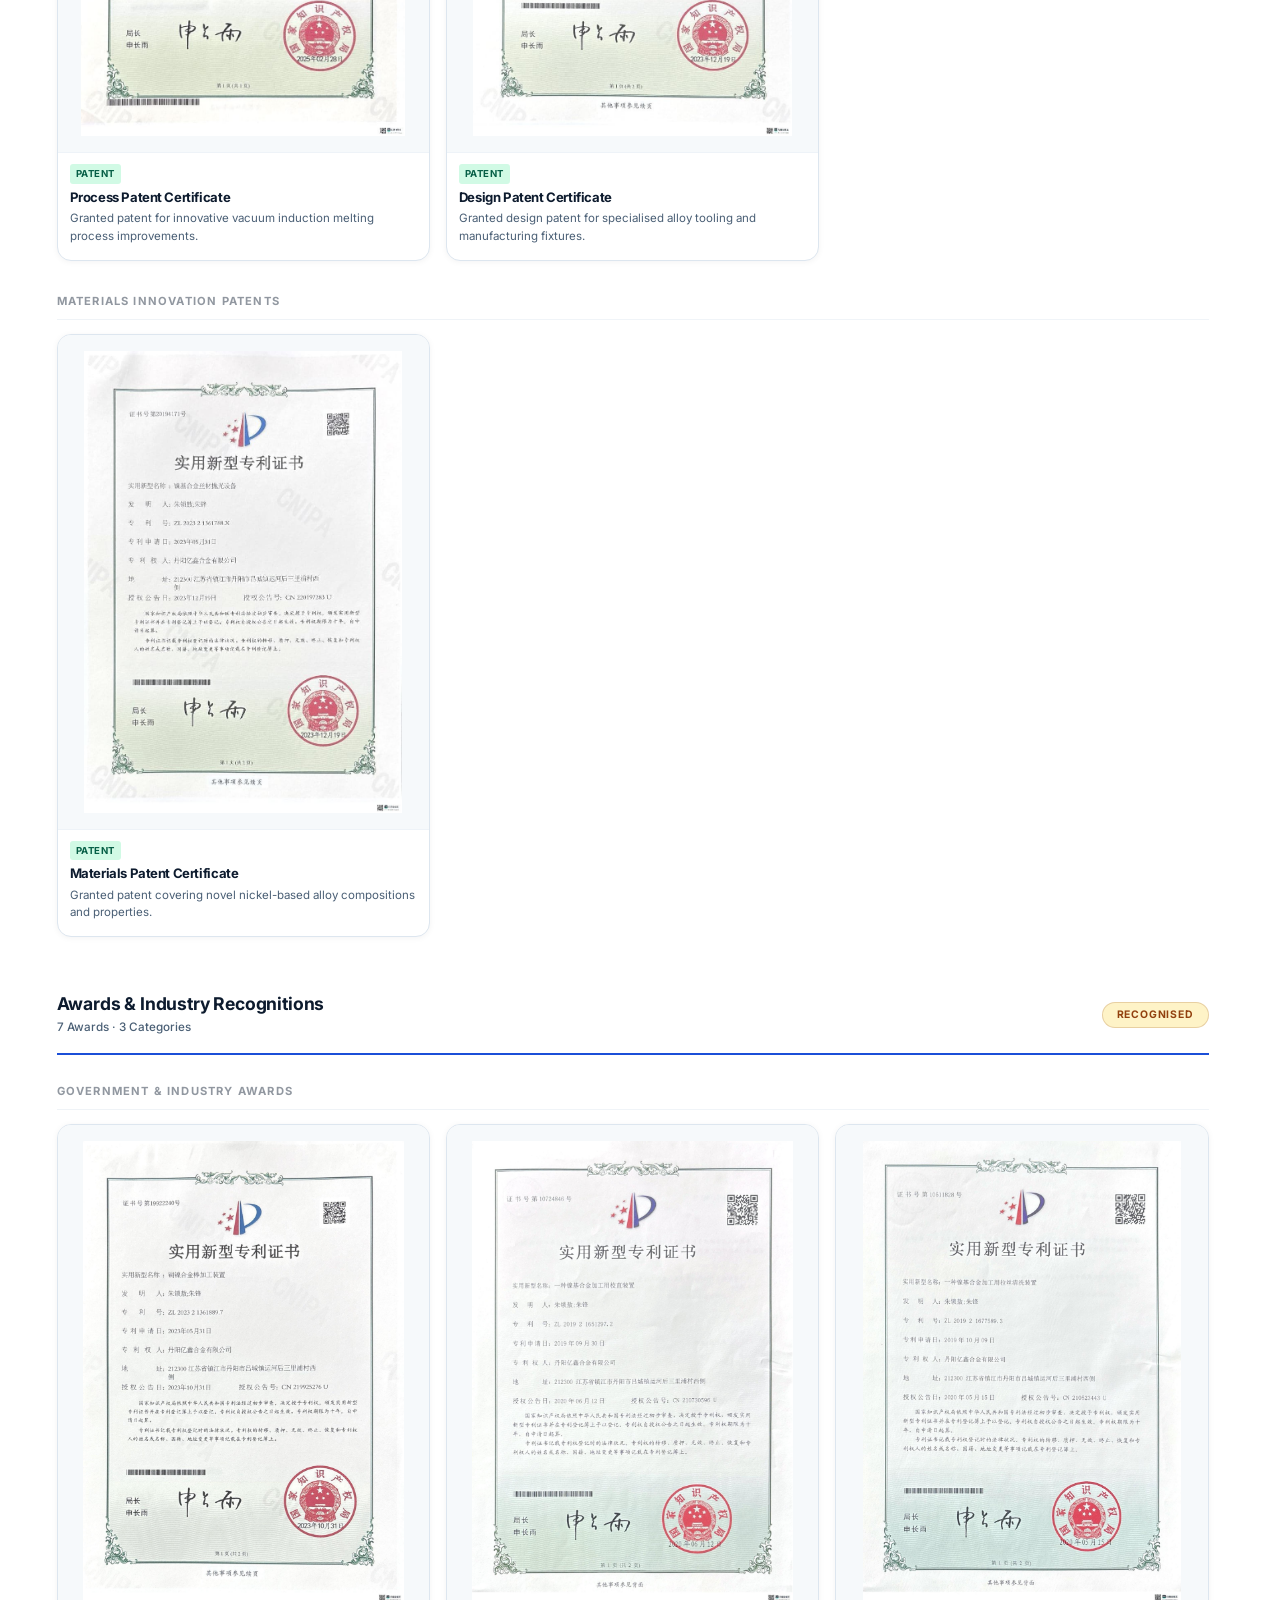
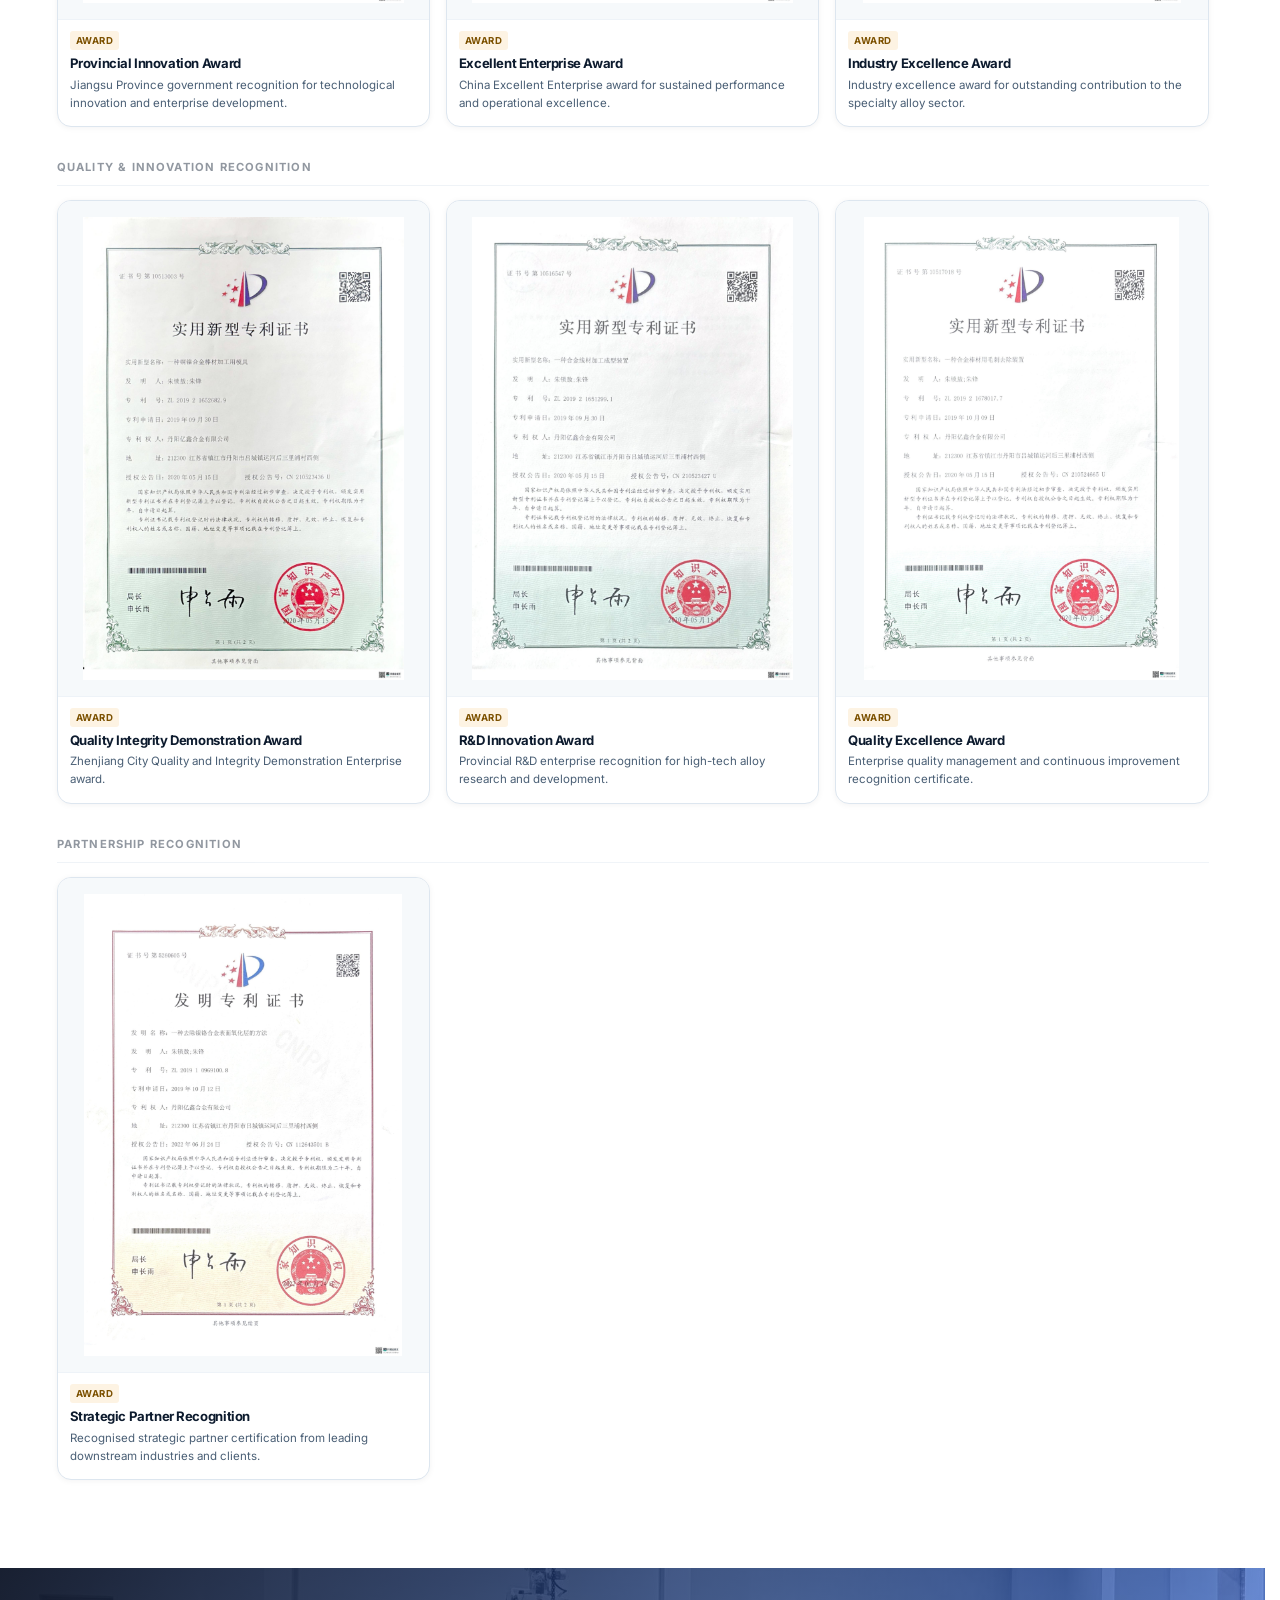
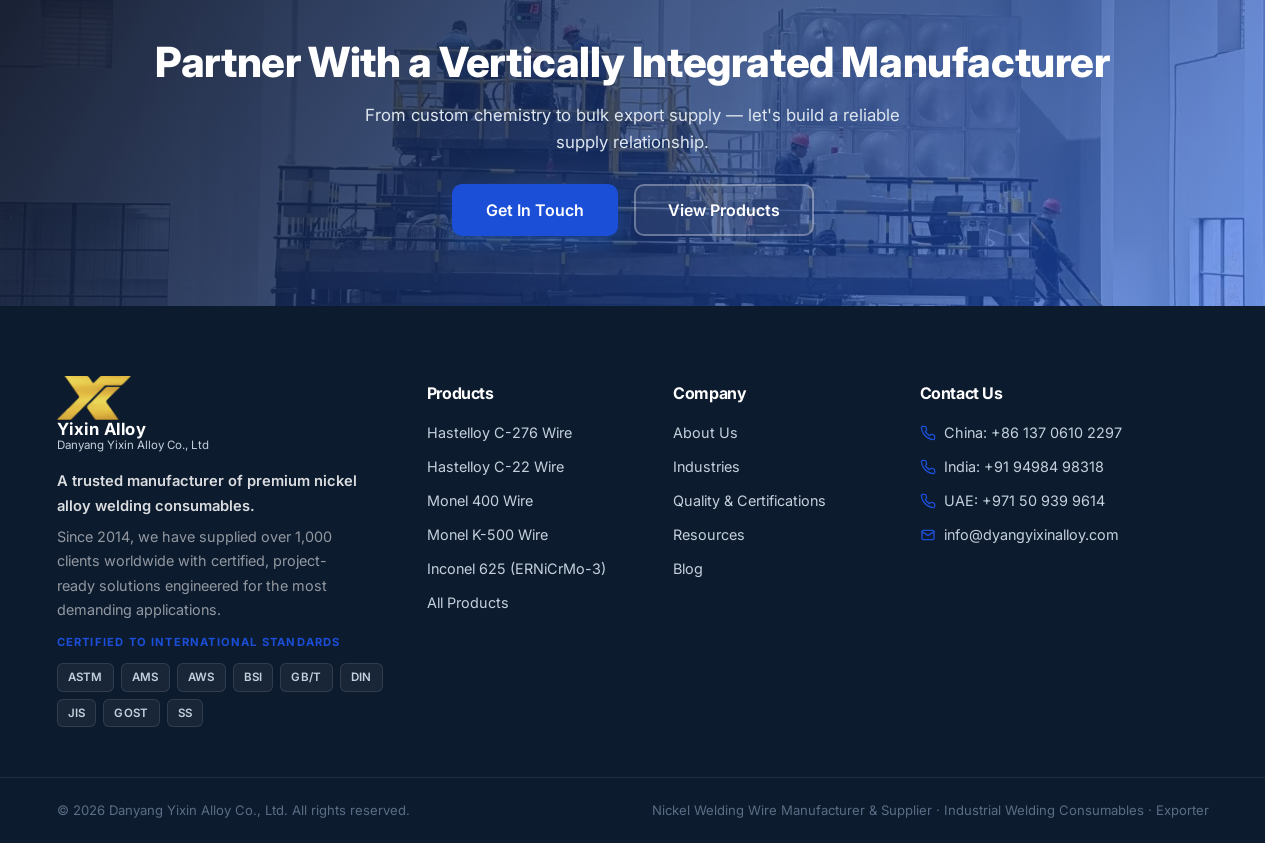
==== commit d60875e3: "Update latest changes" ====
--- a/about.html
+++ b/about.html
@@ -2,12 +2,12 @@
 <html lang="en">
 <head>
   <meta charset="UTF-8" />
-  <link rel="icon" type="image/svg+xml" href="assets/img/favicon.svg" />
-  <link rel="apple-touch-icon" href="assets/img/favicon.svg" />
+  <link rel="icon" href="assets/img/favicon.ico" />
+  <link rel="apple-touch-icon" href="assets/img/apple-touch-icon.png" />
   <meta name="viewport" content="width=device-width, initial-scale=1.0" />
   <title>About Us | Nickel Alloy Welding Wire Manufacturer | YIXIN Alloy</title>
   <meta name="description" content="About Danyang Yixin Alloy Co., Ltd — a national hi-tech nickel alloy manufacturer since 2014. Vacuum induction melting, R&D, quality control and a global supply network for nickel welding consumables." />
-  <link rel="canonical" href="https://www.yixinalloy.com/about.html" />
+  <link rel="canonical" href="https://www.dyangyixinalloy.com/about.html" />
   <meta name="robots" content="index, follow" />
   <meta name="author" content="Danyang Yixin Alloy Co., Ltd" />
   <meta name="theme-color" content="#0F172A" />
@@ -16,20 +16,20 @@
   <meta property="og:locale" content="en_US" />
   <meta property="og:title" content="About YIXIN Alloy | Nickel Alloy Welding Wire Manufacturer" />
   <meta property="og:description" content="A national hi-tech nickel alloy manufacturer since 2014 — vacuum induction melting, R&amp;D, quality control and a global supply network for nickel welding consumables." />
-  <meta property="og:url" content="https://www.yixinalloy.com/about.html" />
-  <meta property="og:image" content="https://www.yixinalloy.com/assets/img/nickel-welding-wire-manufacturer.jpg" />
+  <meta property="og:url" content="https://www.dyangyixinalloy.com/about.html" />
+  <meta property="og:image" content="https://www.dyangyixinalloy.com/assets/img/nickel-welding-wire-manufacturer.jpg" />
   <meta name="twitter:card" content="summary_large_image" />
   <meta name="twitter:title" content="About YIXIN Alloy | Nickel Alloy Welding Wire Manufacturer" />
   <meta name="twitter:description" content="National hi-tech nickel alloy manufacturer since 2014 with global supply network for nickel welding consumables." />
-  <meta name="twitter:image" content="https://www.yixinalloy.com/assets/img/nickel-welding-wire-manufacturer.jpg" />
+  <meta name="twitter:image" content="https://www.dyangyixinalloy.com/assets/img/nickel-welding-wire-manufacturer.jpg" />
   <link rel="preconnect" href="https://fonts.googleapis.com" />
   <link rel="preconnect" href="https://fonts.gstatic.com" crossorigin />
   <link href="https://fonts.googleapis.com/css2?family=Inter:wght@400;500;600;700;800&display=swap" rel="stylesheet" />
   <link rel="stylesheet" href="css/styles.css" />
   <script type="application/ld+json">
   {"@context":"https://schema.org","@type":"BreadcrumbList","itemListElement":[
-    {"@type":"ListItem","position":1,"name":"Home","item":"https://www.yixinalloy.com/"},
-    {"@type":"ListItem","position":2,"name":"About Us","item":"https://www.yixinalloy.com/about.html"}
+    {"@type":"ListItem","position":1,"name":"Home","item":"https://www.dyangyixinalloy.com/"},
+    {"@type":"ListItem","position":2,"name":"About Us","item":"https://www.dyangyixinalloy.com/about.html"}
   ]}
   </script>
 </head>
@@ -102,7 +102,7 @@
         </ul>
       </div>
       <div class="split__media">
-        <img src="assets/img/electroslag-remelting-furnace.png" alt="Electroslag remelting furnace" loading="lazy" />
+        <img src="assets/img/electroslag-remelting-furnace.jpg" alt="Electroslag remelting furnace" loading="lazy" />
         <div class="split__stat"><strong>2,000 T</strong><span>Annual capacity</span></div>
       </div>
     </div>
@@ -359,14 +359,14 @@
       <h2>Partner With a Vertically Integrated Manufacturer</h2>
       <p>From custom chemistry to bulk export supply — let's build a reliable supply relationship.</p>
       <div class="cta-banner__actions">
-        <a href="contact.html" class="btn btn--accent btn--lg">Request a Quote</a>
+        <a href="contact.html" class="btn btn--accent btn--lg">Get In Touch</a>
         <a href="products.html" class="btn btn--outline-light btn--lg">View Products</a>
       </div>
     </div>
   </section>
 
   <div id="site-footer"></div>
-  <a href="contact.html" class="floating-cta">Request a Quote</a>
+  <a href="contact.html" class="floating-cta">Get In Touch</a>
   <script src="js/i18n.js"></script>
   <script src="js/main.js"></script>
 </body>
--- a/css/styles.css
+++ b/css/styles.css
@@ -89,7 +89,12 @@
 .topbar__item--right { margin-left: auto; color: #fff; }
 
 /* ---------- Language switcher ---------- */
-.lang-switch { display: inline-flex; align-items: center; gap: 4px; }
+.lang-switch {
+  display: inline-flex;
+  align-items: center;
+  gap: 4px;
+  margin-left: auto;
+}
 .lang-opt {
   display: inline-flex; align-items: center; gap: 6px;
   padding: 4px 9px; border: 1px solid rgba(255,255,255,.18);
@@ -156,6 +161,18 @@
   background: var(--orange); border-radius: 3px 3px 0 0;
 }
 .nav__cta { color: #fff !important; margin-left: 26px; position: relative; }
+.nav__cta {
+  display: inline-flex;
+  align-items: center;
+  gap: 7px;
+}
+.nav__cta-icon {
+  width: 14px;
+  height: 14px;
+  display: inline-flex;
+  color: #fff;
+}
+.nav__cta-icon svg { width: 100%; height: 100%; }
 .nav__cta::before {
   content: ''; position: absolute; left: -13px; top: 50%; transform: translateY(-50%);
   width: 1px; height: 24px; background: var(--gray-200);
@@ -286,6 +303,9 @@
 .product-card h3 { font-size: 1.2rem; color: var(--navy); margin-bottom: 8px; }
 .product-card p { font-size: .92rem; color: var(--text-muted); flex: 1; }
 .product-card__foot { display: flex; align-items: center; justify-content: space-between; margin-top: 16px; }
+.form-spec-list { list-style: none; padding: 0; margin: 10px 0 0; }
+.form-spec-list li { font-size: .85rem; color: var(--clr-text-muted, #666); padding: 3px 0 3px 18px; position: relative; }
+.form-spec-list li::before { content: "✓"; position: absolute; left: 0; color: var(--clr-accent, #c8972b); font-size: .8rem; }
 .tag { font-size: .74rem; font-weight: 600; letter-spacing: .4px; color: var(--orange); background: var(--orange-light); padding: 6px 12px; border-radius: 50px; }
 
 /* Accent-topped category cards (home product range) */
@@ -624,6 +644,7 @@
   border: 2px solid transparent; border-radius: inherit;
   background: linear-gradient(135deg, var(--accent), var(--teal)) border-box;
   -webkit-mask: linear-gradient(#fff 0 0) padding-box, linear-gradient(#fff 0 0);
+  mask: linear-gradient(#fff 0 0) padding-box, linear-gradient(#fff 0 0);
   -webkit-mask-composite: xor; mask-composite: exclude; opacity: 0; transition: opacity .35s;
 }
 .cert-card:hover { transform: translateY(-6px); box-shadow: var(--shadow-md); border-color: transparent; }
@@ -1600,7 +1621,7 @@
   display: grid;
   grid-template-columns: 1fr 1fr;
   gap: 32px;
-  align-items: start;
+  align-items: stretch;
 }
 .chem-cert-layout__label {
   font-size: .72rem;
@@ -1613,24 +1634,115 @@
 .chem-cert-layout__certs {
   display: flex;
   flex-direction: column;
-  gap: 0;
+  height: 100%;
+}
+
+/* Professional ISO cert panel */
+.iso-cert-panel {
+  display: flex;
+  flex-direction: column;
+  border-radius: var(--radius-lg);
+  overflow: hidden;
+  border: 1px solid #d4dce8;
+  box-shadow: 0 4px 24px rgba(13,27,46,.10);
+  background: #fff;
+}
+.iso-cert-panel__img-wrap {
+  position: relative;
+  height: 180px;
+  overflow: hidden;
+  background: #f0f4f8;
+}
+.iso-cert-panel__img-wrap img {
+  width: 100%;
+  height: 100%;
+  object-fit: cover;
+  object-position: top center;
+  display: block;
+}
+.iso-cert-panel__zoom {
+  position: absolute;
+  top: 10px;
+  right: 10px;
+  background: rgba(255,255,255,.9);
+  border: 1px solid #d4dce8;
+  border-radius: 6px;
+  width: 32px;
+  height: 32px;
+  display: flex;
+  align-items: center;
+  justify-content: center;
+  color: var(--navy, #0d1b2e);
+  text-decoration: none;
+  transition: background .2s;
+}
+.iso-cert-panel__zoom:hover { background: #fff; }
+.iso-cert-panel__body {
+  padding: 20px 22px 22px;
+  border-top: 3px solid var(--accent, #c8972b);
+  background: #fff;
+}
+.iso-cert-panel__badge {
+  display: inline-block;
+  font-size: .7rem;
+  font-weight: 700;
+  text-transform: uppercase;
+  letter-spacing: .08em;
+  background: #d1fae5;
+  color: #065f46;
+  border-radius: 20px;
+  padding: 3px 10px;
+  margin-bottom: 10px;
+}
+.iso-cert-panel__title {
+  font-size: 1.15rem;
+  font-weight: 800;
+  color: var(--navy, #0d1b2e);
+  margin: 0 0 8px;
+}
+.iso-cert-panel__desc {
+  font-size: .875rem;
+  color: #4a5568;
+  line-height: 1.55;
+  margin: 0 0 14px;
+}
+.iso-cert-panel__list {
+  list-style: none;
+  padding: 0;
+  margin: 0;
+}
+.iso-cert-panel__list li {
+  font-size: .8rem;
+  color: #4a5568;
+  padding: 4px 0 4px 20px;
+  position: relative;
+}
+.iso-cert-panel__list li::before {
+  content: "✓";
+  position: absolute;
+  left: 0;
+  color: var(--accent, #c8972b);
+  font-weight: 700;
 }
 
 /* cert-img-grid side panel (3-up in composition section) */
 .cert-img-grid--side {
   display: grid;
-  grid-template-columns: repeat(3, 1fr);
+  grid-template-columns: 1fr;
   gap: 12px;
+  max-width: 340px;
+  margin: 0 auto;
 }
 .cert-img-grid--side .cert-img-card {
   width: auto;
 }
 .cert-img-grid--side .cert-img-card__frame {
   aspect-ratio: 3/4;
-}
-.cert-img-grid--side .cert-img-card__info h3 { font-size: .8rem; }
-.cert-img-grid--side .cert-img-card__info p  { font-size: .7rem; }
-.cert-img-grid--side .cert-img-card__info    { padding: 10px 12px 12px; }
+  min-height: 320px;
+}
+.cert-img-grid--side .cert-img-card__info h3 { font-size: 1rem; }
+.cert-img-grid--side .cert-img-card__info p  { font-size: .85rem; }
+.cert-img-grid--side .cert-img-card__info    { padding: 14px 16px 16px; }
 .cert-panel-viewall {
   display: block;
   font-size: .78rem;
@@ -1648,7 +1760,7 @@
 }
 
 /* ---------- Family cards (alloy families + grade chips) ---------- */
-.family-grid { display: grid; grid-template-columns: repeat(auto-fit, minmax(min(100%, 330px), 1fr)); gap: 26px; }
+.family-grid { display: grid; grid-template-columns: repeat(auto-fit, minmax(min(100%, 360px), 1fr)); gap: 26px; align-items: start; }
 .family-card {
   position: relative; background: #fff; border: 1px solid var(--gray-200); border-radius: var(--radius-lg);
   overflow: hidden; box-shadow: var(--shadow-sm); display: flex; flex-direction: column;
@@ -1752,7 +1864,7 @@
 .cta-banner::before {
   content: ''; position: absolute; inset: 0;
   background: linear-gradient(120deg, rgba(15,23,42,.94), rgba(37,99,235,.6)),
-              url('../assets/img/electroslag-remelting-furnace.png') center/cover no-repeat; z-index: 0;
+              url('../assets/img/electroslag-remelting-furnace.jpg') center/cover no-repeat; z-index: 0;
 }
 .cta-banner__inner { position: relative; z-index: 1; text-align: center; padding-block: 70px; }
 .cta-banner h2 { font-size: clamp(1.8rem, 3.4vw, 2.6rem); font-weight: 800; margin-bottom: 14px; }
@@ -1841,11 +1953,31 @@
   color: #fff; border-radius: var(--radius-lg); padding: 38px 34px;
   box-shadow: var(--shadow-md);
 }
+.contact-office { display: flex; }
+.contact-office .contact-info-card {
+  width: 100%;
+  height: 100%;
+  min-height: 540px;
+  display: flex;
+  flex-direction: column;
+}
 .contact-info-card::before {
   content: ""; position: absolute; top: -60px; right: -60px;
   width: 200px; height: 200px; border-radius: 50%;
   background: radial-gradient(circle, rgba(30,102,208,.35) 0%, transparent 70%);
   pointer-events: none;
+}
+.contact-office__title {
+  display: flex;
+  align-items: center;
+  gap: 10px;
+}
+.contact-flag {
+  width: 22px;
+  height: 15px;
+  border-radius: 2px;
+  object-fit: cover;
+  box-shadow: 0 0 0 1px rgba(255,255,255,.2);
 }
 .contact-info-card__eyebrow {
   position: relative; display: inline-block; font-size: .74rem; font-weight: 700;
@@ -1933,6 +2065,29 @@
 .footer__col a { display: block; font-size: .9rem; margin-bottom: 11px; color: var(--gray-300); transition: color .2s, padding-left .2s; }
 .footer__col a:hover { color: var(--orange); padding-left: 4px; }
 .footer__col p { font-size: .9rem; margin-bottom: 11px; }
+.footer__contact-col a {
+  display: flex;
+  align-items: center;
+  gap: 8px;
+  font-size: .9rem;
+  color: var(--gray-300);
+  margin-bottom: 11px;
+  transition: color .2s;
+}
+.footer__contact-col a:hover {
+  color: var(--orange);
+  padding-left: 0;
+}
+.fc-icon {
+  width: 16px;
+  height: 16px;
+  flex: 0 0 16px;
+  color: var(--accent);
+  display: flex;
+  align-items: center;
+  justify-content: center;
+}
+.fc-icon svg { width: 100%; height: 100%; }
 /* Contact list */
 .fct-list { list-style: none; margin: 0; padding: 0; }
 .fct-list__item {
@@ -1953,6 +2108,149 @@
   transition: color .2s;
 }
 .fct-list__item a:hover { color: #fff; padding-left: 0; }
+.footer__contact-intro {
+  color: rgba(255,255,255,.58);
+  font-size: .88rem;
+  line-height: 1.55;
+  margin: 0 0 12px;
+}
+.footer-contact-pro {
+  display: grid;
+  gap: 10px;
+}
+.footer-contact-pro__item {
+  border: 1px solid rgba(255,255,255,.12);
+  background: linear-gradient(180deg, rgba(255,255,255,.05), rgba(255,255,255,.02));
+  border-radius: 10px;
+  padding: 12px 14px;
+}
+.footer-contact-pro__title {
+  display: flex;
+  align-items: center;
+  gap: 8px;
+  margin-bottom: 7px;
+}
+.footer-contact-pro__code {
+  display: inline-flex;
+  align-items: center;
+  justify-content: center;
+  min-width: 34px;
+  height: 20px;
+  padding: 0 6px;
+  border-radius: 999px;
+  font-size: .64rem;
+  font-weight: 700;
+  letter-spacing: .5px;
+  color: #fff;
+  background: var(--accent);
+}
+.footer-contact-pro__title strong {
+  color: #fff;
+  font-size: .9rem;
+  letter-spacing: .2px;
+  font-weight: 700;
+}
+.footer-contact-pro__phone {
+  display: inline-block;
+  color: #dbe7fb;
+  font-size: .9rem;
+  font-weight: 600;
+  margin-bottom: 5px;
+}
+.footer-contact-pro__phone:hover {
+  color: #fff;
+}
+.footer-contact-pro__addr {
+  margin: 0;
+  color: var(--gray-300);
+  font-size: .84rem;
+  line-height: 1.45;
+}
+.footer-contact-simple {
+  display: grid;
+  gap: 12px;
+}
+.footer-contact-simple__item {
+  border: 1px solid rgba(255,255,255,.1);
+  border-radius: 10px;
+  background: rgba(255,255,255,.03);
+  padding: 12px 14px;
+  display: flex;
+  flex-direction: column;
+  gap: 4px;
+}
+.footer-contact-simple__item strong {
+  color: #fff;
+  font-size: .88rem;
+  text-transform: uppercase;
+  letter-spacing: .35px;
+}
+.footer-contact-simple__item a,
+.footer-contact-simple__item span {
+  color: var(--gray-300);
+  font-size: .88rem;
+  line-height: 1.45;
+}
+.footer-contact-simple__item a:hover {
+  color: #fff;
+}
+.fct-offices {
+  display: grid;
+  grid-template-columns: 1fr;
+  gap: 10px;
+}
+.fct-office {
+  border: 1px solid rgba(255,255,255,.1);
+  background: rgba(255,255,255,.03);
+  border-radius: 10px;
+  padding: 12px;
+  min-height: 128px;
+  display: flex;
+  flex-direction: column;
+  justify-content: flex-start;
+}
+.fct-office__head {
+  display: flex;
+  align-items: center;
+  gap: 8px;
+  margin-bottom: 10px;
+  padding-bottom: 8px;
+  border-bottom: 1px solid rgba(255,255,255,.08);
+}
+.fct-office__head strong {
+  color: #fff;
+  font-size: .92rem;
+  letter-spacing: .45px;
+  text-transform: uppercase;
+}
+.fct-office__row {
+  display: grid;
+  grid-template-columns: 62px 1fr;
+  gap: 8px;
+  align-items: start;
+  margin-bottom: 6px;
+}
+.fct-office__row:last-child { margin-bottom: 0; }
+.fct-office__label {
+  color: rgba(255,255,255,.5);
+  font-size: .76rem;
+  letter-spacing: .35px;
+  text-transform: uppercase;
+  font-weight: 600;
+  line-height: 1.45;
+}
+.fct-office__line {
+  color: var(--gray-300);
+  font-size: .88rem;
+  line-height: 1.4;
+  display: block;
+}
+.fct-office a.fct-office__line:hover {
+  color: #fff;
+}
+.fct-office__line--addr {
+  margin-top: 0;
+}
 .footer__cta { display: inline-flex; margin-top: 14px; }
 .footer__social { display: flex; gap: 12px; margin-top: 16px; align-items: center; position: relative; }
 .footer__social a { width: 38px; height: 38px; border-radius: 10px; background: rgba(255,255,255,.06); display: grid; place-items: center; color: #fff; transition: background .2s, transform .2s; }
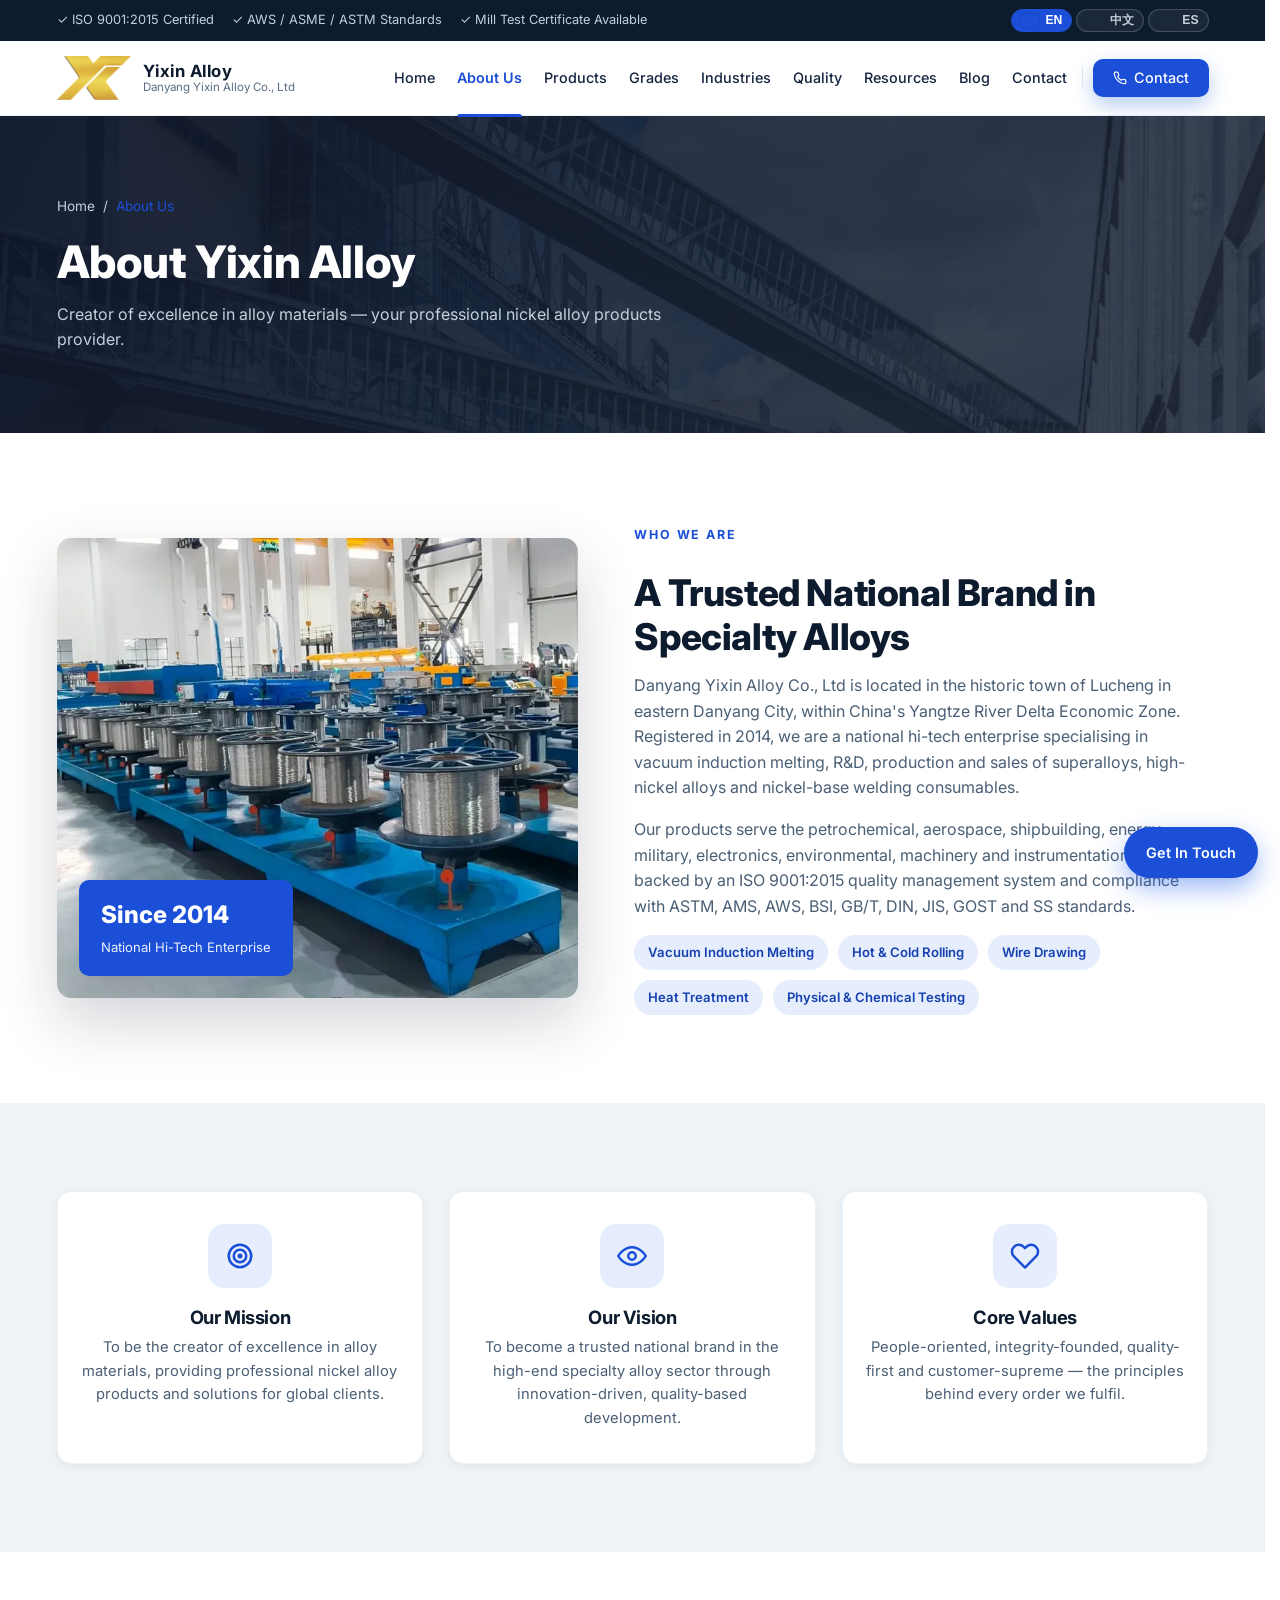
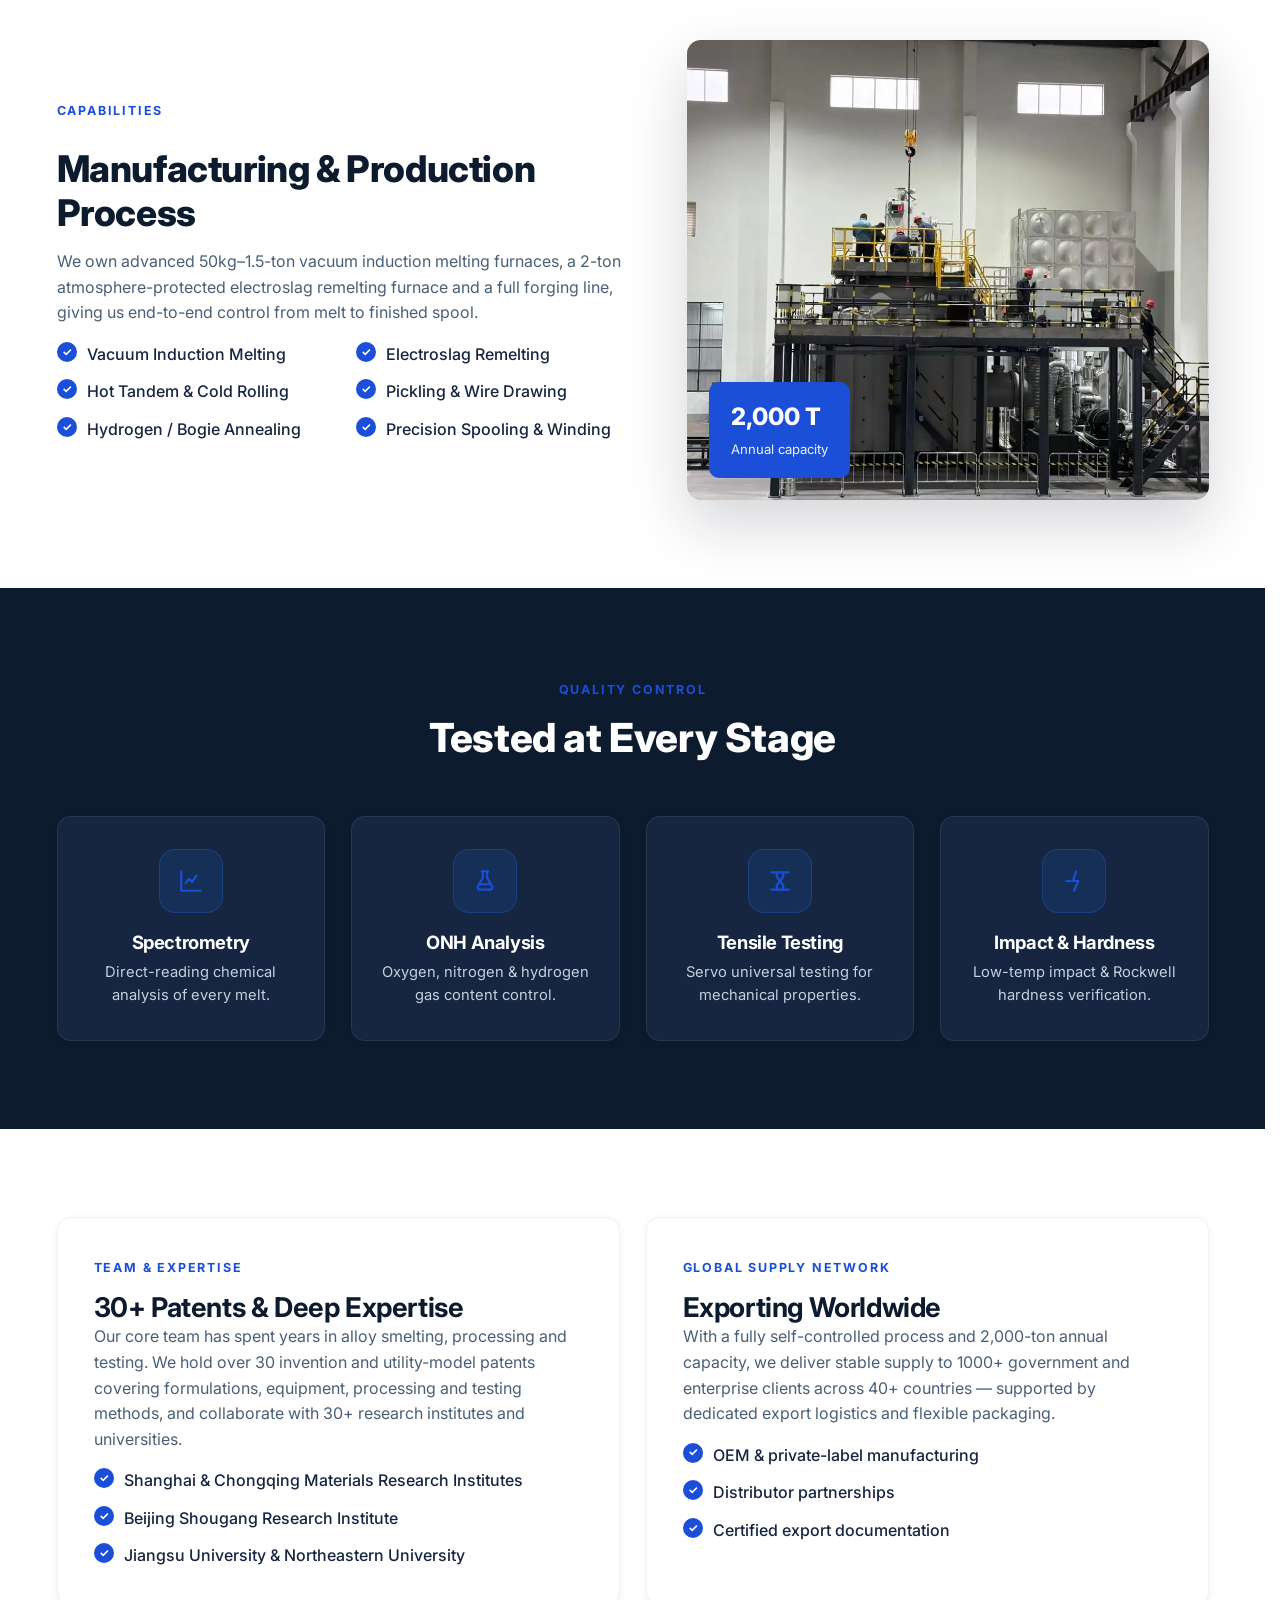
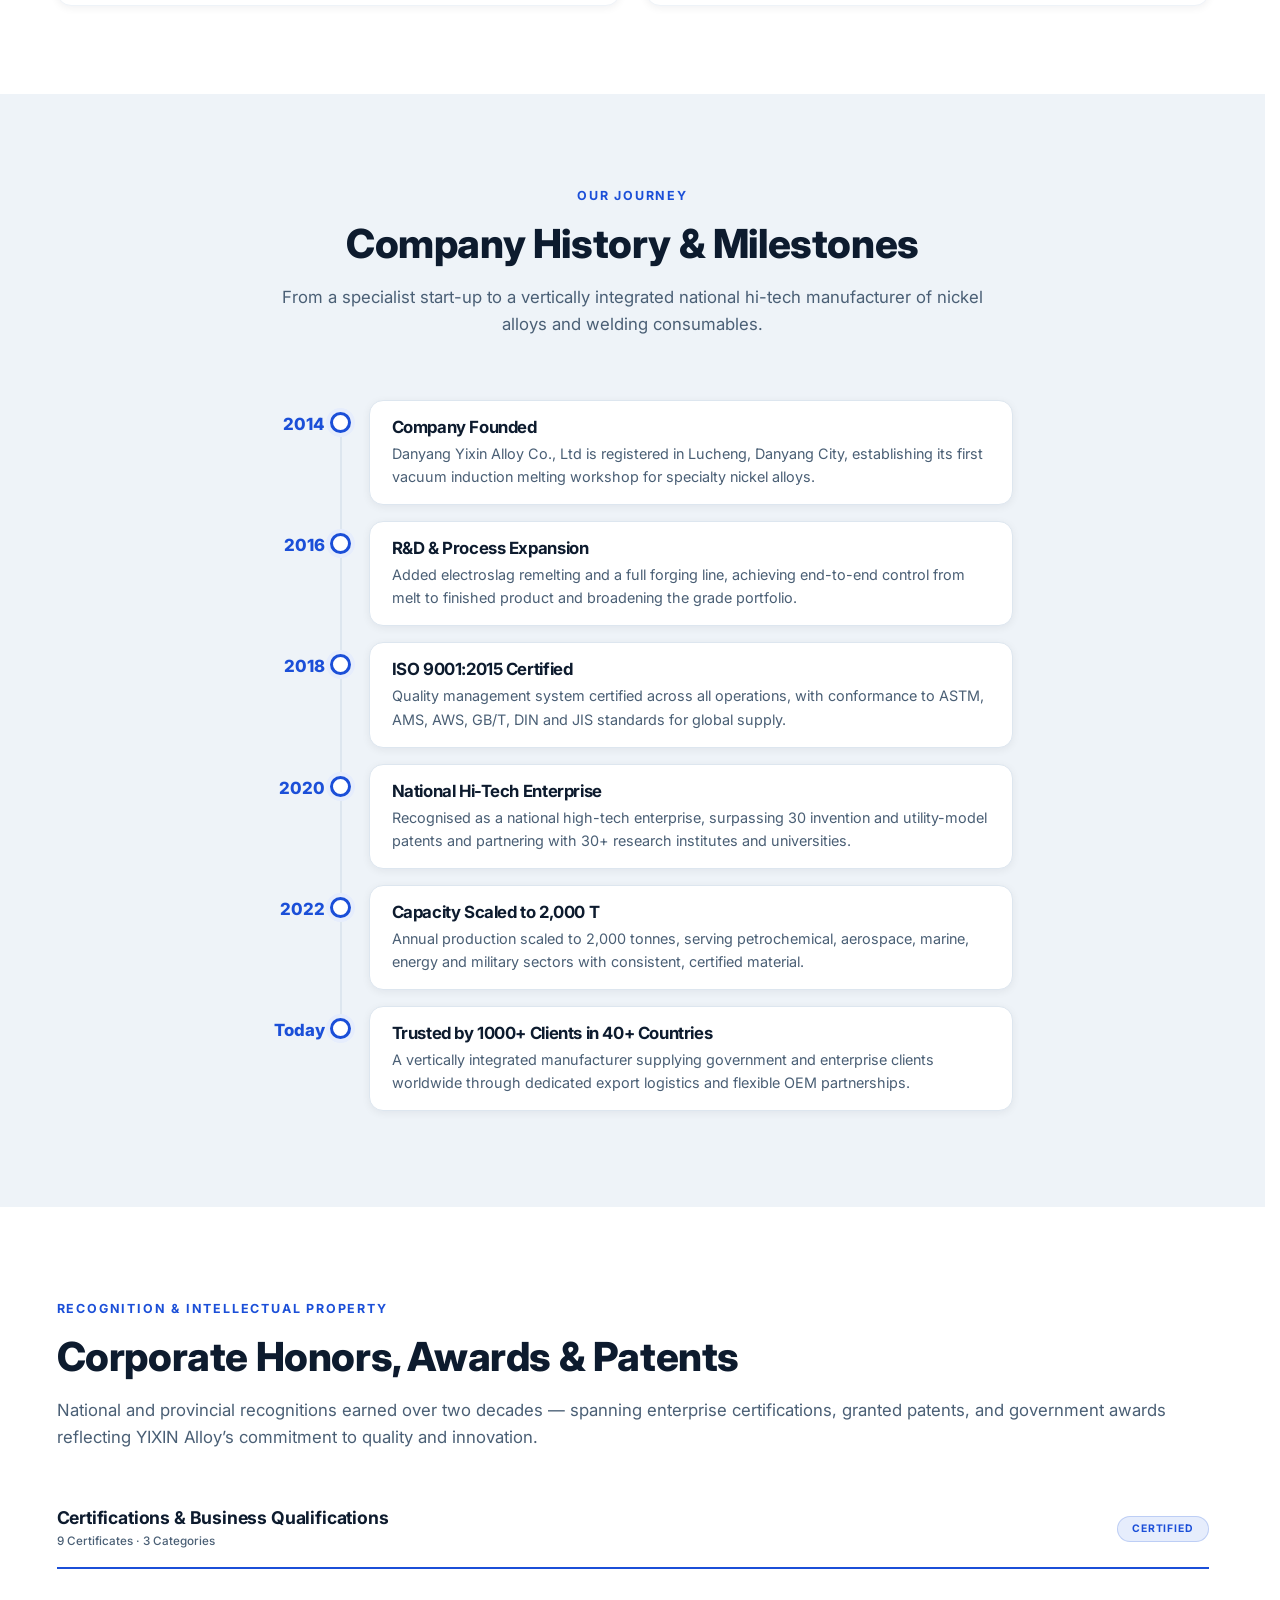
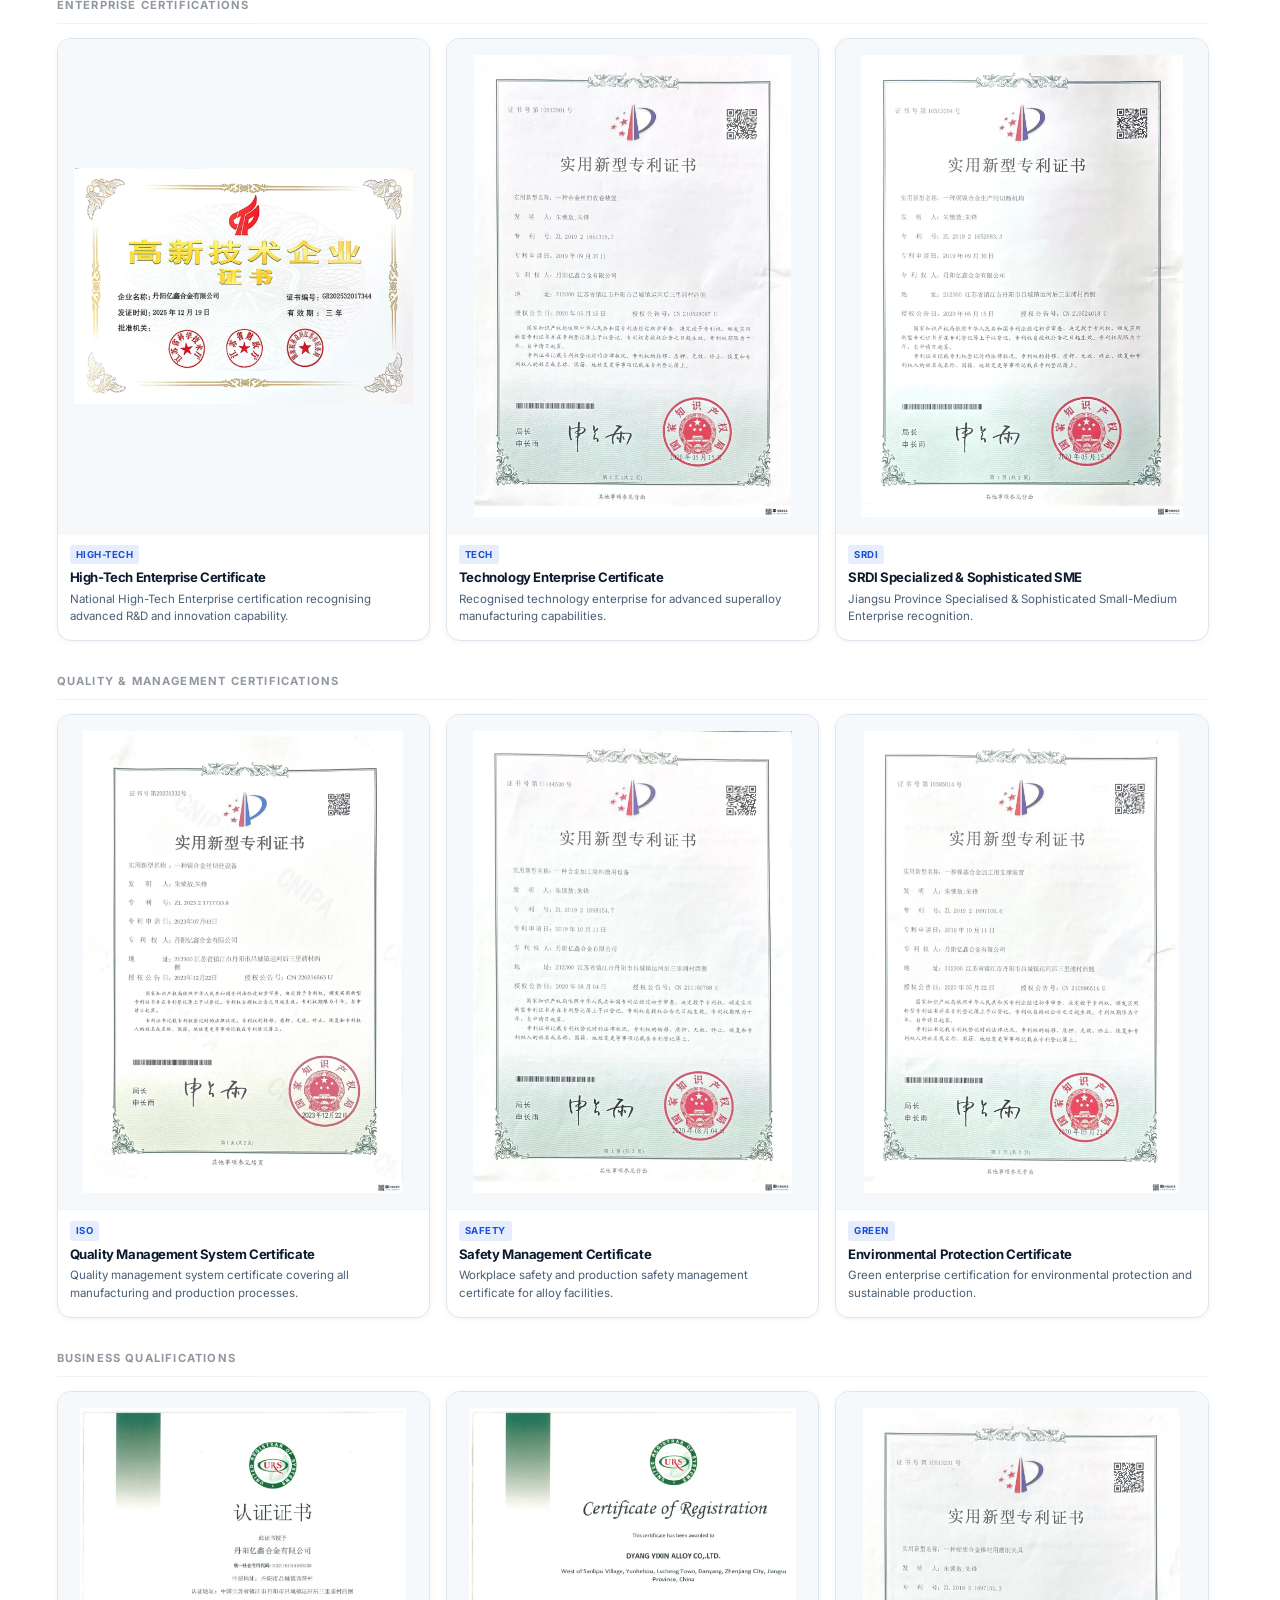
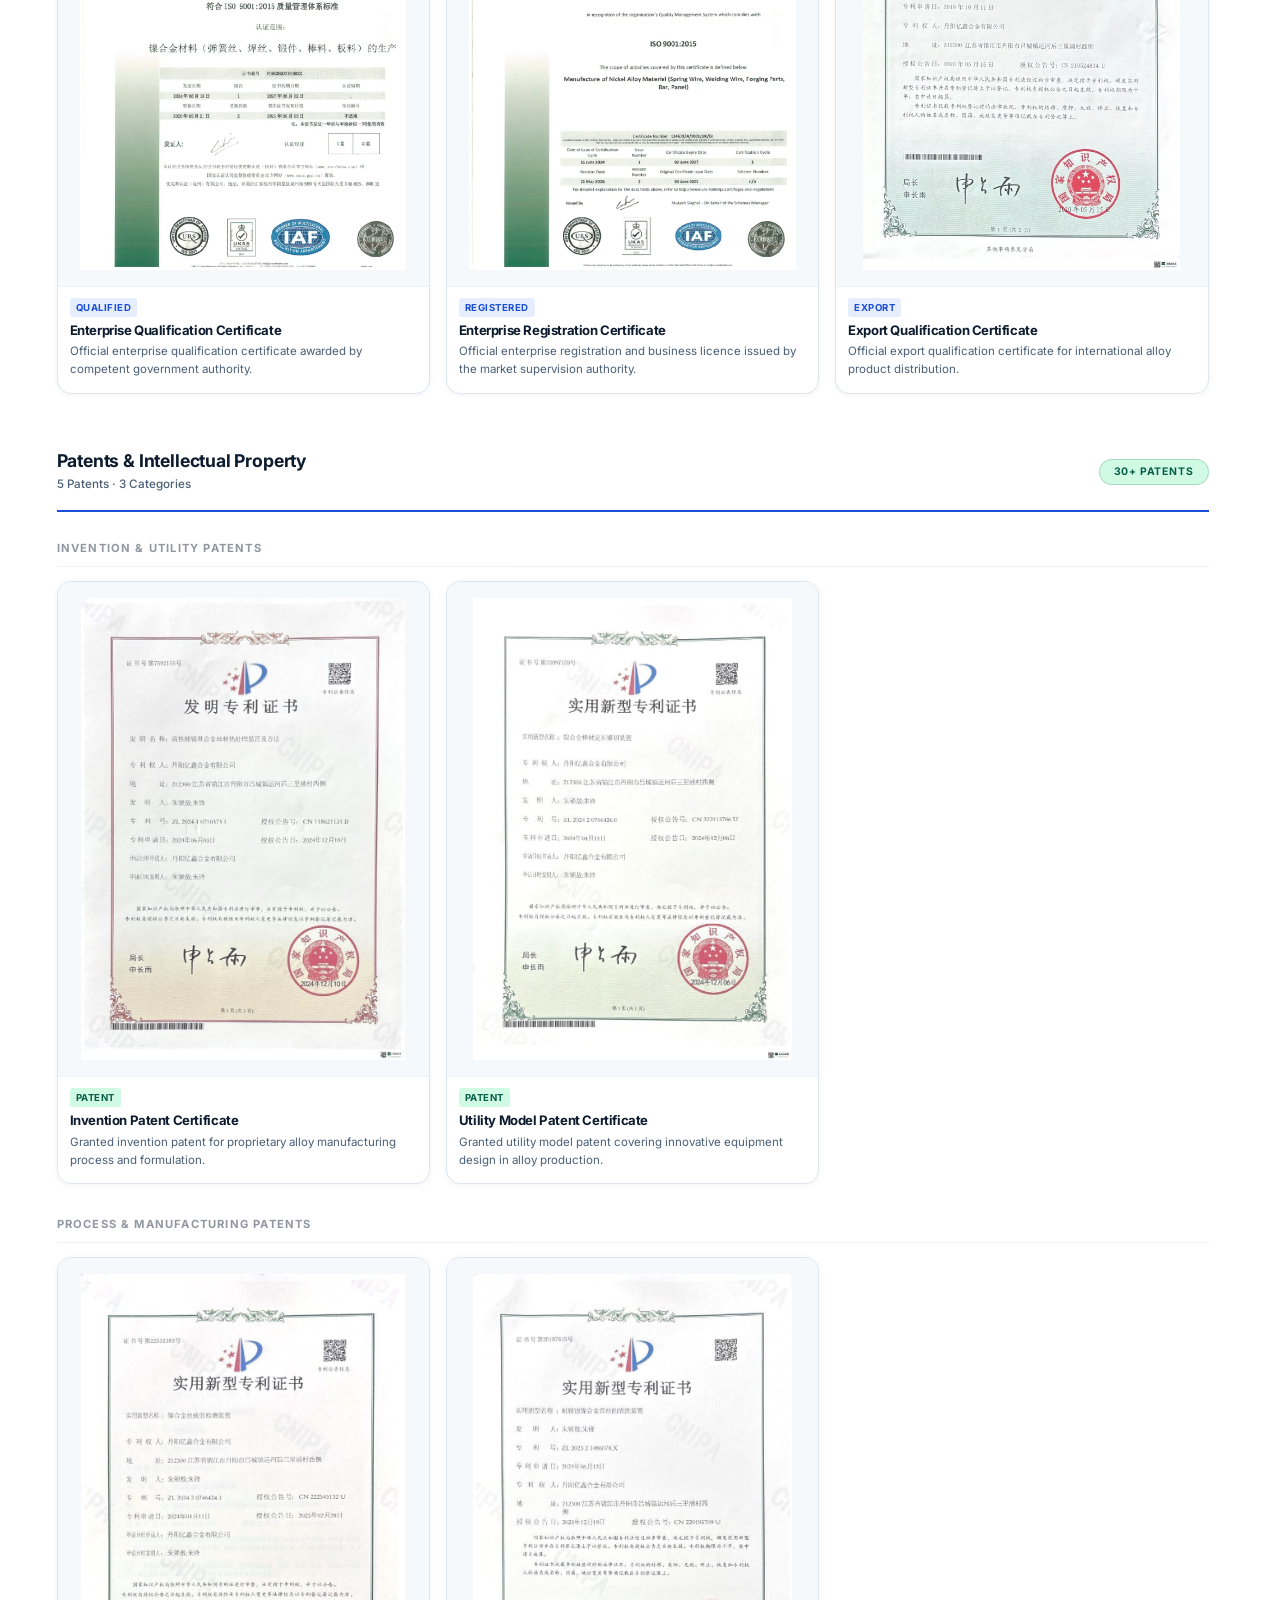
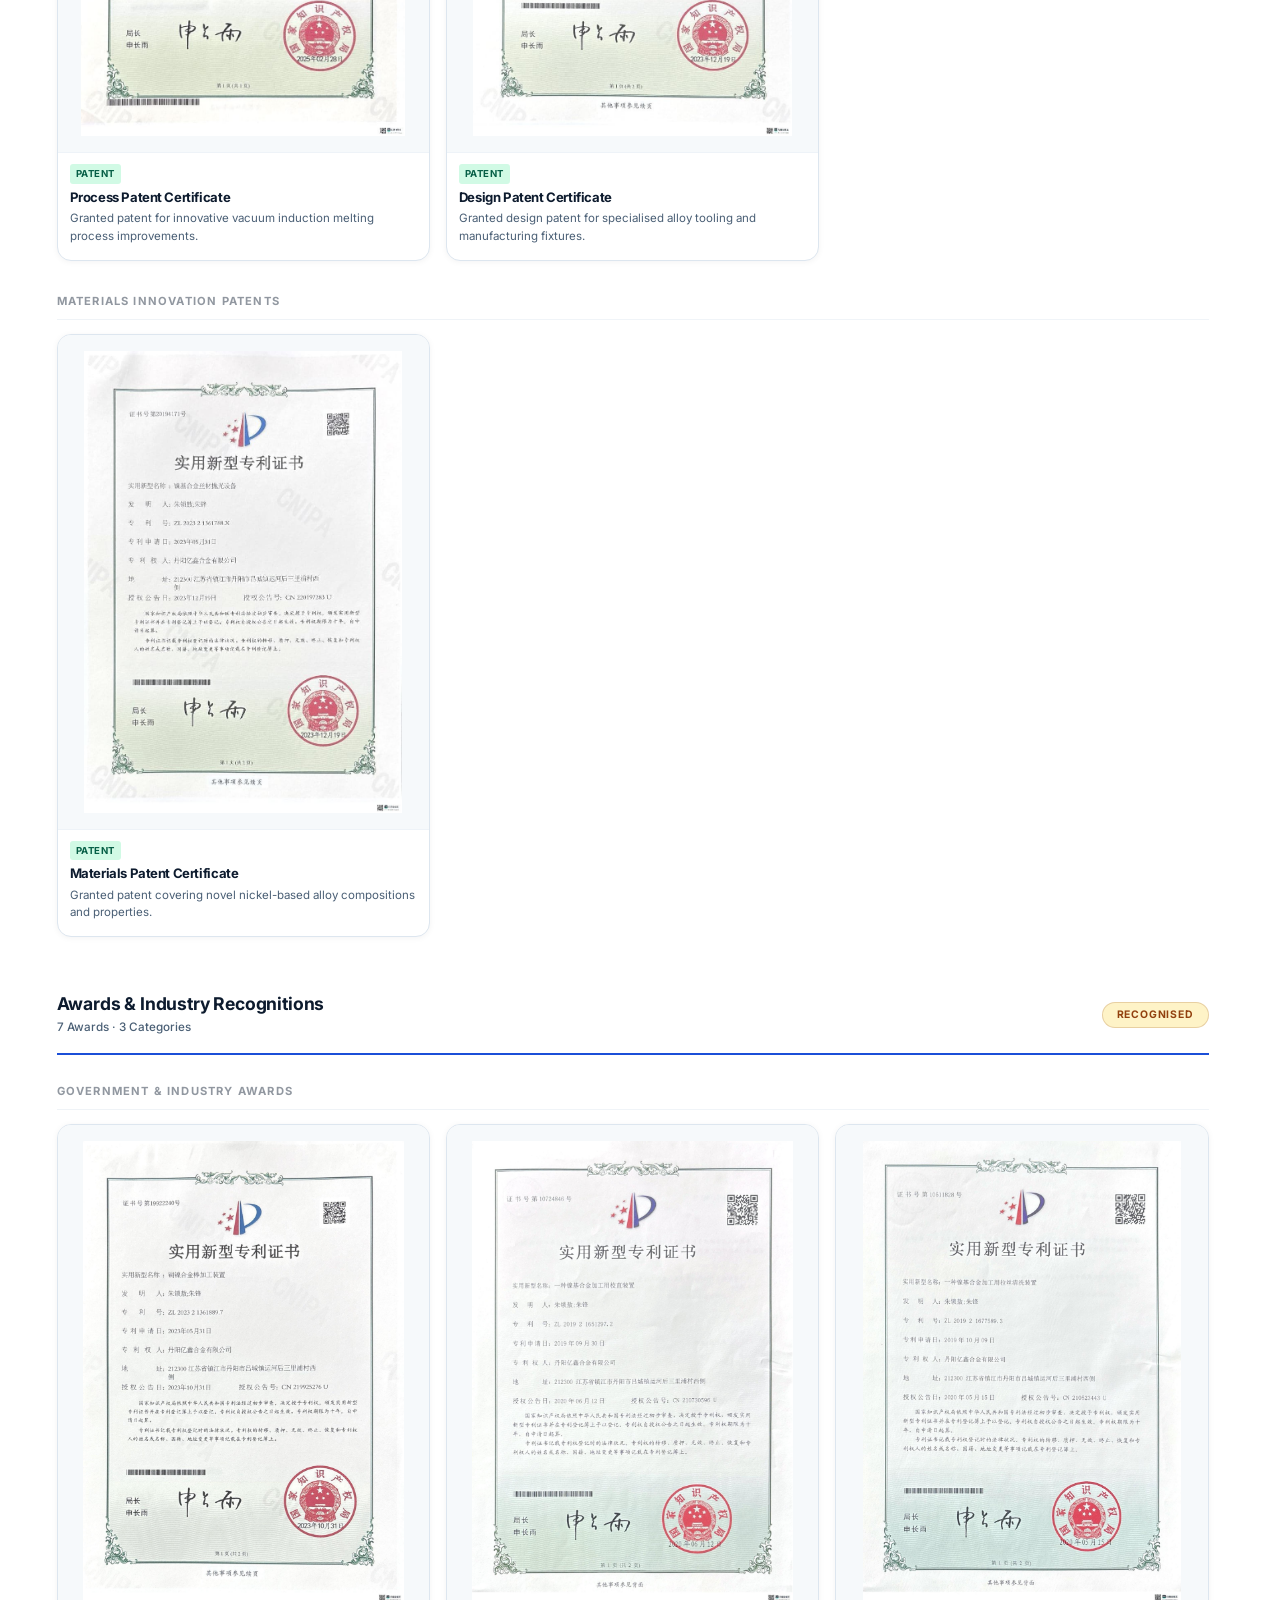
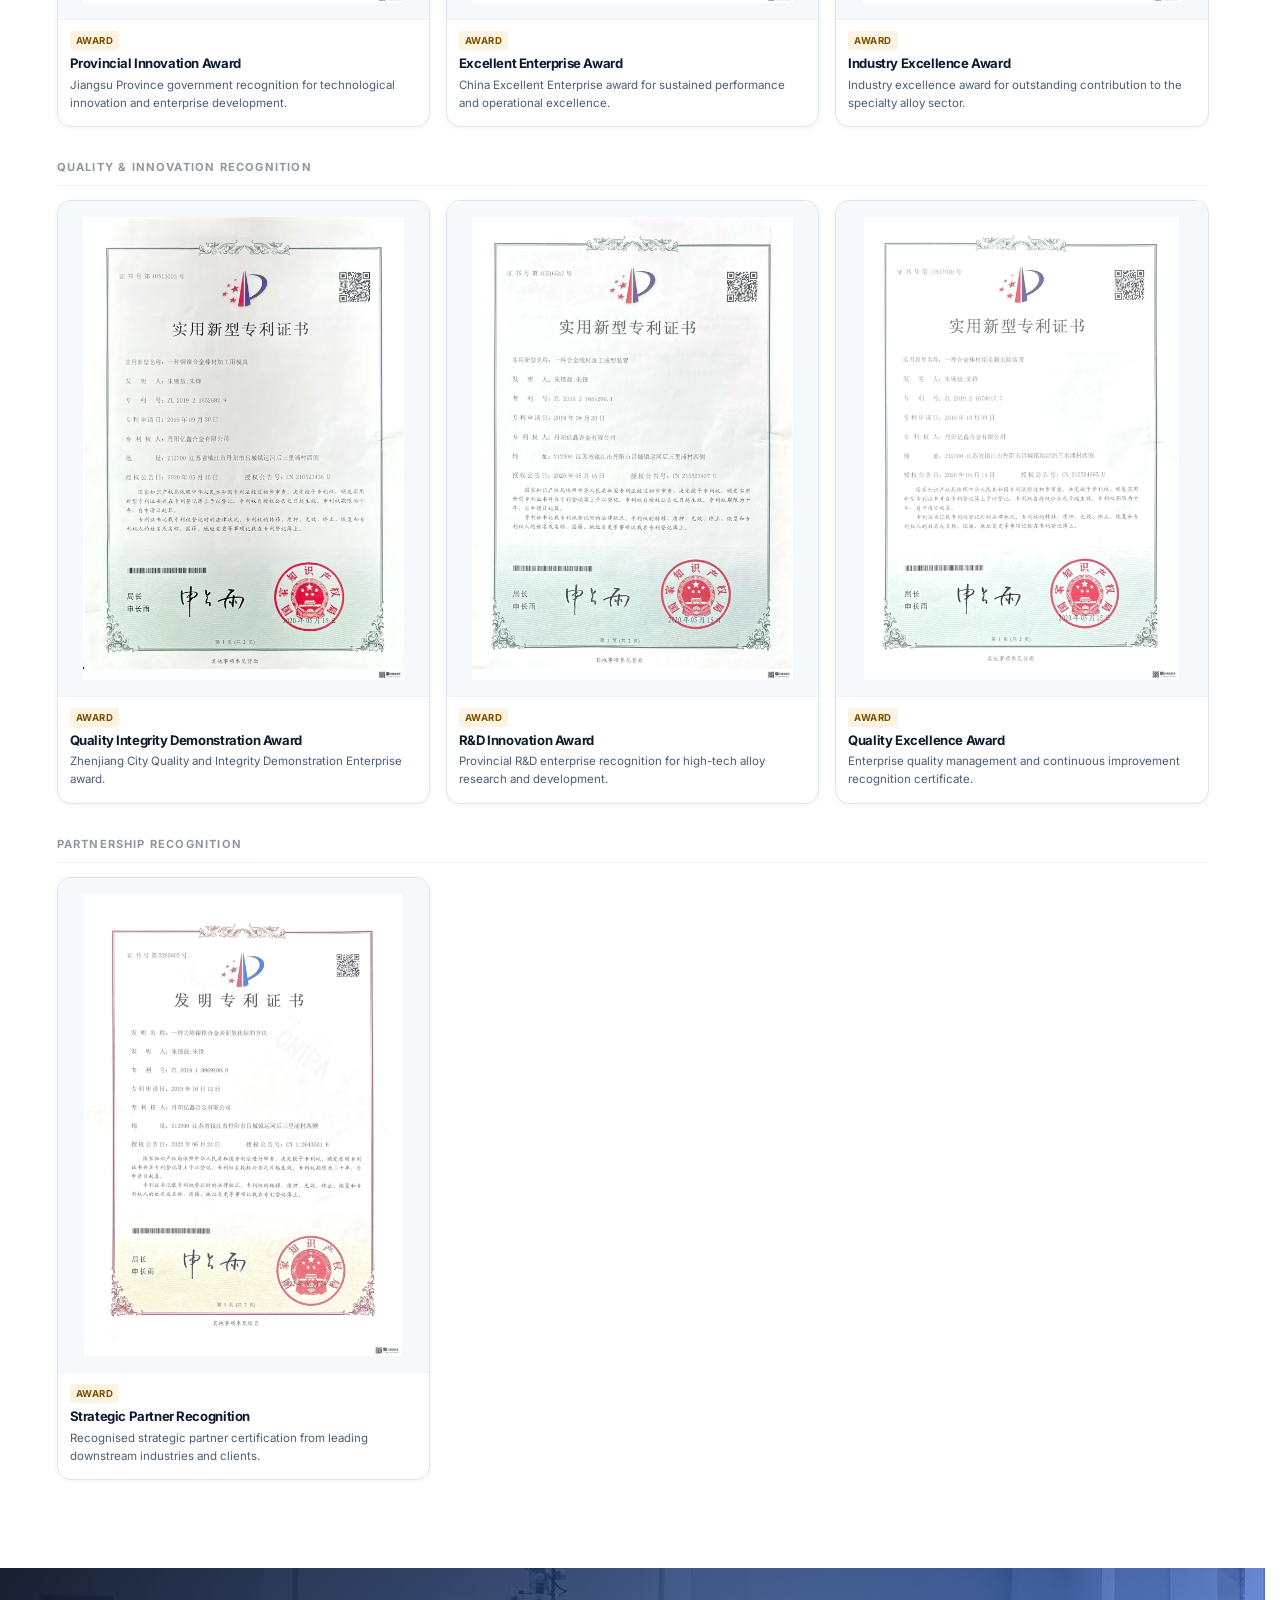
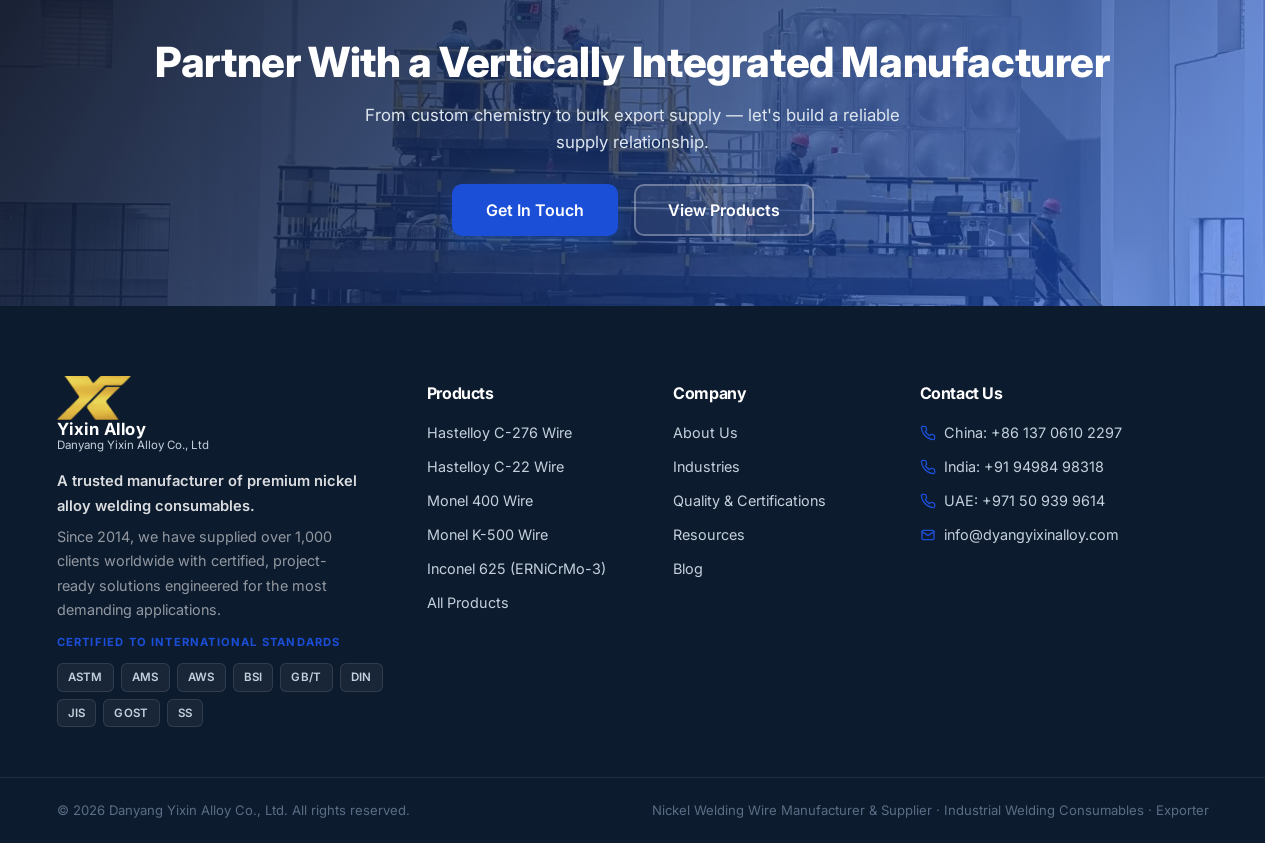
==== commit f6895abb: "commit" ====
--- a/about.html
+++ b/about.html
@@ -17,11 +17,11 @@
   <meta property="og:title" content="About YIXIN Alloy | Nickel Alloy Welding Wire Manufacturer" />
   <meta property="og:description" content="A national hi-tech nickel alloy manufacturer since 2014 — vacuum induction melting, R&amp;D, quality control and a global supply network for nickel welding consumables." />
   <meta property="og:url" content="https://www.dyangyixinalloy.com/about.html" />
-  <meta property="og:image" content="https://www.dyangyixinalloy.com/assets/img/nickel-welding-wire-manufacturer.jpg" />
+  <meta property="og:image" content="https://www.dyangyixinalloy.com/assets/img/nickel-welding-wire-manufacturer.webp" />
   <meta name="twitter:card" content="summary_large_image" />
   <meta name="twitter:title" content="About YIXIN Alloy | Nickel Alloy Welding Wire Manufacturer" />
   <meta name="twitter:description" content="National hi-tech nickel alloy manufacturer since 2014 with global supply network for nickel welding consumables." />
-  <meta name="twitter:image" content="https://www.dyangyixinalloy.com/assets/img/nickel-welding-wire-manufacturer.jpg" />
+  <meta name="twitter:image" content="https://www.dyangyixinalloy.com/assets/img/nickel-welding-wire-manufacturer.webp" />
   <link rel="preconnect" href="https://fonts.googleapis.com" />
   <link rel="preconnect" href="https://fonts.gstatic.com" crossorigin />
   <link href="https://fonts.googleapis.com/css2?family=Inter:wght@400;500;600;700;800&display=swap" rel="stylesheet" />
@@ -48,7 +48,7 @@
   <section class="section">
     <div class="container split">
       <div class="split__media">
-        <img src="assets/img/yixin-alloy-manufacturing-facility.jpg" alt="YIXIN Alloy manufacturing" loading="lazy" />
+        <img src="assets/img/yixin-alloy-manufacturing-facility.webp" alt="YIXIN Alloy manufacturing" loading="lazy" />
         <div class="split__stat"><strong>Since 2014</strong><span>National Hi-Tech Enterprise</span></div>
       </div>
       <div class="split__content prose">
@@ -102,7 +102,7 @@
         </ul>
       </div>
       <div class="split__media">
-        <img src="assets/img/electroslag-remelting-furnace.jpg" alt="Electroslag remelting furnace" loading="lazy" />
+        <img src="assets/img/electroslag-remelting-furnace.webp" alt="Electroslag remelting furnace" loading="lazy" />
         <div class="split__stat"><strong>2,000 T</strong><span>Annual capacity</span></div>
       </div>
     </div>
@@ -249,27 +249,27 @@
         <div class="honor-subgroup">
           <div class="honor-subgroup__label">Enterprise Certifications</div>
           <div class="honor-grid">
-            <div class="honor-card"><div class="honor-card__img"><img src="assets/img/certs/cert-s7-00.png" alt="High-Tech Enterprise Certificate" loading="lazy" /><a href=src="assets/img/certs/cert-s7-00.png" target="_blank" class="honor-card__zoom">&#x2922;</a></div><div class="honor-card__info"><span class="honor-card__tag">High-Tech</span><h4>High-Tech Enterprise Certificate</h4><p>National High-Tech Enterprise certification recognising advanced R&amp;D and innovation capability.</p></div></div>
-            <div class="honor-card"><div class="honor-card__img"><img src="assets/img/certs/cert-s9-10.jpg" alt="Technology Enterprise Certificate" loading="lazy" /><a href=src="assets/img/certs/cert-s9-10.jpg" target="_blank" class="honor-card__zoom">&#x2922;</a></div><div class="honor-card__info"><span class="honor-card__tag">Tech</span><h4>Technology Enterprise Certificate</h4><p>Recognised technology enterprise for advanced superalloy manufacturing capabilities.</p></div></div>
-            <div class="honor-card"><div class="honor-card__img"><img src="assets/img/certs/cert-s9-05.jpg" alt="SRDI SME Certificate" loading="lazy" /><a href=src="assets/img/certs/cert-s9-05.jpg" target="_blank" class="honor-card__zoom">&#x2922;</a></div><div class="honor-card__info"><span class="honor-card__tag">SRDI</span><h4>SRDI Specialized &amp; Sophisticated SME</h4><p>Jiangsu Province Specialised &amp; Sophisticated Small-Medium Enterprise recognition.</p></div></div>
+            <div class="honor-card"><div class="honor-card__img"><img src="assets/img/certs/cert-s7-00.webp" alt="High-Tech Enterprise Certificate" loading="lazy" /><a href=src="assets/img/certs/cert-s7-00.webp" target="_blank" class="honor-card__zoom">&#x2922;</a></div><div class="honor-card__info"><span class="honor-card__tag">High-Tech</span><h4>High-Tech Enterprise Certificate</h4><p>National High-Tech Enterprise certification recognising advanced R&amp;D and innovation capability.</p></div></div>
+            <div class="honor-card"><div class="honor-card__img"><img src="assets/img/certs/cert-s9-10.webp" alt="Technology Enterprise Certificate" loading="lazy" /><a href=src="assets/img/certs/cert-s9-10.webp" target="_blank" class="honor-card__zoom">&#x2922;</a></div><div class="honor-card__info"><span class="honor-card__tag">Tech</span><h4>Technology Enterprise Certificate</h4><p>Recognised technology enterprise for advanced superalloy manufacturing capabilities.</p></div></div>
+            <div class="honor-card"><div class="honor-card__img"><img src="assets/img/certs/cert-s9-05.webp" alt="SRDI SME Certificate" loading="lazy" /><a href=src="assets/img/certs/cert-s9-05.webp" target="_blank" class="honor-card__zoom">&#x2922;</a></div><div class="honor-card__info"><span class="honor-card__tag">SRDI</span><h4>SRDI Specialized &amp; Sophisticated SME</h4><p>Jiangsu Province Specialised &amp; Sophisticated Small-Medium Enterprise recognition.</p></div></div>
           </div>
         </div>
 
         <div class="honor-subgroup">
           <div class="honor-subgroup__label">Quality &amp; Management Certifications</div>
           <div class="honor-grid">
-            <div class="honor-card"><div class="honor-card__img"><img src="assets/img/certificate.jpg" alt="Quality Management System" loading="lazy" /><a href="assets/img/certificate.jpg" target="_blank" class="honor-card__zoom">&#x2922;</a></div><div class="honor-card__info"><span class="honor-card__tag">ISO</span><h4>Quality Management System Certificate</h4><p>Quality management system certificate covering all manufacturing and production processes.</p></div></div>
-            <div class="honor-card"><div class="honor-card__img"><img src="assets/img/certs/cert-s9-13.jpg" alt="Safety Management" loading="lazy" /><a href=src="assets/img/certs/cert-s9-13.jpg" target="_blank" class="honor-card__zoom">&#x2922;</a></div><div class="honor-card__info"><span class="honor-card__tag">Safety</span><h4>Safety Management Certificate</h4><p>Workplace safety and production safety management certificate for alloy facilities.</p></div></div>
-            <div class="honor-card"><div class="honor-card__img"><img src="assets/img/certs/cert-s9-14.jpg" alt="Environmental Protection" loading="lazy" /><a href=src="assets/img/certs/cert-s9-14.jpg" target="_blank" class="honor-card__zoom">&#x2922;</a></div><div class="honor-card__info"><span class="honor-card__tag">Green</span><h4>Environmental Protection Certificate</h4><p>Green enterprise certification for environmental protection and sustainable production.</p></div></div>
+            <div class="honor-card"><div class="honor-card__img"><img src="assets/img/certificate.webp" alt="Quality Management System" loading="lazy" /><a href="assets/img/certificate.jpg" target="_blank" class="honor-card__zoom">&#x2922;</a></div><div class="honor-card__info"><span class="honor-card__tag">ISO</span><h4>Quality Management System Certificate</h4><p>Quality management system certificate covering all manufacturing and production processes.</p></div></div>
+            <div class="honor-card"><div class="honor-card__img"><img src="assets/img/certs/cert-s9-13.webp" alt="Safety Management" loading="lazy" /><a href=src="assets/img/certs/cert-s9-13.jpg" target="_blank" class="honor-card__zoom">&#x2922;</a></div><div class="honor-card__info"><span class="honor-card__tag">Safety</span><h4>Safety Management Certificate</h4><p>Workplace safety and production safety management certificate for alloy facilities.</p></div></div>
+            <div class="honor-card"><div class="honor-card__img"><img src="assets/img/certs/cert-s9-14.webp" alt="Environmental Protection" loading="lazy" /><a href=src="assets/img/certs/cert-s9-14.jpg" target="_blank" class="honor-card__zoom">&#x2922;</a></div><div class="honor-card__info"><span class="honor-card__tag">Green</span><h4>Environmental Protection Certificate</h4><p>Green enterprise certification for environmental protection and sustainable production.</p></div></div>
           </div>
         </div>
 
         <div class="honor-subgroup">
           <div class="honor-subgroup__label">Business Qualifications</div>
           <div class="honor-grid">
-            <div class="honor-card"><div class="honor-card__img"><img src="assets/img/certs/cert-s8-00.png" alt="Enterprise Qualification" loading="lazy" /><a href=src="assets/img/certs/cert-s8-00.png" target="_blank" class="honor-card__zoom">&#x2922;</a></div><div class="honor-card__info"><span class="honor-card__tag">Qualified</span><h4>Enterprise Qualification Certificate</h4><p>Official enterprise qualification certificate awarded by competent government authority.</p></div></div>
-            <div class="honor-card"><div class="honor-card__img"><img src="assets/img/certs/cert-s8-01.png" alt="Enterprise Registration" loading="lazy" /><a href=src="assets/img/certs/cert-s8-01.png" target="_blank" class="honor-card__zoom">&#x2922;</a></div><div class="honor-card__info"><span class="honor-card__tag">Registered</span><h4>Enterprise Registration Certificate</h4><p>Official enterprise registration and business licence issued by the market supervision authority.</p></div></div>
-            <div class="honor-card"><div class="honor-card__img"><img src="assets/img/certs/cert-s9-15.jpg" alt="Export Qualification" loading="lazy" /><a href=src="assets/img/certs/cert-s9-15.jpg" target="_blank" class="honor-card__zoom">&#x2922;</a></div><div class="honor-card__info"><span class="honor-card__tag">Export</span><h4>Export Qualification Certificate</h4><p>Official export qualification certificate for international alloy product distribution.</p></div></div>
+            <div class="honor-card"><div class="honor-card__img"><img src="assets/img/certs/cert-s8-00.webp" alt="Enterprise Qualification" loading="lazy" /><a href=src="assets/img/certs/cert-s8-00.png" target="_blank" class="honor-card__zoom">&#x2922;</a></div><div class="honor-card__info"><span class="honor-card__tag">Qualified</span><h4>Enterprise Qualification Certificate</h4><p>Official enterprise qualification certificate awarded by competent government authority.</p></div></div>
+            <div class="honor-card"><div class="honor-card__img"><img src="assets/img/certs/cert-s8-01.webp" alt="Enterprise Registration" loading="lazy" /><a href=src="assets/img/certs/cert-s8-01.png" target="_blank" class="honor-card__zoom">&#x2922;</a></div><div class="honor-card__info"><span class="honor-card__tag">Registered</span><h4>Enterprise Registration Certificate</h4><p>Official enterprise registration and business licence issued by the market supervision authority.</p></div></div>
+            <div class="honor-card"><div class="honor-card__img"><img src="assets/img/certs/cert-s9-15.webp" alt="Export Qualification" loading="lazy" /><a href=src="assets/img/certs/cert-s9-15.jpg" target="_blank" class="honor-card__zoom">&#x2922;</a></div><div class="honor-card__info"><span class="honor-card__tag">Export</span><h4>Export Qualification Certificate</h4><p>Official export qualification certificate for international alloy product distribution.</p></div></div>
           </div>
         </div>
         </div>
@@ -336,16 +336,16 @@
         <div class="honor-subgroup">
           <div class="honor-subgroup__label">Quality &amp; Innovation Recognition</div>
           <div class="honor-grid">
-            <div class="honor-card"><div class="honor-card__img"><img src="assets/img/certs/cert-s9-04.jpg" alt="Quality Integrity Award" loading="lazy" /><a href=src="assets/img/certs/cert-s9-04.jpg" target="_blank" class="honor-card__zoom">&#x2922;</a></div><div class="honor-card__info"><span class="honor-card__tag honor-card__tag--award">Award</span><h4>Quality Integrity Demonstration Award</h4><p>Zhenjiang City Quality and Integrity Demonstration Enterprise award.</p></div></div>
-            <div class="honor-card"><div class="honor-card__img"><img src="assets/img/certs/cert-s9-07.jpg" alt="R&D Innovation Award" loading="lazy" /><a href=src="assets/img/certs/cert-s9-07.jpg" target="_blank" class="honor-card__zoom">&#x2922;</a></div><div class="honor-card__info"><span class="honor-card__tag honor-card__tag--award">Award</span><h4>R&amp;D Innovation Award</h4><p>Provincial R&amp;D enterprise recognition for high-tech alloy research and development.</p></div></div>
-            <div class="honor-card"><div class="honor-card__img"><img src="assets/img/certs/cert-s9-12.jpg" alt="Quality Excellence Award" loading="lazy" /><a href=src="assets/img/certs/cert-s9-12.jpg" target="_blank" class="honor-card__zoom">&#x2922;</a></div><div class="honor-card__info"><span class="honor-card__tag honor-card__tag--award">Award</span><h4>Quality Excellence Award</h4><p>Enterprise quality management and continuous improvement recognition certificate.</p></div></div>
+            <div class="honor-card"><div class="honor-card__img"><img src="assets/img/certs/cert-s9-04.webp" alt="Quality Integrity Award" loading="lazy" /><a href=src="assets/img/certs/cert-s9-04.jpg" target="_blank" class="honor-card__zoom">&#x2922;</a></div><div class="honor-card__info"><span class="honor-card__tag honor-card__tag--award">Award</span><h4>Quality Integrity Demonstration Award</h4><p>Zhenjiang City Quality and Integrity Demonstration Enterprise award.</p></div></div>
+            <div class="honor-card"><div class="honor-card__img"><img src="assets/img/certs/cert-s9-07.webp" alt="R&D Innovation Award" loading="lazy" /><a href=src="assets/img/certs/cert-s9-07.jpg" target="_blank" class="honor-card__zoom">&#x2922;</a></div><div class="honor-card__info"><span class="honor-card__tag honor-card__tag--award">Award</span><h4>R&amp;D Innovation Award</h4><p>Provincial R&amp;D enterprise recognition for high-tech alloy research and development.</p></div></div>
+            <div class="honor-card"><div class="honor-card__img"><img src="assets/img/certs/cert-s9-12.webp" alt="Quality Excellence Award" loading="lazy" /><a href=src="assets/img/certs/cert-s9-12.jpg" target="_blank" class="honor-card__zoom">&#x2922;</a></div><div class="honor-card__info"><span class="honor-card__tag honor-card__tag--award">Award</span><h4>Quality Excellence Award</h4><p>Enterprise quality management and continuous improvement recognition certificate.</p></div></div>
           </div>
         </div>
 
         <div class="honor-subgroup">
           <div class="honor-subgroup__label">Partnership Recognition</div>
           <div class="honor-grid">
-            <div class="honor-card"><div class="honor-card__img"><img src="assets/img/certs/cert-s9-16.jpg" alt="Strategic Partner" loading="lazy" /><a href=src="assets/img/certs/cert-s9-16.jpg" target="_blank" class="honor-card__zoom">&#x2922;</a></div><div class="honor-card__info"><span class="honor-card__tag honor-card__tag--award">Award</span><h4>Strategic Partner Recognition</h4><p>Recognised strategic partner certification from leading downstream industries and clients.</p></div></div>
+            <div class="honor-card"><div class="honor-card__img"><img src="assets/img/certs/cert-s9-16.webp" alt="Strategic Partner" loading="lazy" /><a href=src="assets/img/certs/cert-s9-16.webp" target="_blank" class="honor-card__zoom">&#x2922;</a></div><div class="honor-card__info"><span class="honor-card__tag honor-card__tag--award">Award</span><h4>Strategic Partner Recognition</h4><p>Recognised strategic partner certification from leading downstream industries and clients.</p></div></div>
           </div>
         </div>
         </div>
--- a/css/styles.css
+++ b/css/styles.css
@@ -215,7 +215,7 @@
 .page-banner::before {
   content: ''; position: absolute; inset: 0;
   background: linear-gradient(120deg, rgba(15,23,42,.92), rgba(30,41,59,.82)),
-              url('../assets/img/nickel-alloy-factory.jpg') center/cover no-repeat;
+              url('../assets/img/nickel-alloy-factory.webp') center/cover no-repeat;
   z-index: 0;
 }
 .page-banner__inner { position: relative; z-index: 1; }
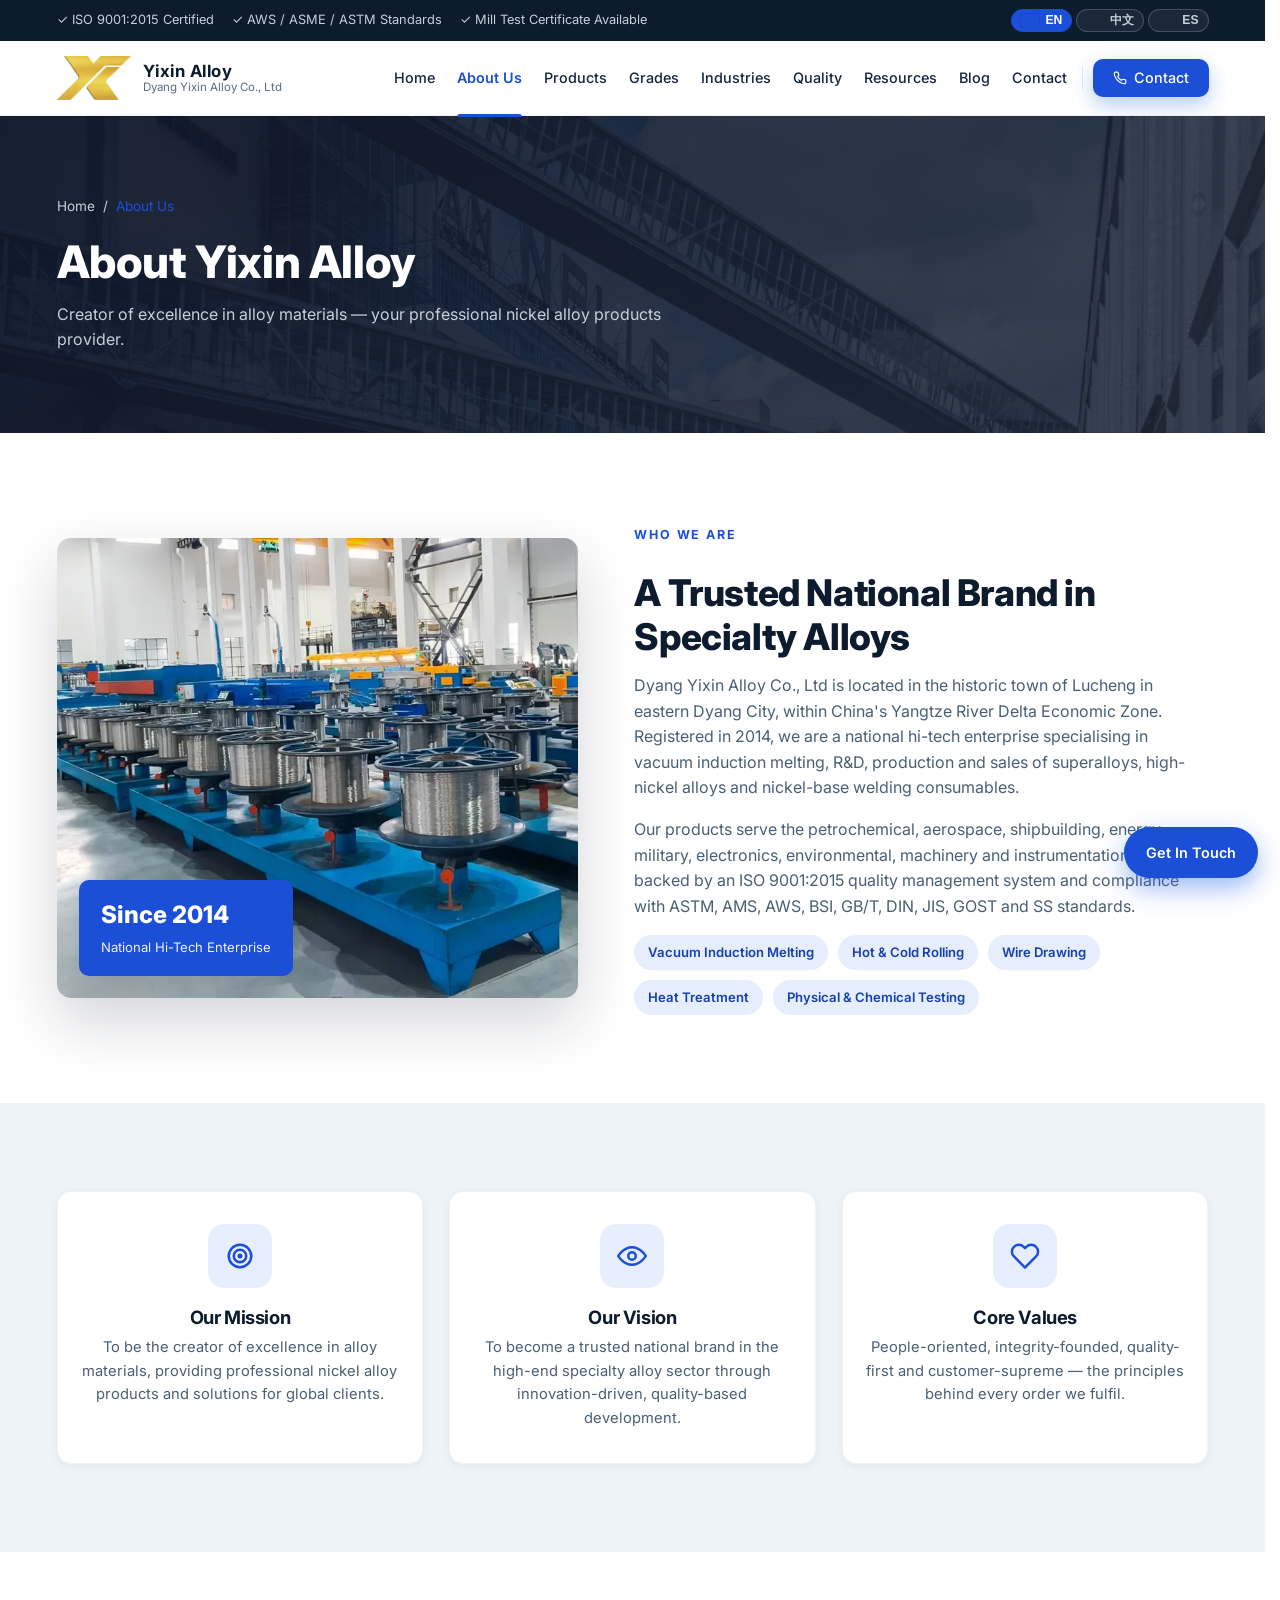
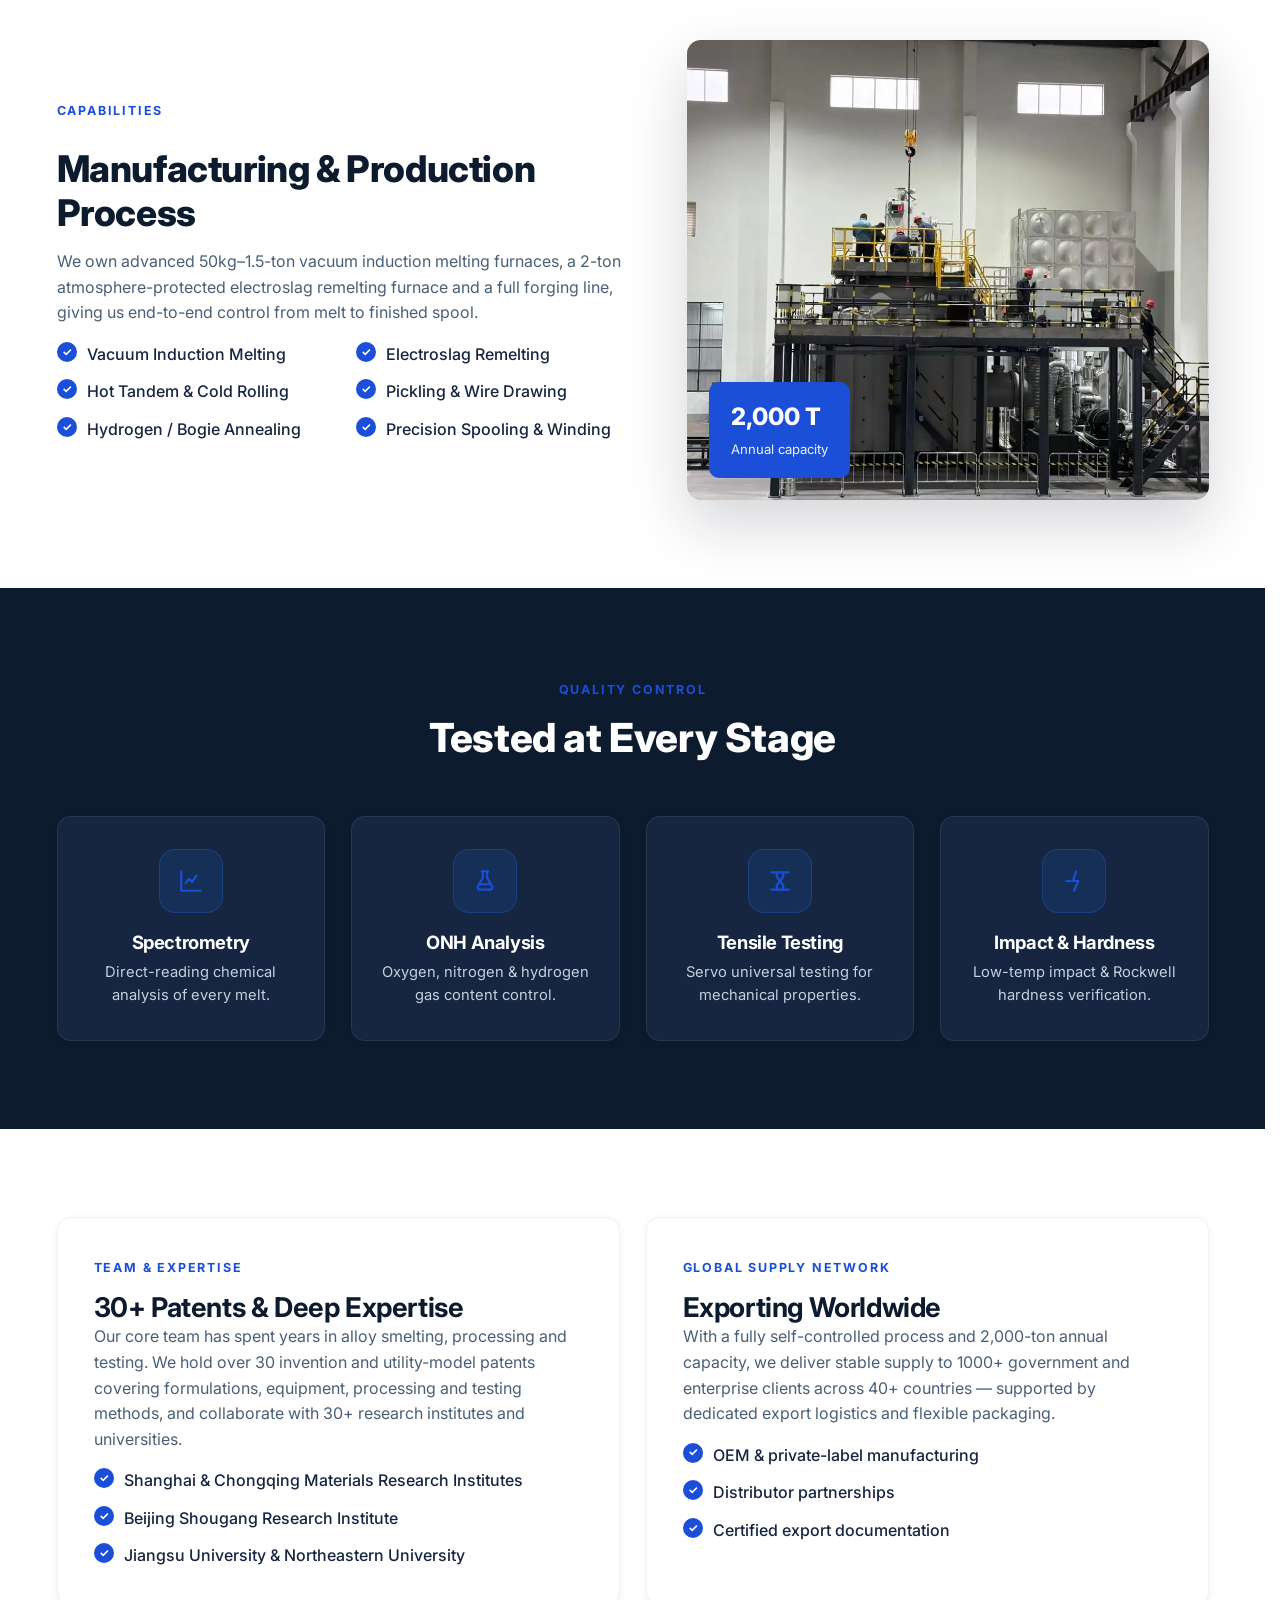
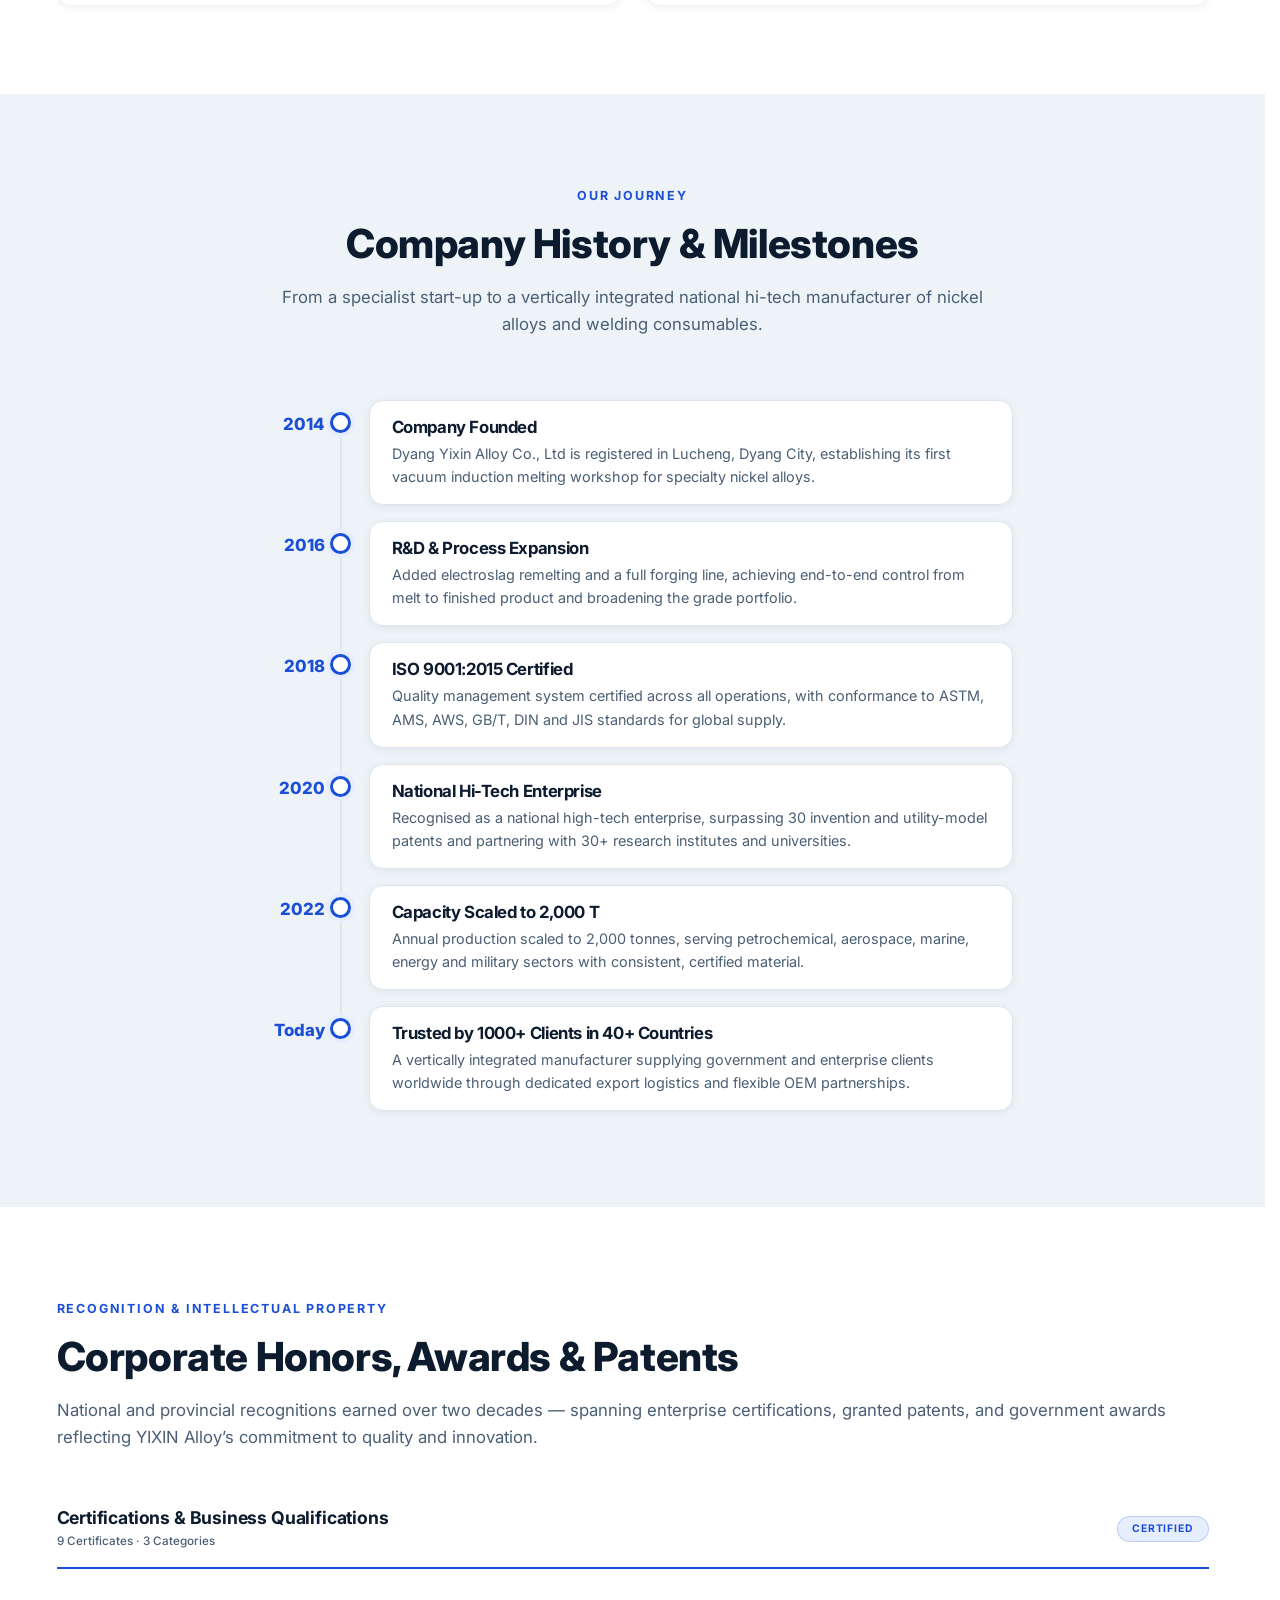
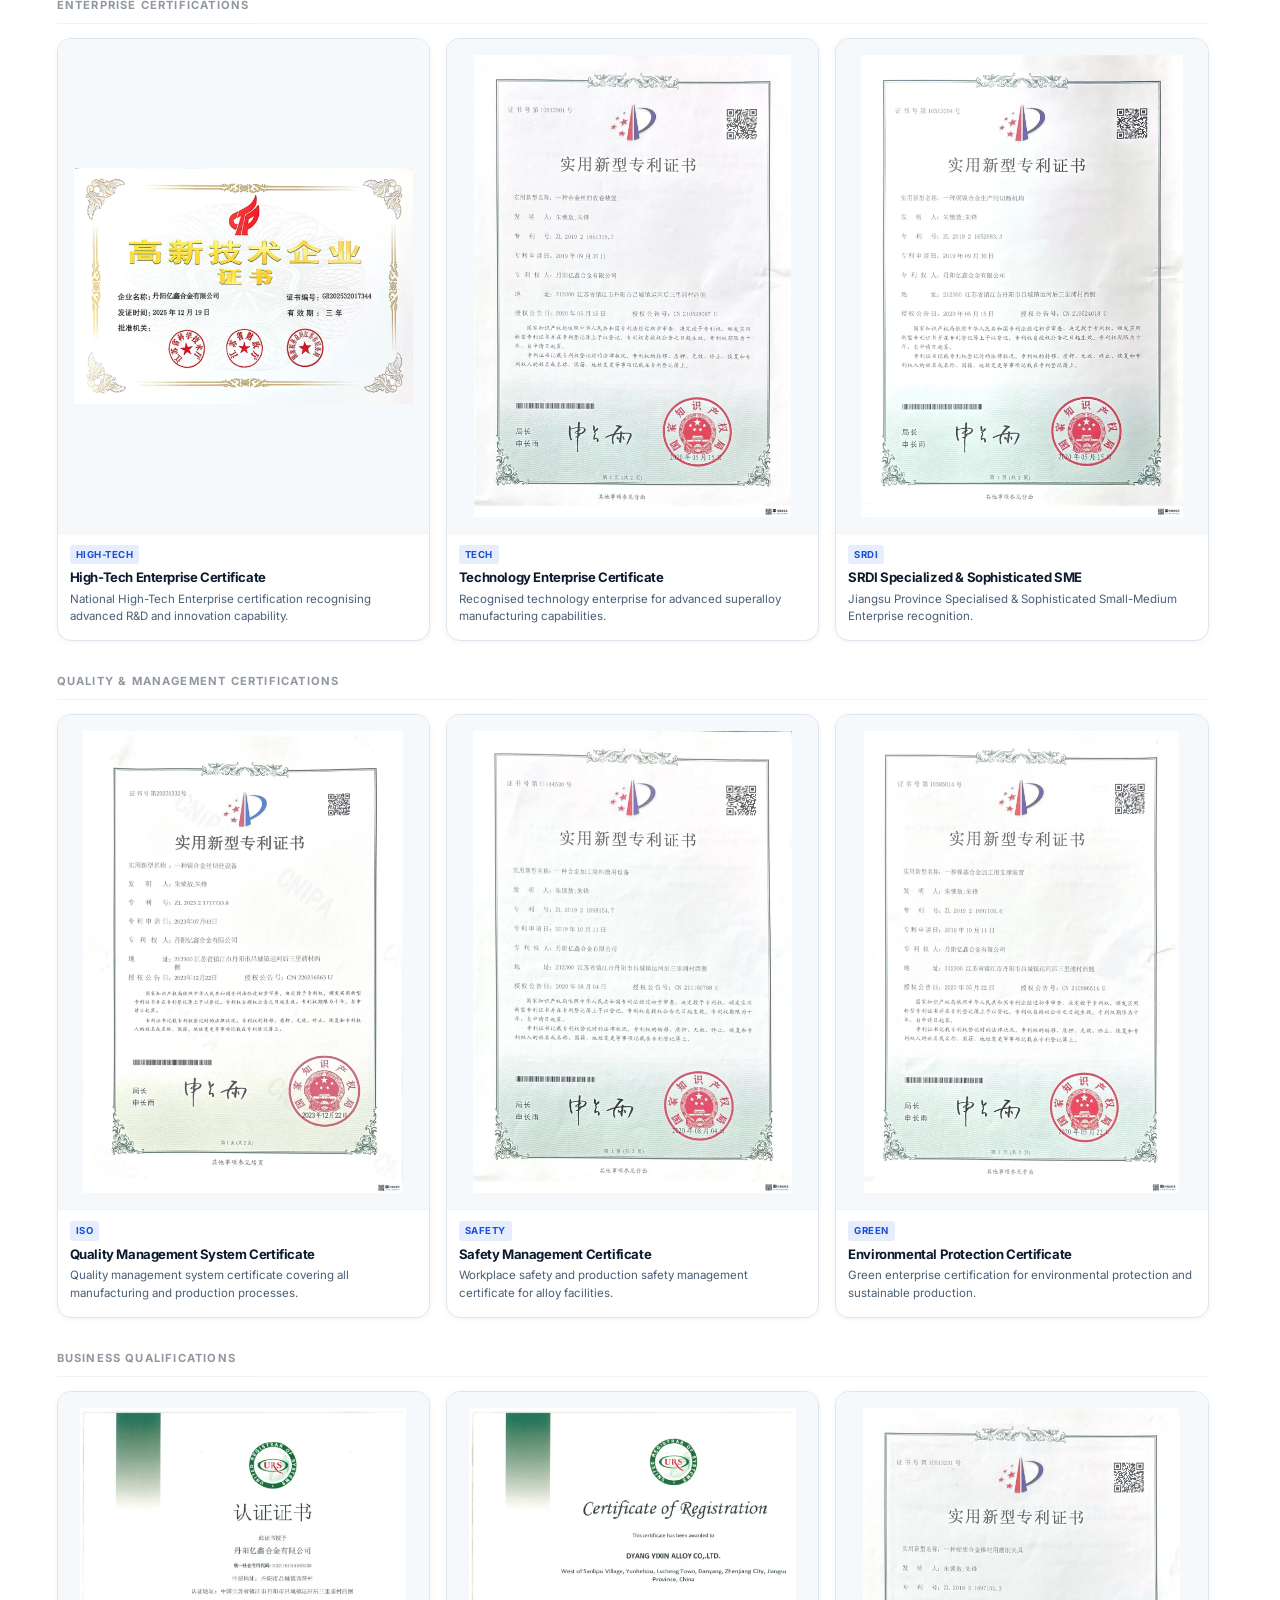
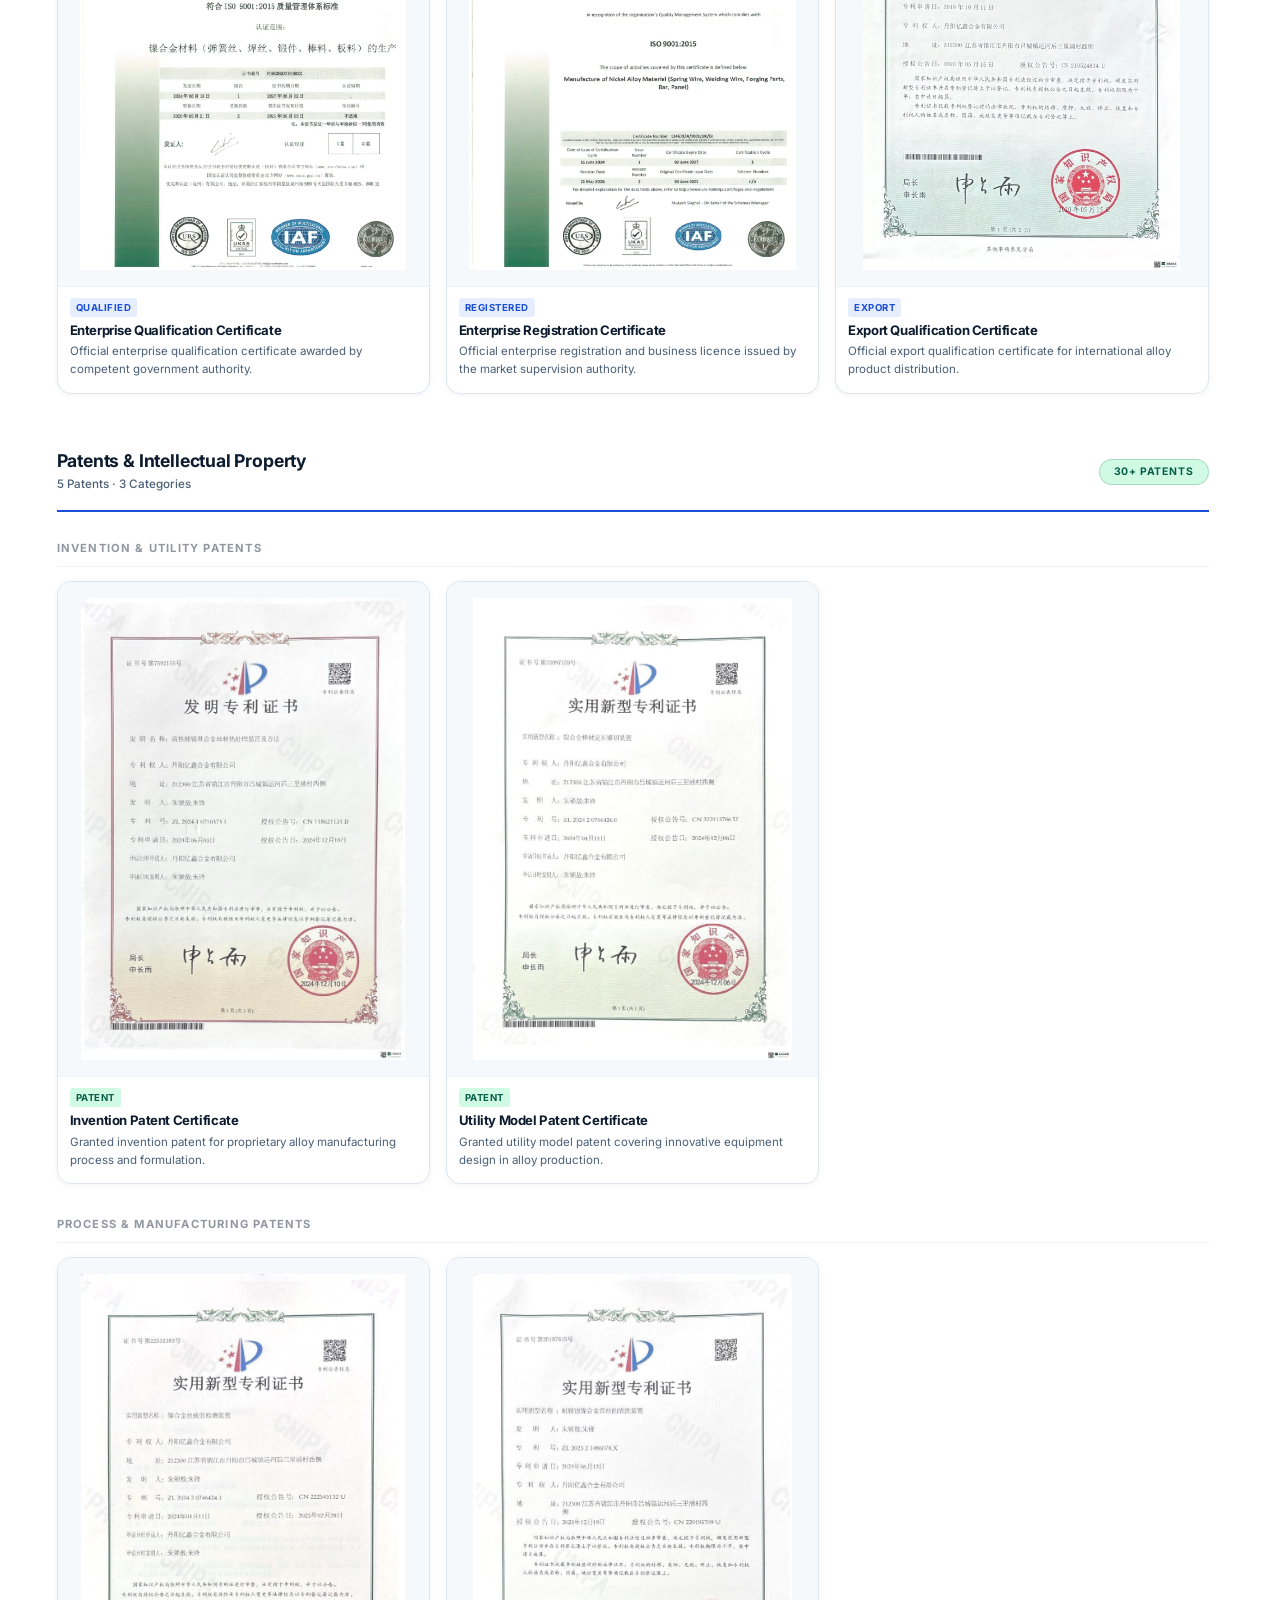
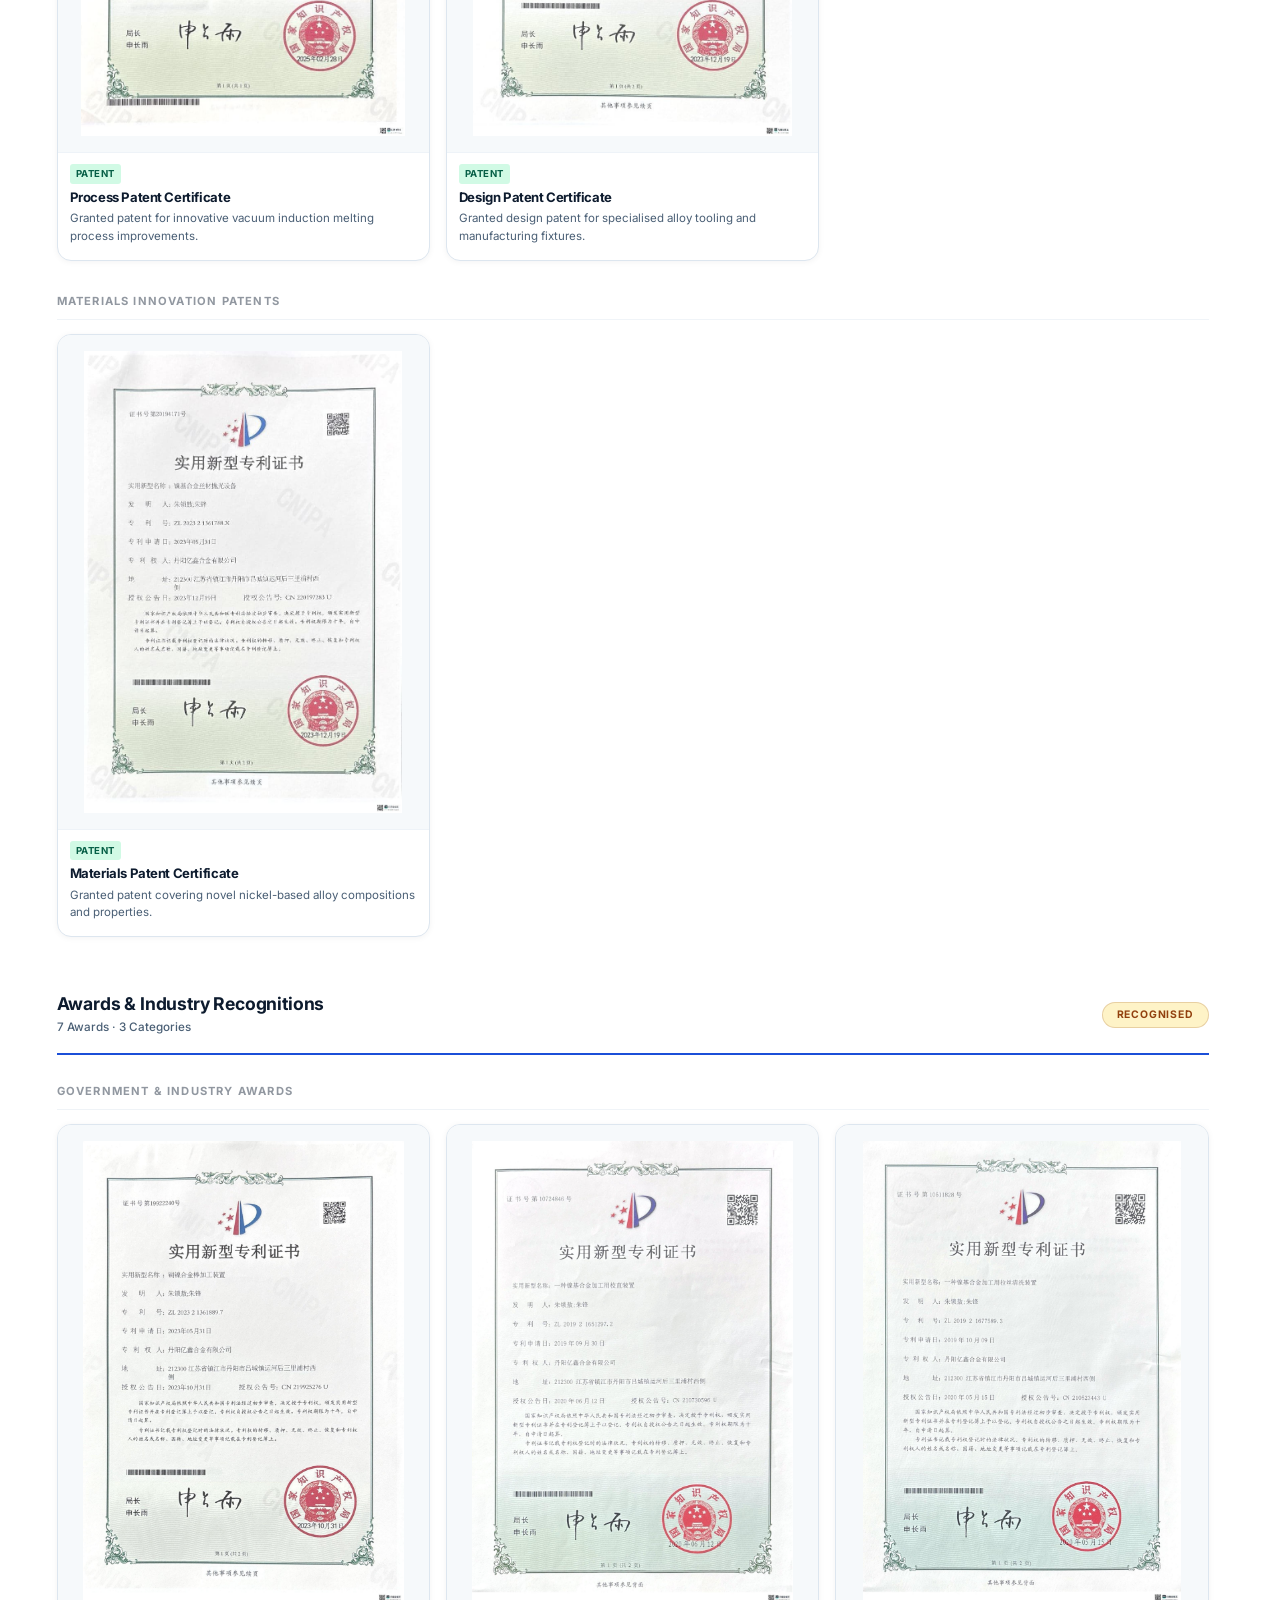
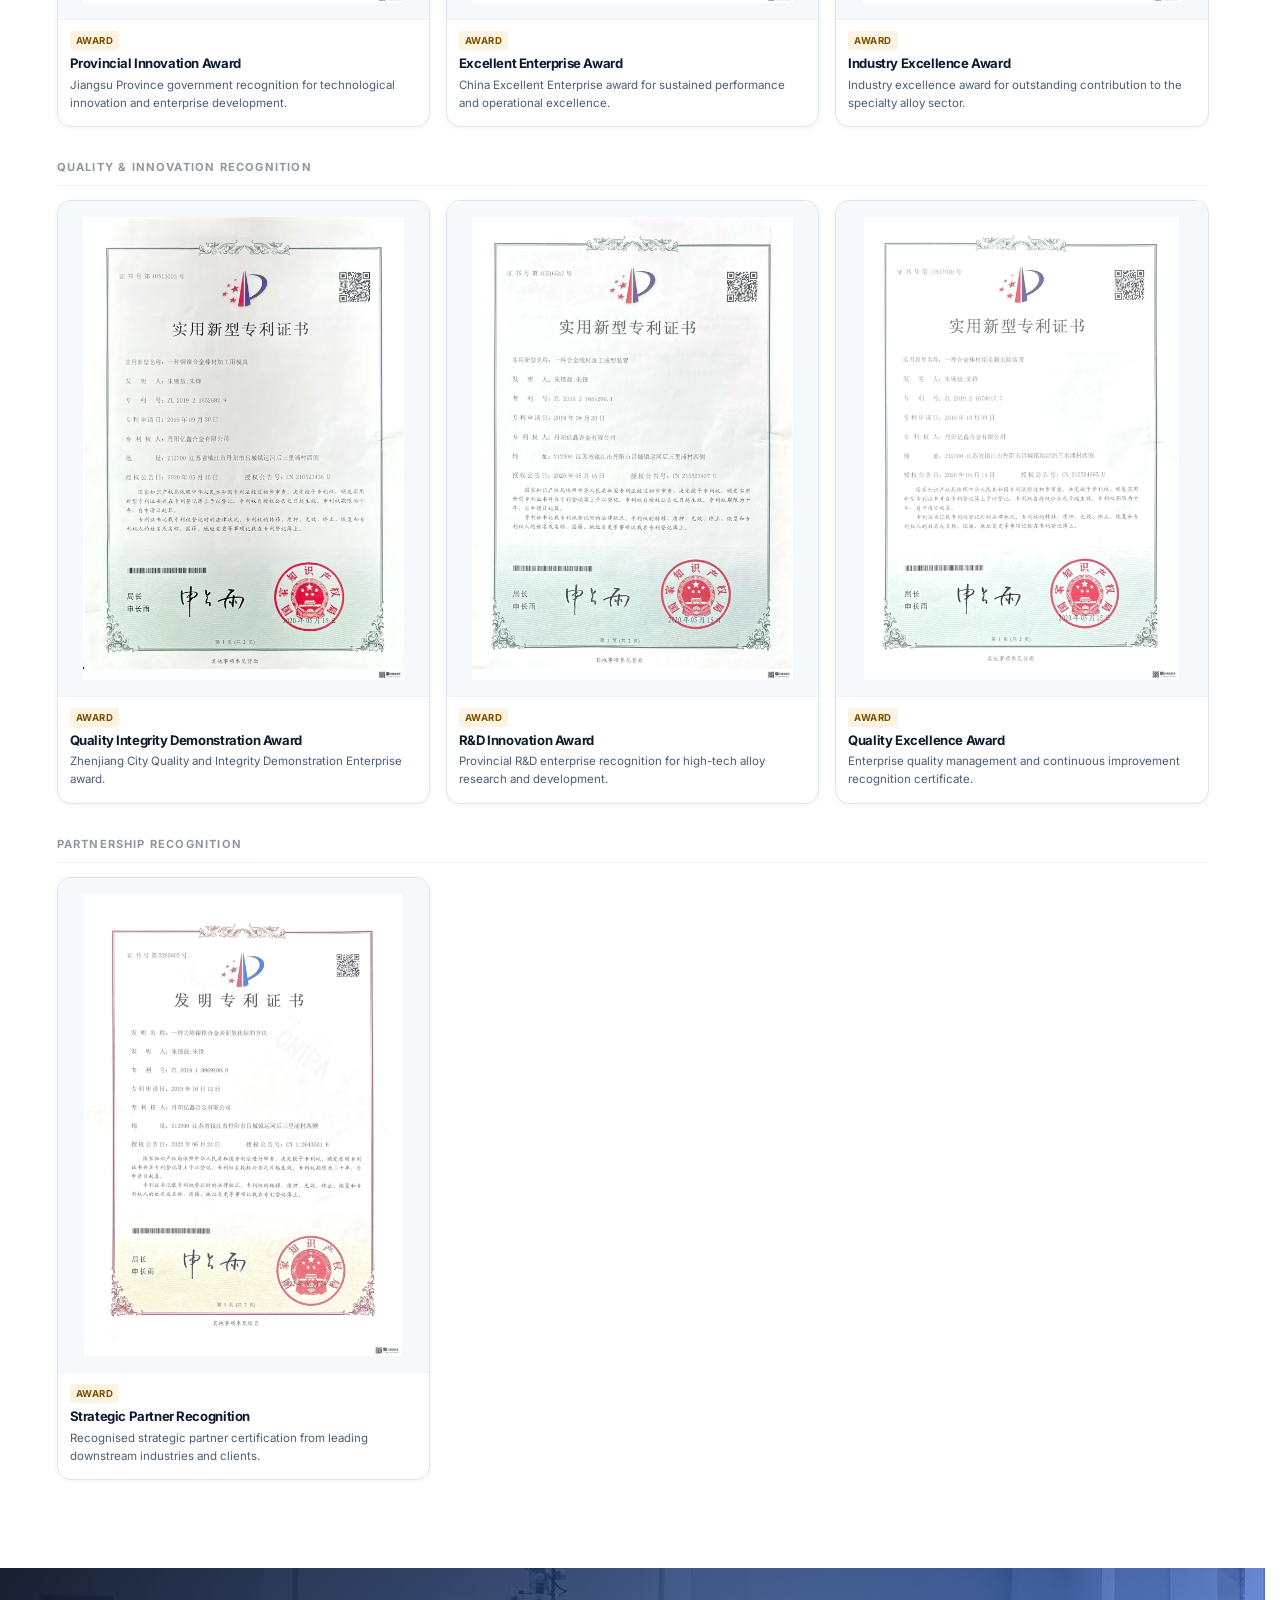
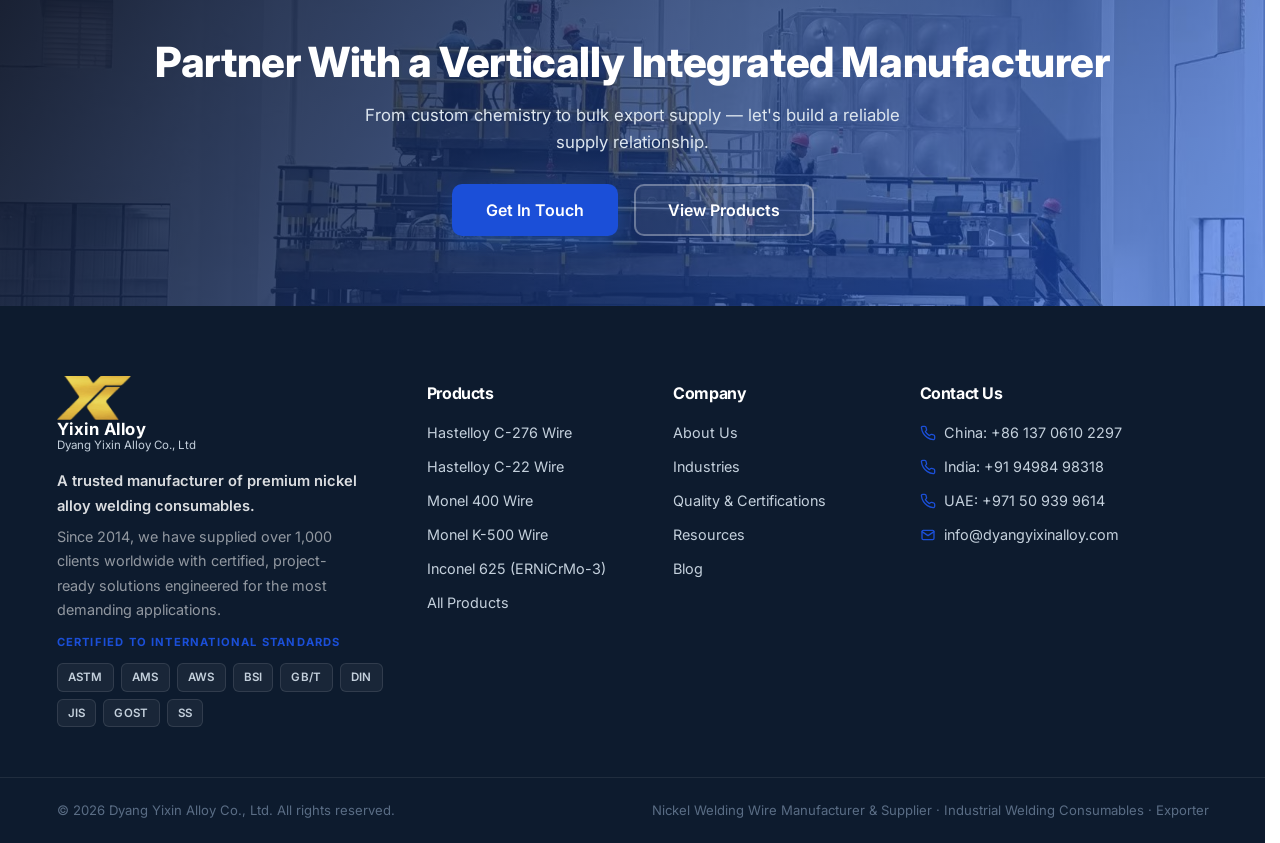
==== commit da6a4e8d: "Dyang" ====
--- a/about.html
+++ b/about.html
@@ -6,10 +6,10 @@
   <link rel="apple-touch-icon" href="assets/img/apple-touch-icon.png" />
   <meta name="viewport" content="width=device-width, initial-scale=1.0" />
   <title>About Us | Nickel Alloy Welding Wire Manufacturer | YIXIN Alloy</title>
-  <meta name="description" content="About Danyang Yixin Alloy Co., Ltd — a national hi-tech nickel alloy manufacturer since 2014. Vacuum induction melting, R&D, quality control and a global supply network for nickel welding consumables." />
+  <meta name="description" content="About Dyang Yixin Alloy Co., Ltd — a national hi-tech nickel alloy manufacturer since 2014. Vacuum induction melting, R&D, quality control and a global supply network for nickel welding consumables." />
   <link rel="canonical" href="https://www.dyangyixinalloy.com/about.html" />
   <meta name="robots" content="index, follow" />
-  <meta name="author" content="Danyang Yixin Alloy Co., Ltd" />
+  <meta name="author" content="Dyang Yixin Alloy Co., Ltd" />
   <meta name="theme-color" content="#0F172A" />
   <meta property="og:type" content="website" />
   <meta property="og:site_name" content="YIXIN Alloy" />
@@ -54,7 +54,7 @@
       <div class="split__content prose">
         <span class="section__eyebrow">Who We Are</span>
         <h2>A Trusted National Brand in Specialty Alloys</h2>
-        <p>Danyang Yixin Alloy Co., Ltd is located in the historic town of Lucheng in eastern Danyang City,
+        <p>Dyang Yixin Alloy Co., Ltd is located in the historic town of Lucheng in eastern Dyang City,
            within China's Yangtze River Delta Economic Zone. Registered in 2014, we are a national hi-tech
            enterprise specialising in vacuum induction melting, R&amp;D, production and sales of superalloys,
            high-nickel alloys and nickel-base welding consumables.</p>
@@ -171,7 +171,7 @@
           <div class="timeline__rail"></div>
           <div class="timeline__text">
             <h3 data-year="2014">Company Founded</h3>
-            <p>Danyang Yixin Alloy Co., Ltd is registered in Lucheng, Danyang City, establishing its first
+            <p>Dyang Yixin Alloy Co., Ltd is registered in Lucheng, Dyang City, establishing its first
                vacuum induction melting workshop for specialty nickel alloys.</p>
           </div>
         </div>
--- a/css/styles.css
+++ b/css/styles.css
@@ -183,7 +183,15 @@
 
 /* ---------- Hero (video) ---------- */
 .hero { position: relative; color: #fff; overflow: hidden; min-height: 88vh; display: flex; align-items: center; }
-.hero__video { position: absolute; inset: 0; width: 100%; height: 100%; object-fit: cover; z-index: 0; }
+.hero__video { position: absolute; inset: 0; width: 100%; height: 100%; object-fit: cover; z-index: 0; pointer-events: none; }
+.hero__video::-webkit-media-controls,
+.hero__video::-webkit-media-controls-enclosure,
+.hero__video::-webkit-media-controls-panel,
+.hero__video::-webkit-media-controls-play-button,
+.hero__video::-webkit-media-controls-start-playback-button {
+  display: none !important;
+  -webkit-appearance: none;
+}
 .hero__overlay {
   position: absolute; inset: 0; z-index: 1;
   background: linear-gradient(110deg, rgba(15,23,42,.95) 0%, rgba(15,23,42,.82) 45%, rgba(15,23,42,.55) 100%);
@@ -1621,7 +1629,35 @@
   display: grid;
   grid-template-columns: 1fr 1fr;
   gap: 32px;
-  align-items: stretch;
+  align-items: start;
+}
+.chem-cert-layout__table,
+.chem-cert-layout__certs,
+.iso-cert-panel {
+  min-width: 0;
+}
+.chem-cert-layout__table {
+  display: block;
+}
+.chem-cert-layout .table-wrap {
+  width: 100%;
+  overflow-x: hidden;
+}
+.chem-cert-layout .data-table {
+  min-width: 0;
+  table-layout: fixed;
+}
+.chem-cert-layout .data-table th,
+.chem-cert-layout .data-table td {
+  padding: 12px 14px;
+  font-size: clamp(.78rem, 1.4vw, .9rem);
+  word-break: break-word;
+}
+.chem-cert-layout .data-table thead th {
+  white-space: normal;
+}
+.chem-cert-layout .data-table tbody tr:last-child td {
+  border-bottom: none;
 }
 .chem-cert-layout__label {
   font-size: .72rem;
@@ -1634,7 +1670,23 @@
 .chem-cert-layout__certs {
   display: flex;
   flex-direction: column;
-  height: 100%;
+  height: auto;
+}
+.chem-cert-layout__certs .iso-cert-panel {
+  height: auto;
+}
+
+.product-comp-title {
+  font-size: 1.6rem;
+  line-height: 1.25;
+  white-space: nowrap;
+}
+.product-comp-note {
+  color: var(--gray);
+  font-size: .95rem;
+  line-height: 1.55;
+  max-width: none;
+  white-space: nowrap;
 }
 
 /* Professional ISO cert panel */
@@ -1758,6 +1810,20 @@
   .chem-cert-layout { grid-template-columns: 1fr; }
   .cert-img-grid--side { grid-template-columns: repeat(3, 1fr); }
 }
+@media (max-width: 980px) {
+  .chem-cert-layout { grid-template-columns: 1fr; gap: 22px; }
+  .chem-cert-layout__table { display: block; }
+  .chem-cert-layout .table-wrap,
+  .chem-cert-layout__certs .iso-cert-panel { height: auto; }
+}
+@media (max-width: 560px) {
+  .chem-cert-layout { gap: 18px; }
+  .iso-cert-panel__img-wrap { height: 150px; }
+  .iso-cert-panel__body { padding: 16px 16px 18px; }
+  .iso-cert-panel__title { font-size: 1rem; }
+  .iso-cert-panel__desc { font-size: .82rem; }
+  .iso-cert-panel__list li { font-size: .76rem; }
+}
 
 /* ---------- Family cards (alloy families + grade chips) ---------- */
 .family-grid { display: grid; grid-template-columns: repeat(auto-fit, minmax(min(100%, 360px), 1fr)); gap: 26px; align-items: start; }
@@ -1937,11 +2003,12 @@
 .resource-item__text span { font-size: .82rem; color: var(--text-muted); }
 .resource-item .link-arrow {
   flex-shrink: 0; font-size: .82rem; color: var(--accent);
-  transition: opacity .28s, transform .28s;
+  padding: 4px 8px; border-radius: 999px;
+  transition: opacity .28s, transform .28s, background-color .28s, color .28s;
 }
 @media (hover: hover) {
   .resource-item .link-arrow { opacity: 0; transform: translateX(-6px); }
-  .resource-item:hover .link-arrow { opacity: 1; transform: translateX(0); }
+  .resource-item:hover .link-arrow { opacity: 1; transform: translateX(0); background: var(--accent-soft); }
 }
 
 /* ---------- Contact ---------- */
@@ -1952,6 +2019,7 @@
     var(--navy);
   color: #fff; border-radius: var(--radius-lg); padding: 38px 34px;
   box-shadow: var(--shadow-md);
+  transition: transform 0.3s var(--ease), box-shadow 0.3s var(--ease);
 }
 .contact-office { display: flex; }
 .contact-office .contact-info-card {
@@ -1960,6 +2028,10 @@
   min-height: 540px;
   display: flex;
   flex-direction: column;
+}
+.contact-office:hover .contact-info-card {
+  transform: translateY(-4px);
+  box-shadow: 0 12px 32px rgba(0,0,0,.25), 0 4px 12px rgba(0,0,0,.15);
 }
 .contact-info-card::before {
   content: ""; position: absolute; top: -60px; right: -60px;
@@ -1987,15 +2059,18 @@
 .contact-info-card h3 { position: relative; margin-bottom: 8px; font-size: 1.5rem; }
 .contact-info-card__lead {
   position: relative; color: var(--gray-300); font-size: .92rem;
-  margin-bottom: 26px; padding-bottom: 22px; border-bottom: 1px solid rgba(255,255,255,.1);
+  margin-bottom: 16px; padding-bottom: 14px; border-bottom: 1px solid rgba(255,255,255,.15);
 }
 .contact-info-item {
   position: relative; display: flex; align-items: center; gap: 16px;
-  padding: 12px 0; color: inherit;
-  border-top: 1px solid rgba(255,255,255,.06);
+  padding: 13px 0; color: inherit;
   transition: transform .25s var(--ease);
 }
-.contact-info-item:first-of-type { border-top: 0; }
+.contact-info-item:first-of-type { padding-top: 10px; }
+.contact-info-item:last-of-type { padding-bottom: 8px; }
+.contact-info-item--divider {
+  border-bottom: 1px solid rgba(255,255,255,.08);
+}
 a.contact-info-item:hover { transform: translateX(4px); }
 .contact-info-item .ic {
   width: 46px; height: 46px; border-radius: 12px;
@@ -2007,8 +2082,9 @@
 .contact-info-item .ic svg { width: 21px; height: 21px; }
 a.contact-info-item:hover .ic { background: var(--accent); border-color: var(--accent); color: #fff; }
 .contact-info-item__text { display: flex; flex-direction: column; min-width: 0; }
-.contact-info-item strong { display: block; font-size: .76rem; letter-spacing: .3px; text-transform: uppercase; color: var(--gray-300); font-weight: 600; }
-.contact-info-item span { font-size: .98rem; color: #fff; word-break: break-word; }
+.contact-info-item strong { display: block; font-size: .76rem; letter-spacing: .3px; text-transform: uppercase; color: var(--gray-300); font-weight: 600; margin-bottom: 2px; }
+.contact-info-item span { font-size: .98rem; color: #fff; word-break: break-word; line-height: 1.5; }
+.contact-email-nowrap { white-space: nowrap; word-break: normal; font-size: .92rem; }
 .map-embed { border-radius: var(--radius-lg); overflow: hidden; box-shadow: var(--shadow-sm); border: 1px solid var(--gray-200); }
 .map-embed iframe { width: 100%; height: 100%; min-height: 320px; border: 0; display: block; }
 
@@ -2367,10 +2443,13 @@
 @media (max-width: 460px) {
   .grid--4, .grid--5 { grid-template-columns: 1fr; }
   .form-card { padding: 24px; }
+  .footer__std-label { font-size: .64rem; letter-spacing: 1px; }
+  .footer__std-chips { max-width: 100%; gap: 6px; }
+  .footer__std-chips span { font-size: .66rem; padding: 3px 8px; }
 }
 @media (prefers-reduced-motion: reduce) {
   * { animation: none !important; transition: none !important; }
   .reveal { opacity: 1; transform: none; }
-  .hero__video { display: none; }
-}
-
+  .hero__video { opacity: .85; }
+}
+
